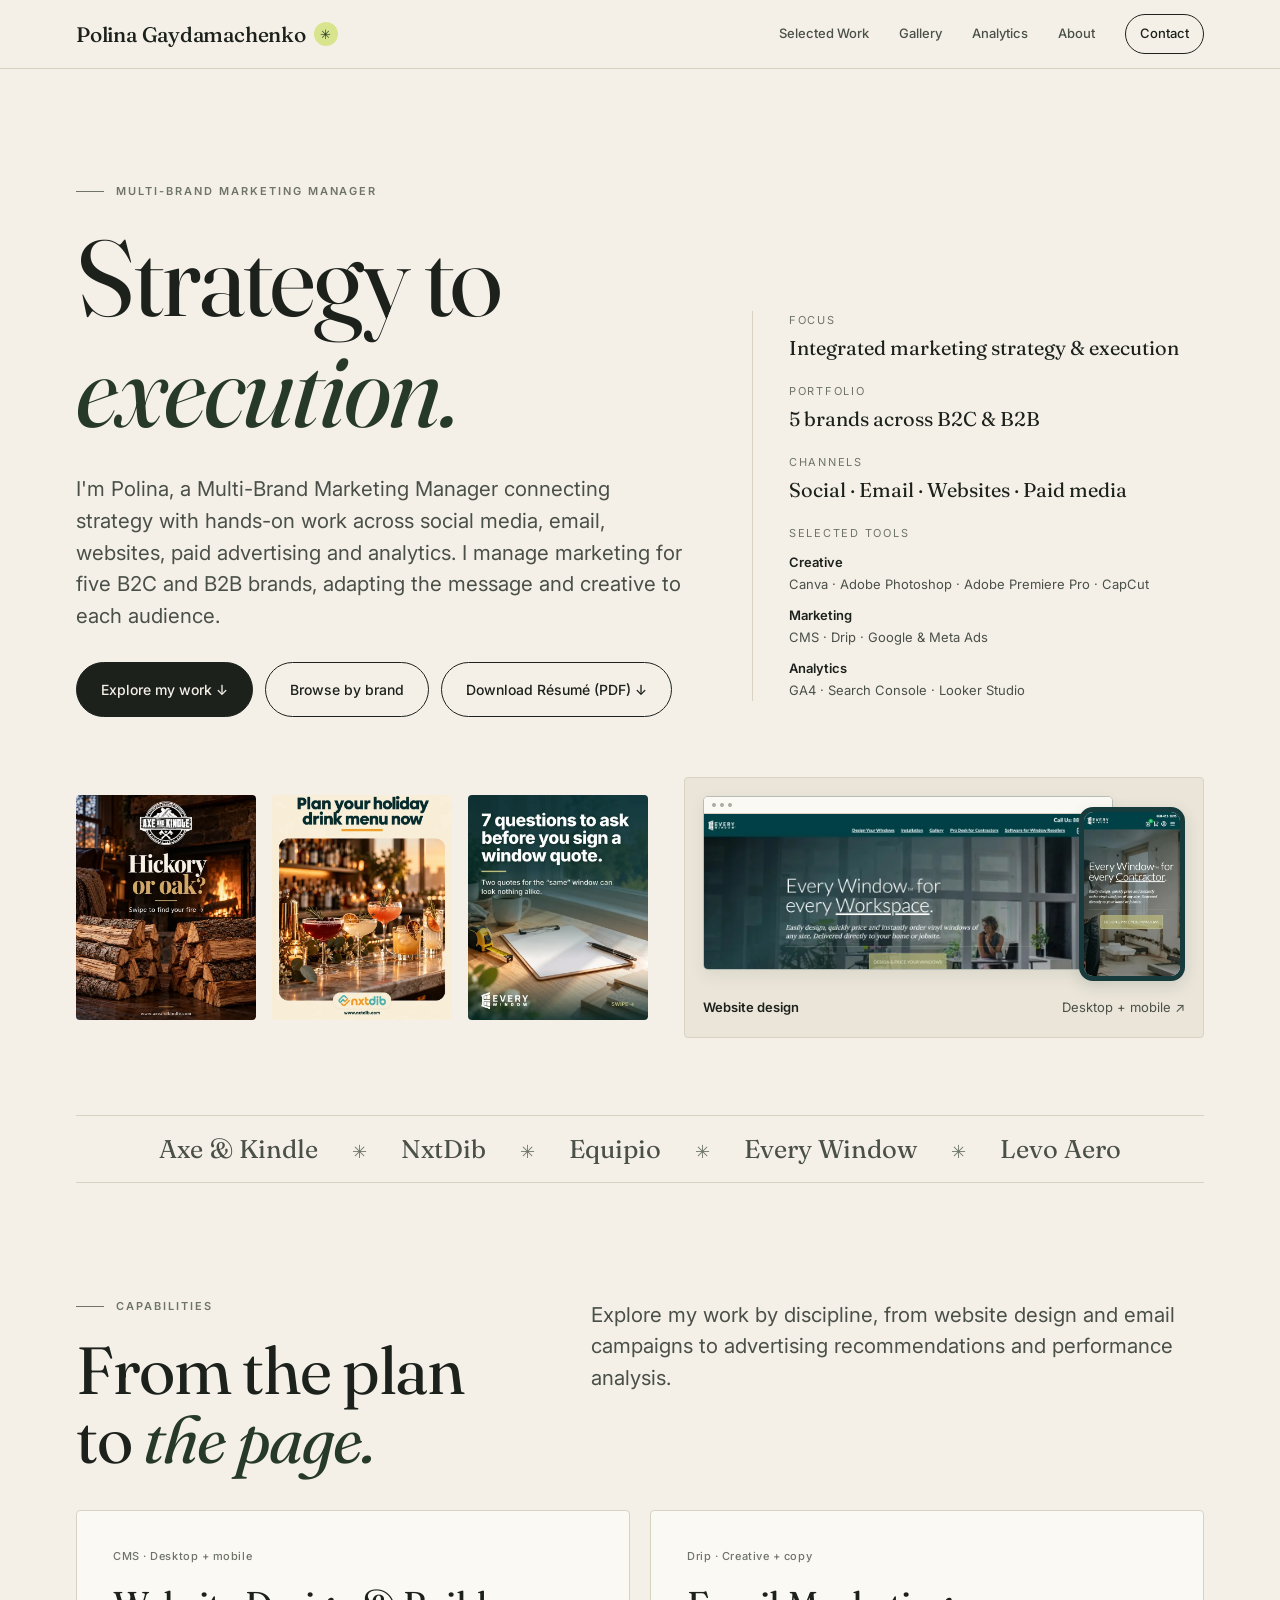
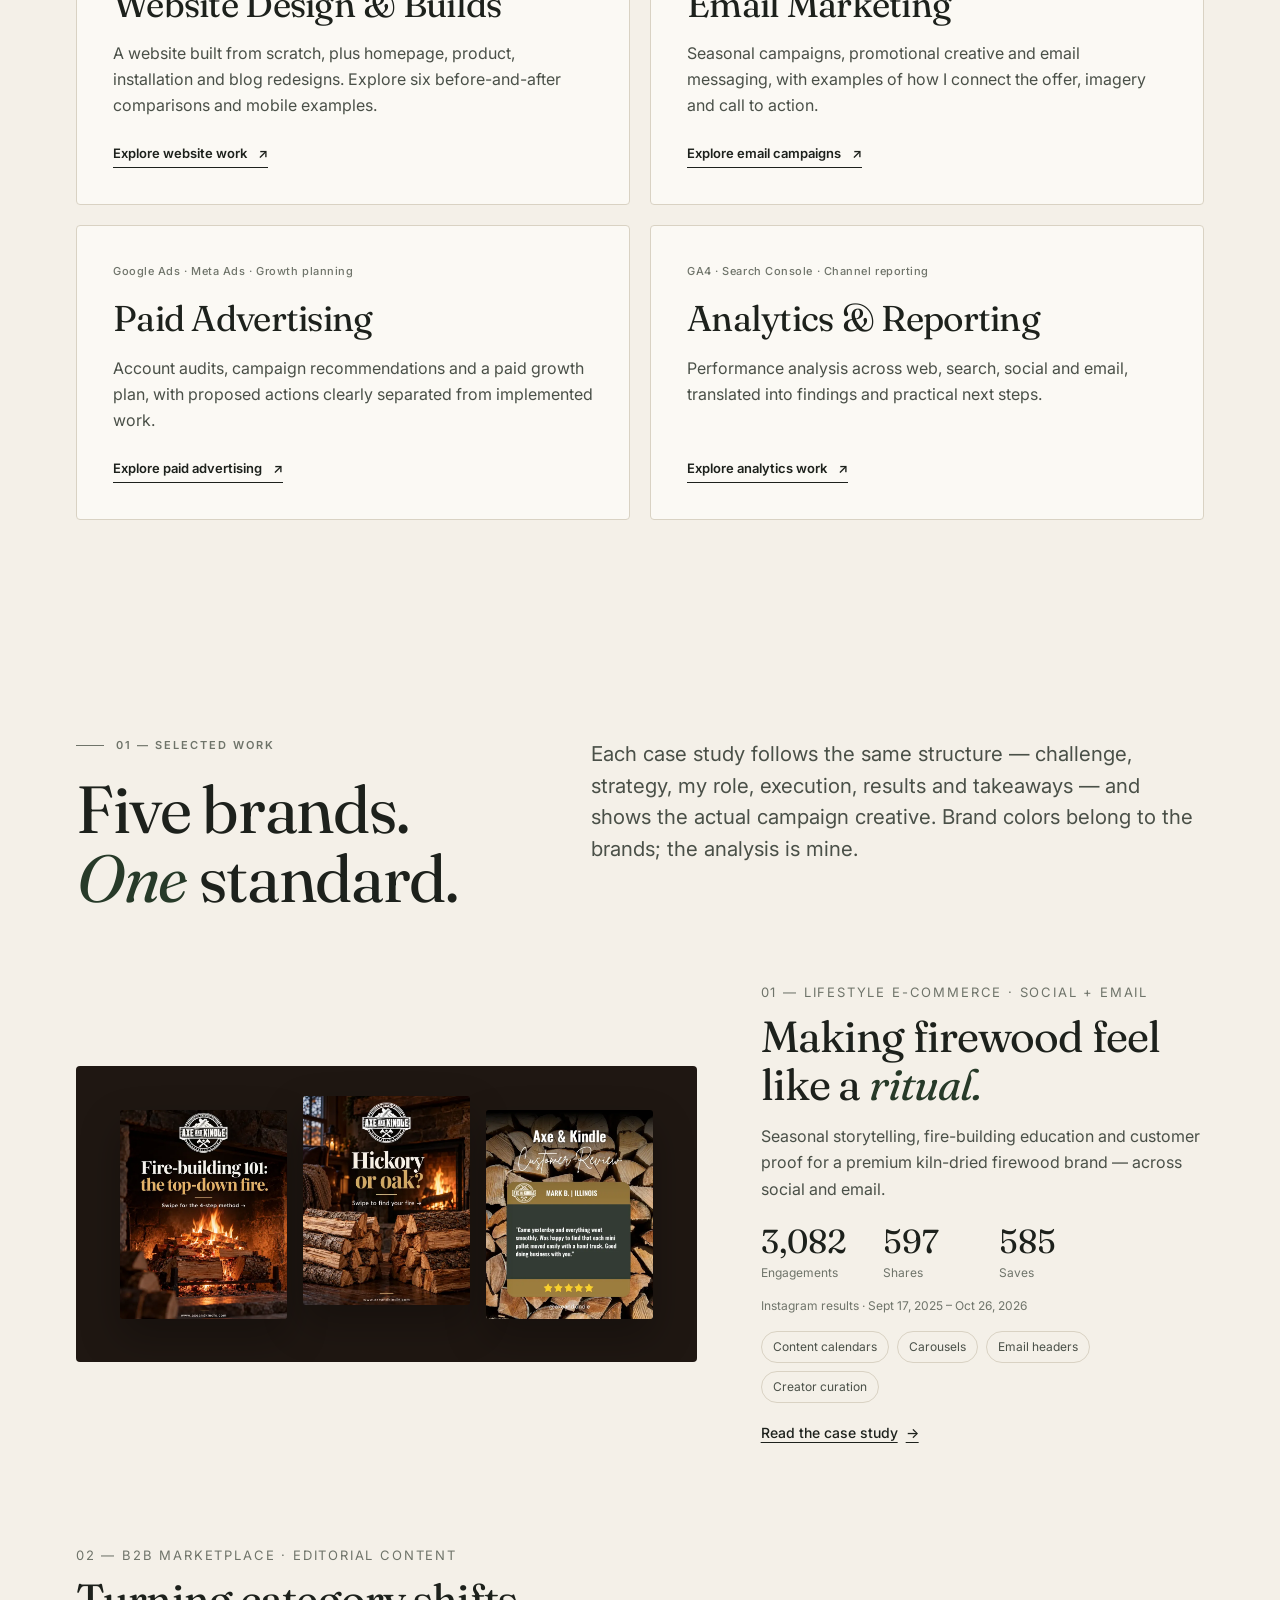
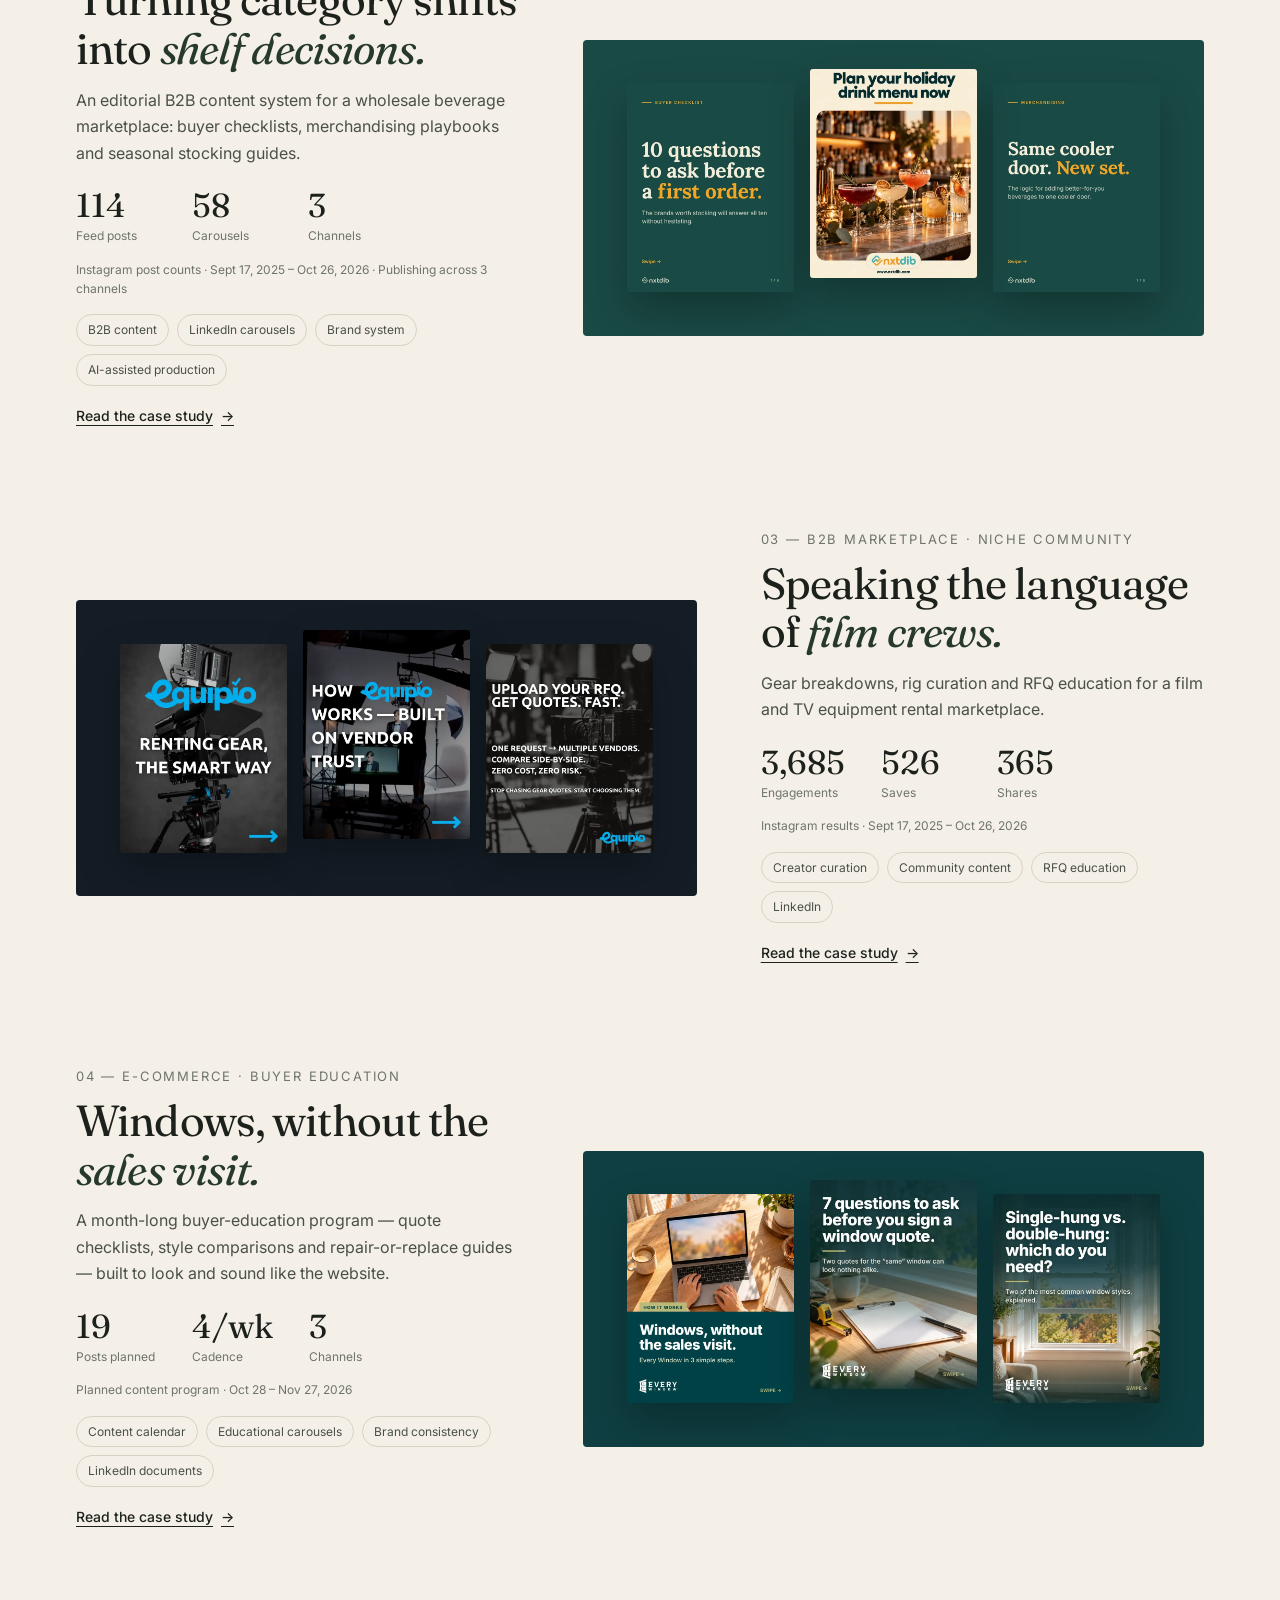
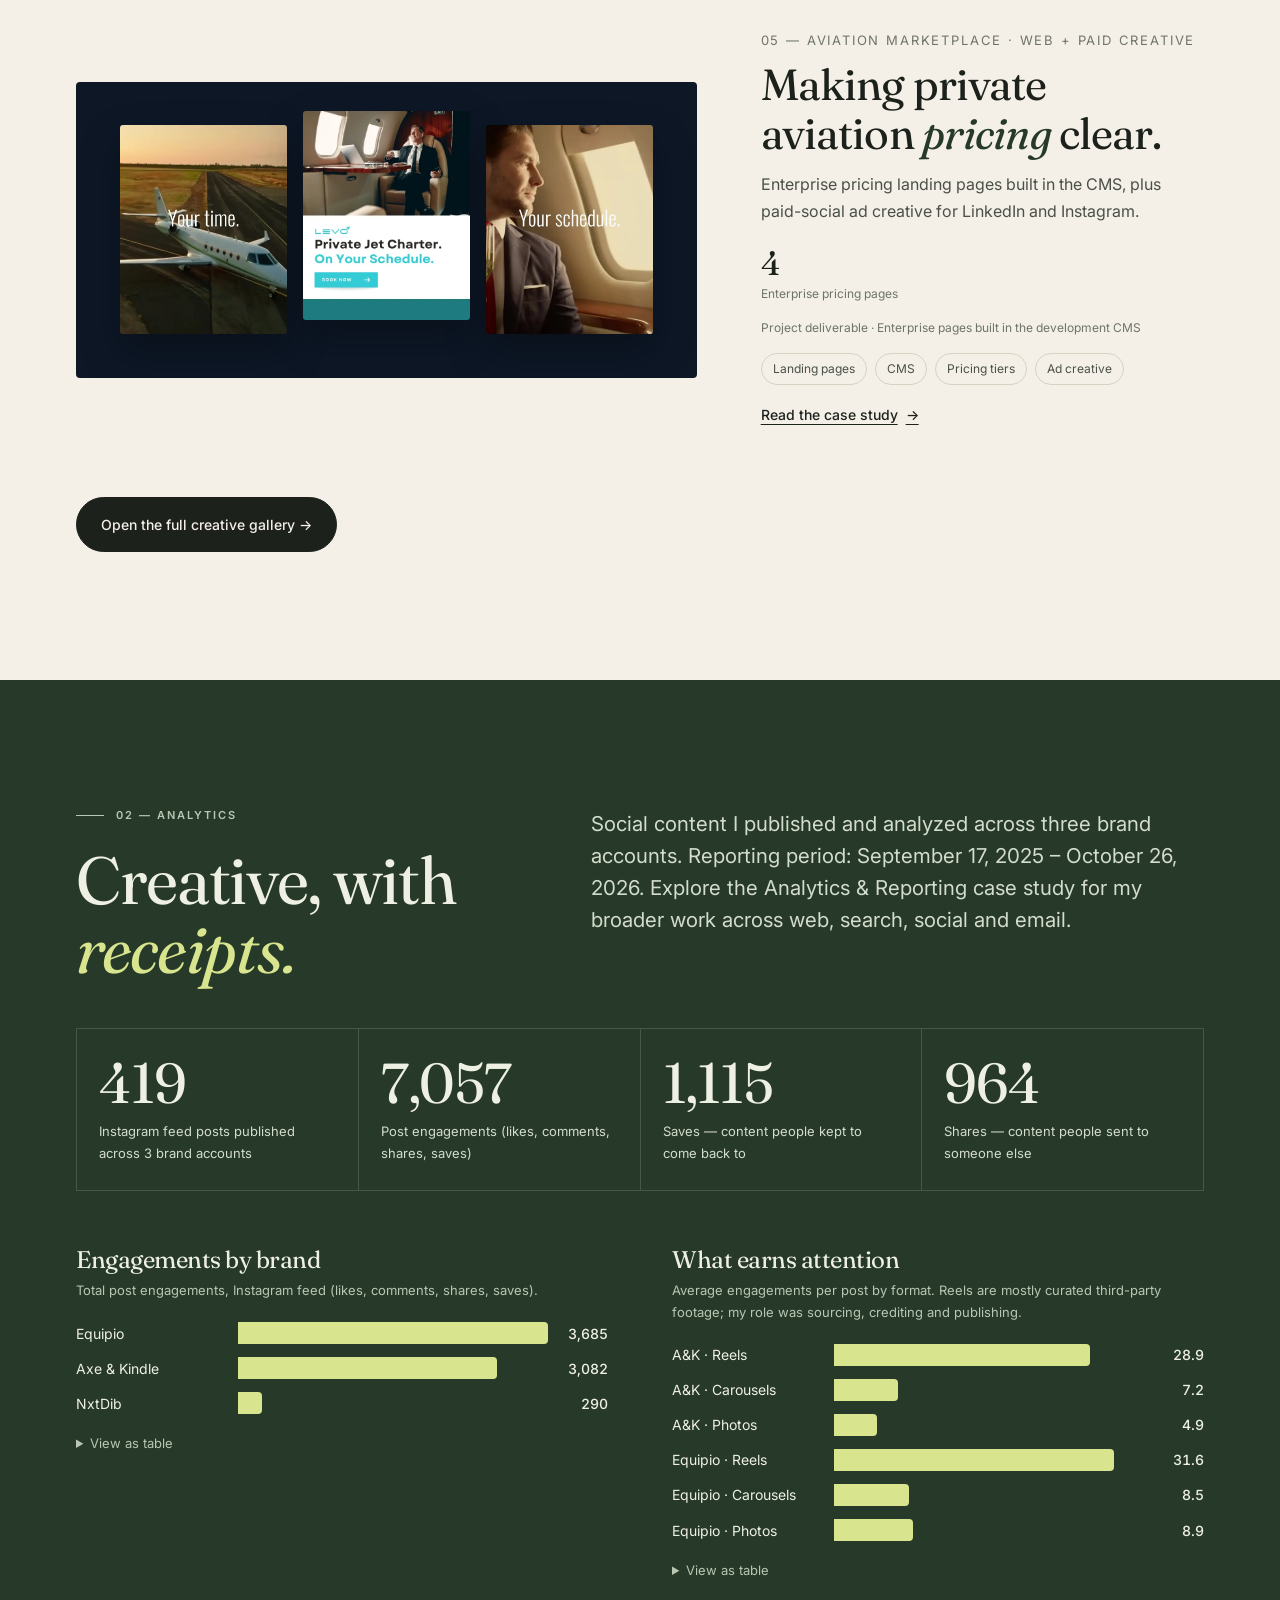
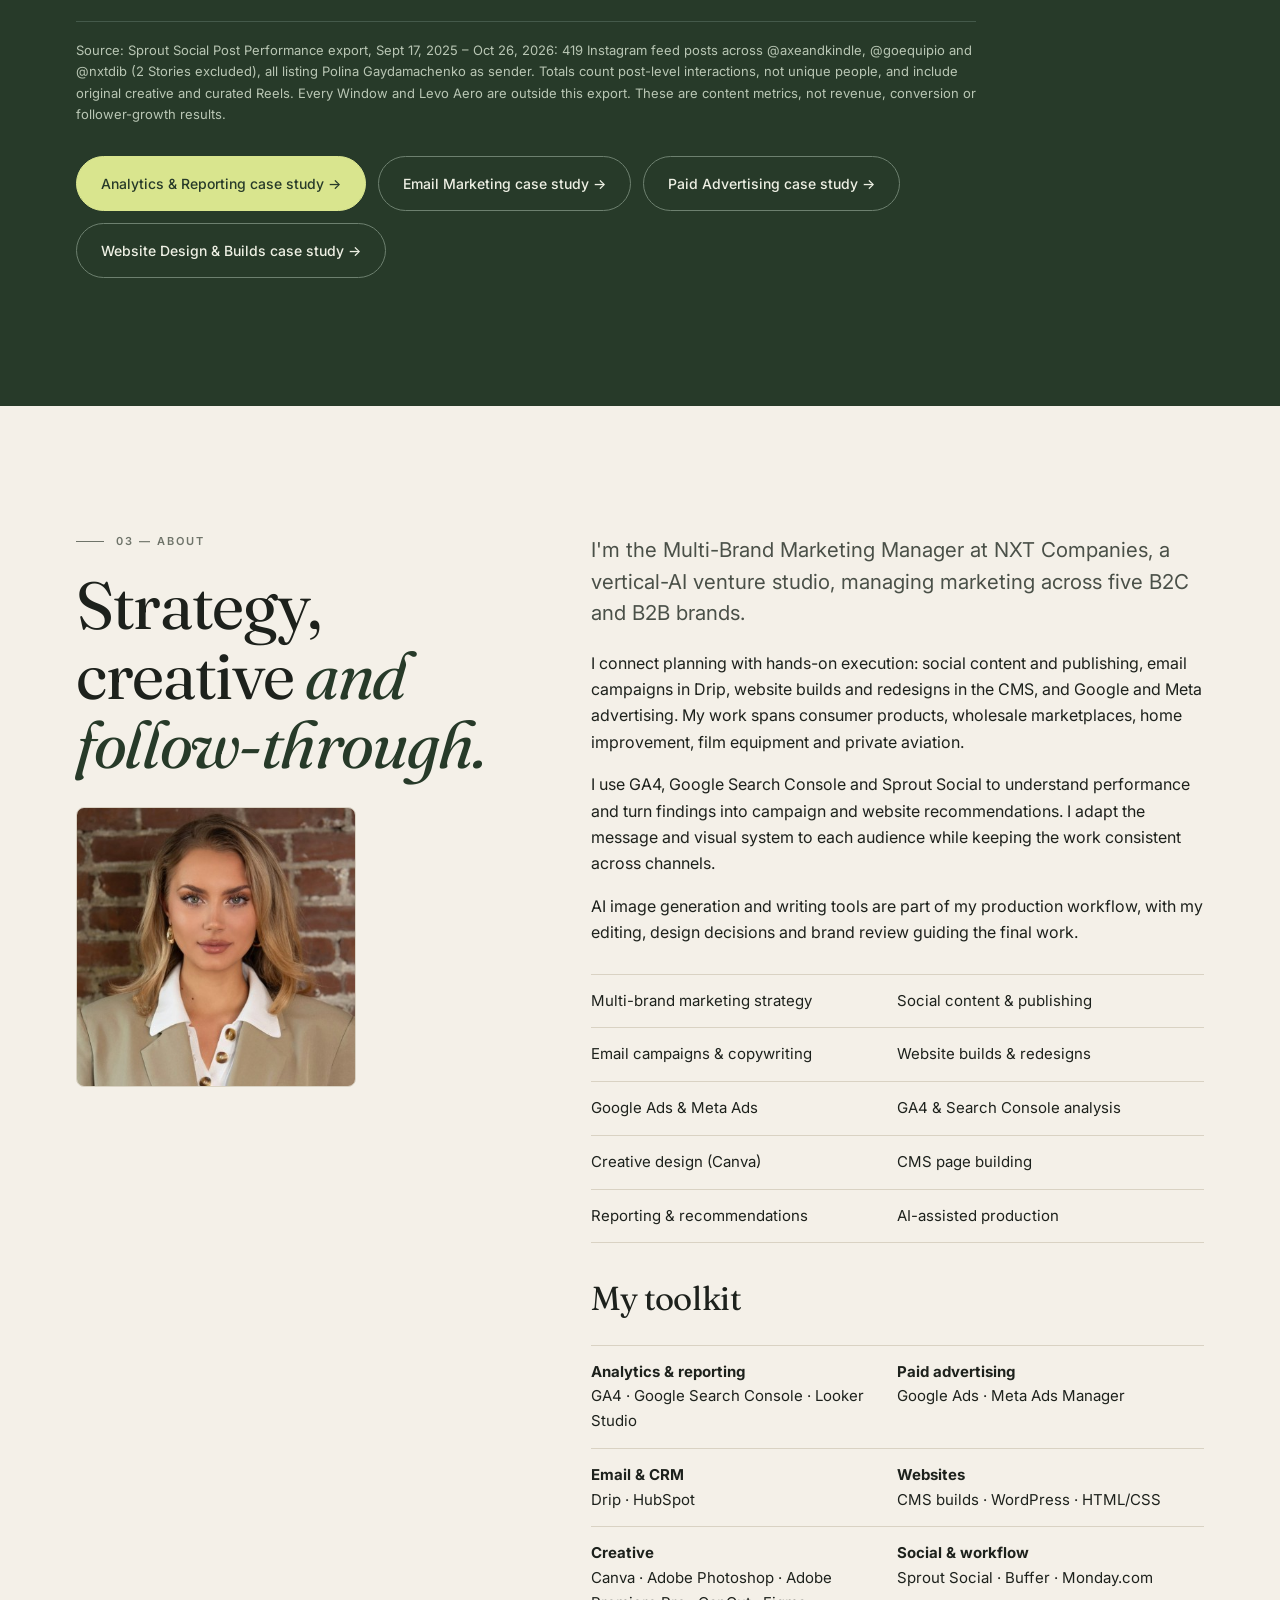
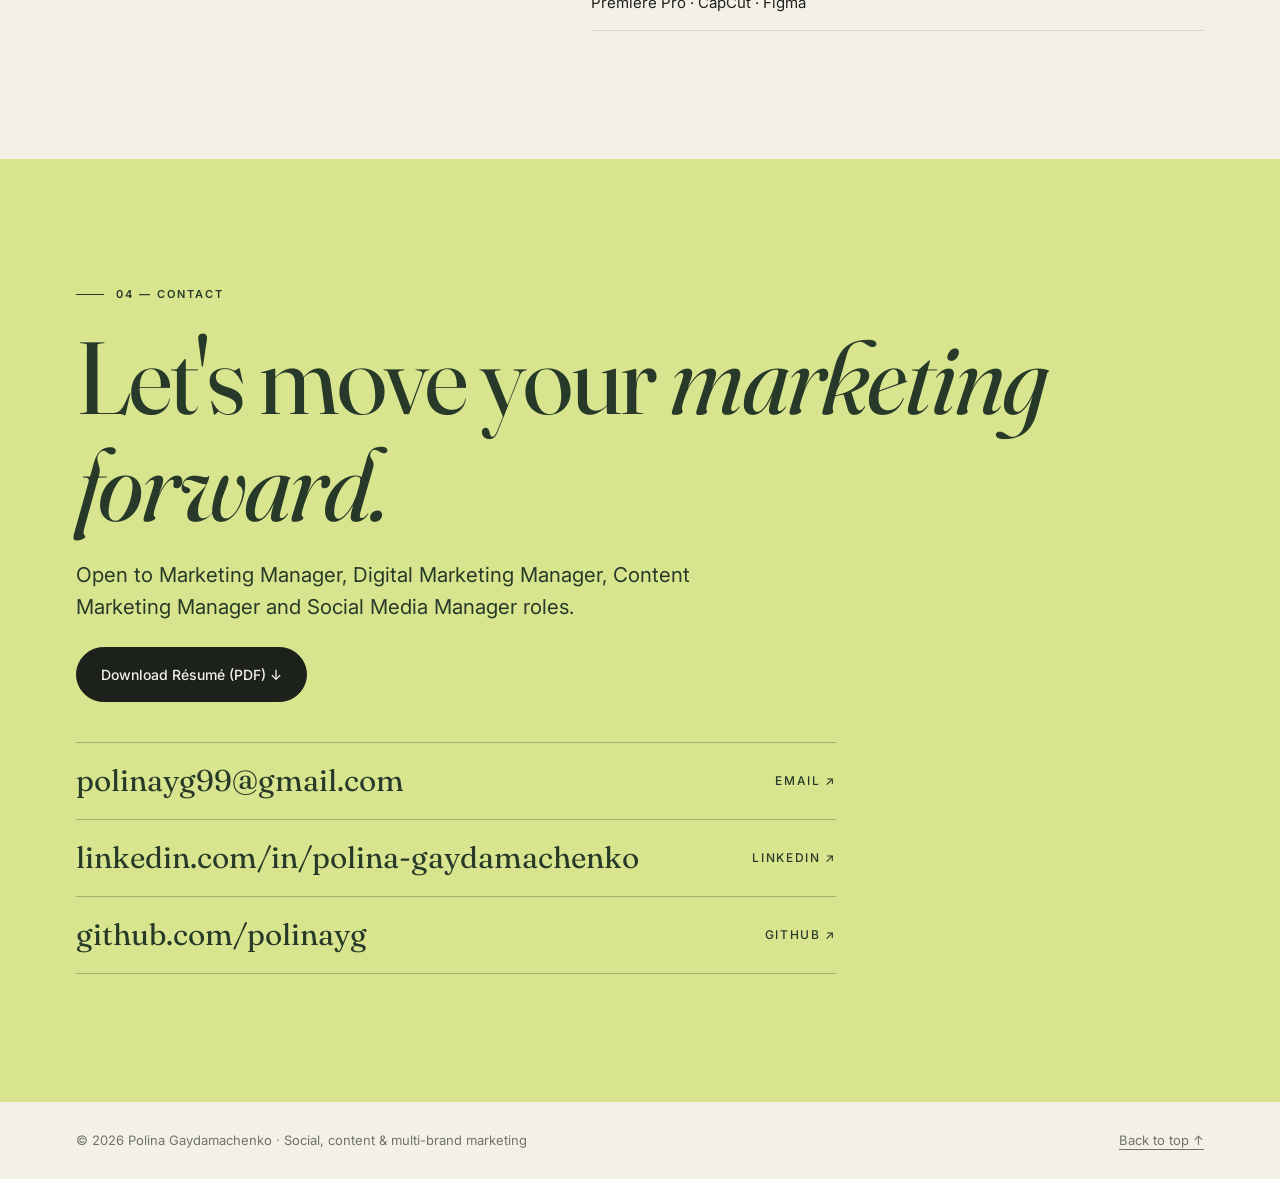
==== index.html @ 704e11ce "Clarify homepage marketing overview and group selected tools Show integrated marketing focus, portfo" ====
<!doctype html>
<html lang="en">
<head>
<meta charset="utf-8">
<meta name="viewport" content="width=device-width, initial-scale=1">
<title>Polina Gaydamachenko — Multi-Brand Marketing Manager</title>
<meta name="description" content="Portfolio of Polina Gaydamachenko, Multi-Brand Marketing Manager: social and email campaigns, website builds and redesigns, paid advertising and analytics across five B2C and B2B brands.">
<meta name="author" content="Polina Gaydamachenko">
<link rel="canonical" href="https://polinayg.github.io/marketing-portfolio/">
<meta property="og:type" content="website">
<meta property="og:site_name" content="Polina Gaydamachenko — Marketing Portfolio">
<meta property="og:title" content="Polina Gaydamachenko — Multi-Brand Marketing Manager">
<meta property="og:description" content="Portfolio of Polina Gaydamachenko, Multi-Brand Marketing Manager: social and email campaigns, website builds and redesigns, paid advertising and analytics across five B2C and B2B brands.">
<meta property="og:url" content="https://polinayg.github.io/marketing-portfolio/">
<meta property="og:image" content="https://polinayg.github.io/marketing-portfolio/assets/img/og-cover.jpg?v=2026-10-29-manager">
<meta property="og:image:type" content="image/jpeg">
<meta property="og:image:width" content="1200">
<meta property="og:image:height" content="630">
<meta property="og:image:alt" content="Polina Gaydamachenko, Multi-Brand Marketing Manager. Integrated strategy, creative execution, paid ads, websites, email and analytics. Campaign examples from Axe &amp; Kindle, NxtDib and Every Window.">
<meta name="twitter:card" content="summary_large_image">
<meta name="twitter:image" content="https://polinayg.github.io/marketing-portfolio/assets/img/og-cover.jpg?v=2026-10-29-manager">
<meta name="twitter:image:alt" content="Polina Gaydamachenko, Multi-Brand Marketing Manager. Integrated strategy, creative execution, paid ads, websites, email and analytics.">
<meta name="theme-color" content="#f4f0e8">
<link rel="icon" href="assets/img/favicon.svg" type="image/svg+xml">
<link rel="preconnect" href="https://fonts.googleapis.com">
<link rel="preconnect" href="https://fonts.gstatic.com" crossorigin>
<link href="https://fonts.googleapis.com/css2?family=Fraunces:ital,opsz,wght@0,9..144,300..500;1,9..144,300..500&family=Inter:wght@400;500;600&display=swap" rel="stylesheet">
<link rel="stylesheet" href="assets/css/site.css?v=2026-10-29">
<link rel="stylesheet" href="assets/css/home.css?v=2026-10-29-toolkit">
</head>
<body>
<a class="skip" href="#main">Skip to content</a>
<script type="application/ld+json">{"@context": "https://schema.org", "@type": "Person", "name": "Polina Gaydamachenko", "jobTitle": "Multi-Brand Marketing Manager", "url": "https://polinayg.github.io/marketing-portfolio/", "email": "mailto:polinayg99@gmail.com", "sameAs": ["https://www.linkedin.com/in/polina-gaydamachenko/", "https://github.com/polinayg"], "knowsAbout": ["Marketing strategy", "Social media marketing", "Email marketing", "Website design", "Paid advertising", "Google Analytics 4", "Content strategy"]}</script>
<header class="site-head"><div class="wrap">
<a class="brand" href="index.html" aria-label="Polina Gaydamachenko — home"><b>Polina Gaydamachenko</b><i aria-hidden="true">✳</i></a>
<button class="menu-btn" aria-expanded="false" aria-controls="nav">Menu</button>
<nav class="nav" id="nav" aria-label="Primary"><a href="index.html#work">Selected Work</a><a href="gallery.html">Gallery</a><a href="index.html#analytics">Analytics</a><a href="index.html#about">About</a><a class="cta" href="index.html#contact">Contact</a></nav>
</div></header>
<main id="main">
<section class="hero" id="top"><div class="wrap">
<div class="hero-grid"><div>
<div class="eyebrow">Multi-Brand Marketing Manager</div>
<h1>Strategy to <em>execution.</em></h1>
<p class="lede" style="margin-top:28px">I'm Polina, a Multi-Brand Marketing Manager connecting strategy with hands-on work across social media, email, websites, paid advertising and analytics. I manage marketing for five B2C and B2B brands, adapting the message and creative to each audience.</p>
<div class="btn-row"><a class="btn" href="#capabilities">Explore my work ↓</a><a class="btn ghost" href="#work">Browse by brand</a><a class="btn ghost" href="assets/docs/Polina_Gaydamachenko_Resume.pdf?v=2026-10-29-aligned" download>Download Résumé (PDF) ↓</a></div>
</div>
<dl class="hero-meta">
<div><dt>Focus</dt><dd>Integrated marketing strategy &amp; execution</dd></div>
<div><dt>Portfolio</dt><dd>5 brands across B2C &amp; B2B</dd></div>
<div><dt>Channels</dt><dd>Social · Email · Websites · Paid media</dd></div>
<div class="hero-toolkit"><dt>Selected tools</dt><dd>
<span><strong>Creative</strong> Canva · Adobe Photoshop · Adobe Premiere Pro · CapCut</span>
<span><strong>Marketing</strong> CMS · Drip · Google &amp; Meta Ads</span>
<span><strong>Analytics</strong> GA4 · Search Console · Looker Studio</span>
</dd></div>
</dl></div>
<div class="home-showcase"><div class="mosaic" aria-label="Original social campaign designs"><a href="axe-and-kindle.html" aria-label="Axe &amp; Kindle case study"><img src="assets/img/ak/hickory-oak-01-sm.webp" srcset="assets/img/ak/hickory-oak-01-sm.webp 640w, assets/img/ak/hickory-oak-01.webp 1092w" sizes="(max-width:760px) 33vw, 200px" width="640" height="844" alt="Axe &amp; Kindle carousel cover: “Hickory or oak?” over a stacked-firewood fireplace scene" fetchpriority="high" decoding="async"></a><a href="nxtdib.html" aria-label="NxtDib case study"><img src="assets/img/nxtdib/holiday-menu-01-sm.webp" srcset="assets/img/nxtdib/holiday-menu-01-sm.webp 640w, assets/img/nxtdib/holiday-menu-01.webp 1092w" sizes="(max-width:760px) 33vw, 200px" width="640" height="844" alt="NxtDib carousel cover: “Plan your holiday drink menu now” with zero-proof cocktails on a bar" fetchpriority="high" decoding="async"></a><a href="every-window.html" aria-label="Every Window case study"><img src="assets/img/every-window/7-questions-01-sm.webp" srcset="assets/img/every-window/7-questions-01-sm.webp 640w, assets/img/every-window/7-questions-01.webp 1080w" sizes="(max-width:760px) 33vw, 200px" width="640" height="800" alt="Every Window carousel cover: “7 questions to ask before you sign a window quote”" fetchpriority="high" decoding="async"></a></div>
<a class="home-web-preview" href="website-redesigns.html" aria-label="Explore website redesigns with desktop and mobile examples">
<div class="home-devices" aria-hidden="true"><div class="home-desktop"><div class="home-browser-bar"><span></span><span></span><span></span></div><img src="assets/img/web-redesigns/ew-home-after-pdf-preview.webp" width="1000" height="7330" alt="" loading="lazy" decoding="async"></div><div class="home-phone"><img src="assets/img/web-redesigns/ew-home-mobile-preview.webp" width="357" height="16000" alt="" loading="lazy" decoding="async"></div></div>
<span class="home-web-label">Website design <span>Desktop + mobile ↗</span></span></a></div>
</div></section>
<div class="wrap"><p class="ticker" aria-label="Brands featured"><span>Axe &amp; Kindle</span><span>NxtDib</span><span>Equipio</span><span>Every Window</span><span>Levo Aero</span></p></div>

<section class="section tight" id="capabilities"><div class="wrap">
<div class="split"><div><div class="eyebrow">Capabilities</div><h2>From the plan to <em>the page.</em></h2></div><p class="lede">Explore my work by discipline, from website design and email campaigns to advertising recommendations and performance analysis.</p></div>
<div class="capability-grid"><a class="capability-card" href="website-redesigns.html"><span class="capability-scope">CMS · Desktop + mobile</span><h3>Website Design &amp; Builds</h3><p>A website built from scratch, plus homepage, product, installation and blog redesigns. Explore six before-and-after comparisons and mobile examples.</p><span class="capability-action">Explore website work <span aria-hidden="true">↗</span></span></a><a class="capability-card" href="email-marketing.html"><span class="capability-scope">Drip · Creative + copy</span><h3>Email Marketing</h3><p>Seasonal campaigns, promotional creative and email messaging, with examples of how I connect the offer, imagery and call to action.</p><span class="capability-action">Explore email campaigns <span aria-hidden="true">↗</span></span></a><a class="capability-card" href="paid-advertising.html"><span class="capability-scope">Google Ads · Meta Ads · Growth planning</span><h3>Paid Advertising</h3><p>Account audits, campaign recommendations and a paid growth plan, with proposed actions clearly separated from implemented work.</p><span class="capability-action">Explore paid advertising <span aria-hidden="true">↗</span></span></a><a class="capability-card" href="analytics-reporting.html"><span class="capability-scope">GA4 · Search Console · Channel reporting</span><h3>Analytics &amp; Reporting</h3><p>Performance analysis across web, search, social and email, translated into findings and practical next steps.</p><span class="capability-action">Explore analytics work <span aria-hidden="true">↗</span></span></a></div>
</div></section>

<section class="section" id="work"><div class="wrap">
<div class="split"><div><div class="eyebrow">01 — Selected Work</div><h2>Five brands. <em>One</em> standard.</h2></div>
<p class="lede">Each case study follows the same structure — challenge, strategy, my role, execution, results and takeaways — and shows the actual campaign creative. Brand colors belong to the brands; the analysis is mine.</p></div>
<div class="projects"><article class="project">
<a class="project-media" href="axe-and-kindle.html" style="--b-bg:#1f1712;--b-ink:#f3e9dc;--b-accent:#d6a560;--accent:#8a5a1f" aria-label="Open the Axe &amp; Kindle case study"><div class="stack"><img src="assets/img/ak/top-down-fire-01-sm.webp" srcset="assets/img/ak/top-down-fire-01-sm.webp 640w, assets/img/ak/top-down-fire-01.webp 1092w" sizes="(max-width:900px) 30vw, 230px" width="640" height="844" alt="Axe &amp; Kindle “Fire-building 101: the top-down fire” carousel cover" loading="lazy" decoding="async"><img src="assets/img/ak/hickory-oak-01-sm.webp" srcset="assets/img/ak/hickory-oak-01-sm.webp 640w, assets/img/ak/hickory-oak-01.webp 1092w" sizes="(max-width:900px) 30vw, 230px" width="640" height="844" alt="Axe &amp; Kindle “Hickory or oak?” carousel cover" loading="lazy" decoding="async"><img src="assets/img/ak/reviews-01-sm.webp" srcset="assets/img/ak/reviews-01-sm.webp 640w, assets/img/ak/reviews-01.webp 1080w" sizes="(max-width:900px) 30vw, 230px" width="640" height="800" alt="Axe &amp; Kindle customer review graphic with five stars" loading="lazy" decoding="async"></div></a>
<div><div class="project-num">01 — Lifestyle e-commerce · Social + Email</div>
<h3>Making firewood feel like a <em>ritual.</em></h3><p class="small" style="font-size:16px;color:var(--ink-2)">Seasonal storytelling, fire-building education and customer proof for a premium kiln-dried firewood brand — across social and email.</p>
<div class="kpis"><div><b>3,082</b><span>Engagements</span></div><div><b>597</b><span>Shares</span></div><div><b>585</b><span>Saves</span></div></div>
<p class="kpi-context">Instagram results · Sept 17, 2025 – Oct 26, 2026</p>
<ul class="chips"><li>Content calendars</li><li>Carousels</li><li>Email headers</li><li>Creator curation</li></ul>
<a class="textlink" href="axe-and-kindle.html">Read the case study <span aria-hidden="true">→</span></a></div></article><article class="project">
<a class="project-media" href="nxtdib.html" style="--b-bg:#1a4a45;--b-ink:#f5edd8;--b-accent:#f5a623;--accent:#b26f00" aria-label="Open the NxtDib case study"><div class="stack"><img src="assets/img/nxtdib/li-10-questions-01-sm.webp" srcset="assets/img/nxtdib/li-10-questions-01-sm.webp 640w, assets/img/nxtdib/li-10-questions-01.webp 1080w" sizes="(max-width:900px) 30vw, 230px" width="640" height="800" alt="NxtDib LinkedIn carousel cover: “10 questions to ask before a first order”" loading="lazy" decoding="async"><img src="assets/img/nxtdib/holiday-menu-01-sm.webp" srcset="assets/img/nxtdib/holiday-menu-01-sm.webp 640w, assets/img/nxtdib/holiday-menu-01.webp 1092w" sizes="(max-width:900px) 30vw, 230px" width="640" height="844" alt="NxtDib carousel cover: “Plan your holiday drink menu now”" loading="lazy" decoding="async"><img src="assets/img/nxtdib/li-cooler-door-01-sm.webp" srcset="assets/img/nxtdib/li-cooler-door-01-sm.webp 640w, assets/img/nxtdib/li-cooler-door-01.webp 1080w" sizes="(max-width:900px) 30vw, 230px" width="640" height="800" alt="NxtDib LinkedIn carousel cover: “Same cooler door. New set.”" loading="lazy" decoding="async"></div></a>
<div><div class="project-num">02 — B2B marketplace · Editorial content</div>
<h3>Turning category shifts into <em>shelf decisions.</em></h3><p class="small" style="font-size:16px;color:var(--ink-2)">An editorial B2B content system for a wholesale beverage marketplace: buyer checklists, merchandising playbooks and seasonal stocking guides.</p>
<div class="kpis"><div><b>114</b><span>Feed posts</span></div><div><b>58</b><span>Carousels</span></div><div><b>3</b><span>Channels</span></div></div>
<p class="kpi-context">Instagram post counts · Sept 17, 2025 – Oct 26, 2026 · Publishing across 3 channels</p>
<ul class="chips"><li>B2B content</li><li>LinkedIn carousels</li><li>Brand system</li><li>AI-assisted production</li></ul>
<a class="textlink" href="nxtdib.html">Read the case study <span aria-hidden="true">→</span></a></div></article><article class="project">
<a class="project-media" href="equipio.html" style="--b-bg:#141d26;--b-ink:#e8edf1;--b-accent:#7fb3d5;--accent:#2f5f80" aria-label="Open the Equipio case study"><div class="stack"><img src="assets/img/equipio/eq-car1-01-sm.webp" srcset="assets/img/equipio/eq-car1-01-sm.webp 640w, assets/img/equipio/eq-car1-01.webp 1080w" sizes="(max-width:900px) 30vw, 230px" width="640" height="800" alt="Equipio carousel cover: “Renting gear, the smart way”" loading="lazy" decoding="async"><img src="assets/img/equipio/eq-car2-01-sm.webp" srcset="assets/img/equipio/eq-car2-01-sm.webp 640w, assets/img/equipio/eq-car2-01.webp 1080w" sizes="(max-width:900px) 30vw, 230px" width="640" height="800" alt="Equipio carousel cover: “How Equipio works — built on vendor trust”" loading="lazy" decoding="async"><img src="assets/img/equipio/eq-tpl-01-sm.webp" srcset="assets/img/equipio/eq-tpl-01-sm.webp 640w, assets/img/equipio/eq-tpl-01.webp 1080w" sizes="(max-width:900px) 30vw, 230px" width="640" height="800" alt="Equipio post: “Upload your RFQ. Get quotes. Fast.”" loading="lazy" decoding="async"></div></a>
<div><div class="project-num">03 — B2B marketplace · Niche community</div>
<h3>Speaking the language of <em>film crews.</em></h3><p class="small" style="font-size:16px;color:var(--ink-2)">Gear breakdowns, rig curation and RFQ education for a film and TV equipment rental marketplace.</p>
<div class="kpis"><div><b>3,685</b><span>Engagements</span></div><div><b>526</b><span>Saves</span></div><div><b>365</b><span>Shares</span></div></div>
<p class="kpi-context">Instagram results · Sept 17, 2025 – Oct 26, 2026</p>
<ul class="chips"><li>Creator curation</li><li>Community content</li><li>RFQ education</li><li>LinkedIn</li></ul>
<a class="textlink" href="equipio.html">Read the case study <span aria-hidden="true">→</span></a></div></article><article class="project">
<a class="project-media" href="every-window.html" style="--b-bg:#0f3f42;--b-ink:#f1ede2;--b-accent:#c9c08a;--accent:#5f6a1f" aria-label="Open the Every Window case study"><div class="stack"><img src="assets/img/every-window/how-it-works-01-sm.webp" srcset="assets/img/every-window/how-it-works-01-sm.webp 640w, assets/img/every-window/how-it-works-01.webp 1080w" sizes="(max-width:900px) 30vw, 230px" width="640" height="800" alt="Every Window carousel cover: “Windows, without the sales visit”" loading="lazy" decoding="async"><img src="assets/img/every-window/7-questions-01-sm.webp" srcset="assets/img/every-window/7-questions-01-sm.webp 640w, assets/img/every-window/7-questions-01.webp 1080w" sizes="(max-width:900px) 30vw, 230px" width="640" height="800" alt="Every Window carousel cover: “7 questions to ask before you sign a window quote”" loading="lazy" decoding="async"><img src="assets/img/every-window/single-vs-double-01-sm.webp" srcset="assets/img/every-window/single-vs-double-01-sm.webp 640w, assets/img/every-window/single-vs-double-01.webp 1080w" sizes="(max-width:900px) 30vw, 230px" width="640" height="800" alt="Every Window carousel cover: “Single-hung vs. double-hung”" loading="lazy" decoding="async"></div></a>
<div><div class="project-num">04 — E-commerce · Buyer education</div>
<h3>Windows, without the <em>sales visit.</em></h3><p class="small" style="font-size:16px;color:var(--ink-2)">A month-long buyer-education program — quote checklists, style comparisons and repair-or-replace guides — built to look and sound like the website.</p>
<div class="kpis"><div><b>19</b><span>Posts planned</span></div><div><b>4/wk</b><span>Cadence</span></div><div><b>3</b><span>Channels</span></div></div>
<p class="kpi-context">Planned content program · Oct 28 – Nov 27, 2026</p>
<ul class="chips"><li>Content calendar</li><li>Educational carousels</li><li>Brand consistency</li><li>LinkedIn documents</li></ul>
<a class="textlink" href="every-window.html">Read the case study <span aria-hidden="true">→</span></a></div></article><article class="project">
<a class="project-media" href="levo-aero.html" style="--b-bg:#0d1726;--b-ink:#e9eef6;--b-accent:#9fc3ff;--accent:#2c4f86" aria-label="Open the Levo Aero case study"><div class="stack"><img src="assets/img/levo/levo-story-01-sm.webp" srcset="assets/img/levo/levo-story-01-sm.webp 640w, assets/img/levo/levo-story-01.webp 1080w" sizes="(max-width:900px) 30vw, 230px" width="640" height="1138" alt="Levo story ad frame: “Your time.” over a private jet on a runway" loading="lazy" decoding="async"><img src="assets/img/levo/levo-ig-ad-01-sm.webp" srcset="assets/img/levo/levo-ig-ad-01-sm.webp 640w, assets/img/levo/levo-ig-ad-01.webp 1080w" sizes="(max-width:900px) 30vw, 230px" width="640" height="640" alt="Levo Instagram ad: “Private Jet Charter. On Your Schedule.”" loading="lazy" decoding="async"><img src="assets/img/levo/levo-story-02-sm.webp" srcset="assets/img/levo/levo-story-02-sm.webp 640w, assets/img/levo/levo-story-02.webp 1080w" sizes="(max-width:900px) 30vw, 230px" width="640" height="1138" alt="Levo story ad frame: “Your schedule.” traveler in a jet cabin" loading="lazy" decoding="async"></div></a>
<div><div class="project-num">05 — Aviation marketplace · Web + paid creative</div>
<h3>Making private aviation <em>pricing</em> clear.</h3><p class="small" style="font-size:16px;color:var(--ink-2)">Enterprise pricing landing pages built in the CMS, plus paid-social ad creative for LinkedIn and Instagram.</p>
<div class="kpis"><div><b>4</b><span>Enterprise pricing pages</span></div></div>
<p class="kpi-context">Project deliverable · Enterprise pages built in the development CMS</p>
<ul class="chips"><li>Landing pages</li><li>CMS</li><li>Pricing tiers</li><li>Ad creative</li></ul>
<a class="textlink" href="levo-aero.html">Read the case study <span aria-hidden="true">→</span></a></div></article></div>
<div class="btn-row" style="margin-top:70px"><a class="btn" href="gallery.html">Open the full creative gallery →</a></div>
</div></section>

<section class="section dark" id="analytics"><div class="wrap">
<div class="split"><div><div class="eyebrow">02 — Analytics</div><h2>Creative, with <em>receipts.</em></h2></div>
<div><p class="lede">Social content I published and analyzed across three brand accounts. Reporting period: September 17, 2025 – October 26, 2026. Explore the Analytics &amp; Reporting case study for my broader work across web, search, social and email.</p></div></div>
<div class="stat-grid"><div><b>419</b><span>Instagram feed posts published across 3 brand accounts</span></div><div><b>7,057</b><span>Post engagements (likes, comments, shares, saves)</span></div><div><b>1,115</b><span>Saves — content people kept to come back to</span></div><div><b>964</b><span>Shares — content people sent to someone else</span></div></div>
<div class="charts">
<figure class="chart" style="margin:0"><h3>Engagements by brand</h3><p class="sub">Total post engagements, Instagram feed (likes, comments, shares, saves).</p><ul class="bars" role="list"><li title="Equipio: 3,685"><span>Equipio</span><span class="track" aria-hidden="true"><span class="fill" style="width:100.0%"></span></span><span class="val">3,685</span></li><li title="Axe &amp; Kindle: 3,082"><span>Axe &amp; Kindle</span><span class="track" aria-hidden="true"><span class="fill" style="width:83.6%"></span></span><span class="val">3,082</span></li><li title="NxtDib: 290"><span>NxtDib</span><span class="track" aria-hidden="true"><span class="fill" style="width:7.9%"></span></span><span class="val">290</span></li></ul><details class="table"><summary>View as table</summary><table><thead><tr><th>Item</th><th>Value</th></tr></thead><tbody><tr><td>Equipio</td><td>3,685</td></tr><tr><td>Axe &amp; Kindle</td><td>3,082</td></tr><tr><td>NxtDib</td><td>290</td></tr></tbody></table></details></figure>
<figure class="chart" style="margin:0"><h3>What earns attention</h3><p class="sub">Average engagements per post by format. Reels are mostly curated third-party footage; my role was sourcing, crediting and publishing.</p><ul class="bars" role="list"><li title="A&amp;K · Reels: 28.9"><span>A&amp;K · Reels</span><span class="track" aria-hidden="true"><span class="fill" style="width:82.6%"></span></span><span class="val">28.9</span></li><li title="A&amp;K · Carousels: 7.2"><span>A&amp;K · Carousels</span><span class="track" aria-hidden="true"><span class="fill" style="width:20.6%"></span></span><span class="val">7.2</span></li><li title="A&amp;K · Photos: 4.9"><span>A&amp;K · Photos</span><span class="track" aria-hidden="true"><span class="fill" style="width:14.0%"></span></span><span class="val">4.9</span></li><li title="Equipio · Reels: 31.6"><span>Equipio · Reels</span><span class="track" aria-hidden="true"><span class="fill" style="width:90.3%"></span></span><span class="val">31.6</span></li><li title="Equipio · Carousels: 8.5"><span>Equipio · Carousels</span><span class="track" aria-hidden="true"><span class="fill" style="width:24.3%"></span></span><span class="val">8.5</span></li><li title="Equipio · Photos: 8.9"><span>Equipio · Photos</span><span class="track" aria-hidden="true"><span class="fill" style="width:25.4%"></span></span><span class="val">8.9</span></li></ul><details class="table"><summary>View as table</summary><table><thead><tr><th>Item</th><th>Value</th></tr></thead><tbody><tr><td>A&amp;K · Reels</td><td>28.9</td></tr><tr><td>A&amp;K · Carousels</td><td>7.2</td></tr><tr><td>A&amp;K · Photos</td><td>4.9</td></tr><tr><td>Equipio · Reels</td><td>31.6</td></tr><tr><td>Equipio · Carousels</td><td>8.5</td></tr><tr><td>Equipio · Photos</td><td>8.9</td></tr></tbody></table></details></figure>
</div>
<p class="source">Source: Sprout Social Post Performance export, Sept 17, 2025 – Oct 26, 2026: 419 Instagram feed posts across @axeandkindle, @goequipio and @nxtdib (2 Stories excluded), all listing Polina Gaydamachenko as sender. Totals count post-level interactions, not unique people, and include original creative and curated Reels. Every Window and Levo Aero are outside this export. These are content metrics, not revenue, conversion or follower-growth results.</p>
<div class="btn-row"><a class="btn" style="background:var(--lime);color:var(--green);border-color:var(--lime)" href="analytics-reporting.html">Analytics &amp; Reporting case study →</a><a class="btn ghost" style="color:#eef0e4;border-color:#6d806f" href="email-marketing.html">Email Marketing case study →</a><a class="btn ghost" style="color:#eef0e4;border-color:#6d806f" href="paid-advertising.html">Paid Advertising case study →</a><a class="btn ghost" style="color:#eef0e4;border-color:#6d806f" href="website-redesigns.html">Website Design &amp; Builds case study →</a></div>
</div></section>

<section class="section" id="about"><div class="wrap split">
<div class="about-intro"><div class="eyebrow">03 — About</div><h2>Strategy, creative <em>and follow-through.</em></h2><figure class="about-portrait"><img src="assets/img/polina-gaydamachenko.jpg" width="400" height="400" alt="Polina Gaydamachenko" loading="lazy" decoding="async"></figure></div>
<div><p class="lede">I'm the Multi-Brand Marketing Manager at NXT Companies, a vertical-AI venture studio, managing marketing across five B2C and B2B brands.</p>
<p>I connect planning with hands-on execution: social content and publishing, email campaigns in Drip, website builds and redesigns in the CMS, and Google and Meta advertising. My work spans consumer products, wholesale marketplaces, home improvement, film equipment and private aviation.</p>
<p>I use GA4, Google Search Console and Sprout Social to understand performance and turn findings into campaign and website recommendations. I adapt the message and visual system to each audience while keeping the work consistent across channels.</p>
<p>AI image generation and writing tools are part of my production workflow, with my editing, design decisions and brand review guiding the final work.</p>
<ul class="about-list">
<li>Multi-brand marketing strategy</li><li>Social content &amp; publishing</li>
<li>Email campaigns &amp; copywriting</li><li>Website builds &amp; redesigns</li>
<li>Google Ads &amp; Meta Ads</li><li>GA4 &amp; Search Console analysis</li>
<li>Creative design (Canva)</li><li>CMS page building</li>
<li>Reporting &amp; recommendations</li><li>AI-assisted production</li>
</ul>
<h3 style="margin-top:36px">My toolkit</h3>
<ul class="about-list" aria-label="Marketing toolkit by discipline">
<li><strong>Analytics &amp; reporting</strong><br>GA4 · Google Search Console · Looker Studio</li>
<li><strong>Paid advertising</strong><br>Google Ads · Meta Ads Manager</li>
<li><strong>Email &amp; CRM</strong><br>Drip · HubSpot</li>
<li><strong>Websites</strong><br>CMS builds · WordPress · HTML/CSS</li>
<li><strong>Creative</strong><br>Canva · Adobe Photoshop · Adobe Premiere Pro · CapCut · Figma</li>
<li><strong>Social &amp; workflow</strong><br>Sprout Social · Buffer · Monday.com</li>
</ul>
</div>
</div></section>

<section class="section contact" id="contact"><div class="wrap">
<div class="eyebrow">04 — Contact</div>
<h2>Let's move your <em>marketing forward.</em></h2>
<p class="lede" style="color:var(--green);margin-top:22px">Open to Marketing Manager, Digital Marketing Manager, Content Marketing Manager and Social Media Manager roles.</p>
<div class="btn-row" style="margin-top:24px"><a class="btn" href="assets/docs/Polina_Gaydamachenko_Resume.pdf?v=2026-10-29-aligned" download>Download Résumé (PDF) ↓</a></div>
<div class="contact-links">
<a href="mailto:polinayg99@gmail.com">polinayg99@gmail.com<span>Email ↗</span></a>
<a href="https://www.linkedin.com/in/polina-gaydamachenko/" target="_blank" rel="noopener">linkedin.com/in/polina-gaydamachenko<span>LinkedIn ↗</span></a>
<a href="https://github.com/polinayg" target="_blank" rel="noopener">github.com/polinayg<span>GitHub ↗</span></a>
</div></div></section>
</main>
<footer class="site-foot"><div class="wrap">
<span>© 2026 Polina Gaydamachenko · Social, content &amp; multi-brand marketing</span>
<a href="#top">Back to top ↑</a></div></footer>
<dialog class="lb" id="lightbox" aria-label="Image viewer">
<div class="lb-inner">
<div class="lb-top"><span class="lb-count" aria-live="polite"></span><button class="close" type="button">Close ✕</button></div>
<div class="lb-stage"><img alt=""><button class="prev" type="button" aria-label="Previous image">←</button><button class="next" type="button" aria-label="Next image">→</button></div>
<p class="lb-cap"></p>
</div></dialog>
<script src="assets/js/site.js?v=2026-10-29" defer></script>
</body></html>
---- assets/css/site.css ----
/* Polina Gaydamachenko — Marketing Portfolio
   Editorial system: warm neutrals, serif display, restrained ink. */
:root{
  --paper:#f4f0e8; --paper-2:#ebe5d9; --card:#fbf9f4; --ink:#1d211c; --ink-2:#4a5048; --muted:#6f746a;
  --line:#d9d2c3; --green:#273a29; --lime:#d9e58e; --focus:#2f6b3a;
  --serif:"Fraunces",Georgia,"Times New Roman",serif; --sans:"Inter",system-ui,-apple-system,"Segoe UI",Arial,sans-serif;
  --wrap:1240px; --gut:clamp(16px,5vw,56px); --r:4px;
  --accent:var(--green); --accent-ink:#fff; --accent-soft:var(--lime);
}
*{box-sizing:border-box} html{scroll-behavior:smooth;-webkit-text-size-adjust:100%}
@media (prefers-reduced-motion:reduce){html{scroll-behavior:auto}*{transition:none!important;animation:none!important}}
body{margin:0;background:var(--paper);color:var(--ink);font:16px/1.65 var(--sans);text-rendering:optimizeLegibility;-webkit-font-smoothing:antialiased}
img{max-width:100%;display:block;height:auto}
a{color:inherit;text-underline-offset:4px;text-decoration-thickness:1px}
a:hover{text-decoration-thickness:2px}
:focus-visible{outline:2px solid var(--focus);outline-offset:3px}
.skip{position:absolute;left:-9999px;top:8px;background:var(--ink);color:#fff;padding:10px 14px;z-index:100}
.skip:focus{left:8px}
.wrap{max-width:var(--wrap);margin:0 auto;padding:0 var(--gut)}
.sr-only{position:absolute;width:1px;height:1px;overflow:hidden;clip:rect(0 0 0 0);white-space:nowrap}

/* Type */
h1,h2,h3{font-family:var(--serif);font-weight:400;letter-spacing:-.02em;line-height:1.04;margin:0;font-optical-sizing:auto}
h1{font-size:clamp(46px,8.4vw,118px)}
h2{font-size:clamp(34px,5.2vw,68px)}
h3{font-size:clamp(24px,2.6vw,34px);line-height:1.12}
h1 em,h2 em,h3 em{font-style:italic;color:var(--accent)}
p{margin:0 0 1em}
.eyebrow{font:600 11px/1.4 var(--sans);letter-spacing:.18em;text-transform:uppercase;color:var(--muted);display:flex;gap:12px;align-items:center;margin-bottom:22px}
.eyebrow::before{content:"";width:28px;height:1px;background:currentColor}
.lede{font-size:clamp(18px,1.6vw,21px);line-height:1.55;color:var(--ink-2);max-width:640px}
.small{font-size:13px;color:var(--muted)}

/* Header */
.site-head{position:sticky;top:0;z-index:40;background:color-mix(in srgb,var(--paper) 92%,transparent);backdrop-filter:saturate(1.2) blur(10px);-webkit-backdrop-filter:blur(10px);border-bottom:1px solid var(--line)}
.site-head .wrap{display:flex;align-items:center;justify-content:space-between;min-height:68px;gap:16px}
.brand{font:500 21px/1 var(--serif);text-decoration:none;letter-spacing:-.01em;display:flex;align-items:center;gap:8px;white-space:nowrap}
.brand b{font-weight:500}
.brand i{font-style:normal;display:inline-grid;place-items:center;width:24px;height:24px;border-radius:50%;background:var(--lime);color:var(--green);font-size:13px}
.nav{display:flex;gap:clamp(14px,2.4vw,30px);align-items:center}
.nav a{font-size:13px;font-weight:500;text-decoration:none;color:var(--ink-2)}
.nav a:hover,.nav a[aria-current=page]{color:var(--ink);text-decoration:underline}
.nav .cta{border:1px solid var(--ink);padding:8px 14px;border-radius:40px;color:var(--ink)}
.nav .cta:hover{background:var(--ink);color:var(--paper);text-decoration:none}
.menu-btn{display:none;background:none;border:1px solid var(--line);border-radius:40px;padding:8px 14px;font:500 13px var(--sans);color:var(--ink);cursor:pointer}
@media (max-width:820px){
  .menu-btn{display:inline-block}
  .nav{position:absolute;left:0;right:0;top:100%;flex-direction:column;align-items:stretch;gap:0;background:var(--paper);border-bottom:1px solid var(--line);display:none;padding:8px var(--gut) 18px}
  .nav.open{display:flex}
  .nav a{padding:13px 0;border-bottom:1px solid var(--line);font-size:15px}
  .nav .cta{border:0;border-radius:0;padding:13px 0}
}

/* Buttons */
.btn{display:inline-flex;align-items:center;gap:10px;background:var(--ink);color:var(--paper);padding:15px 24px;border-radius:40px;font-weight:500;font-size:14px;text-decoration:none;border:1px solid var(--ink);transition:transform .2s,background .2s}
.btn:hover{transform:translateY(-2px)}
.btn.ghost{background:transparent;color:var(--ink)}
.btn-row{display:flex;flex-wrap:wrap;gap:12px;margin-top:30px}

/* Sections */
.section{padding:clamp(72px,10vw,140px) 0}
.section.tight{padding:clamp(48px,7vw,90px) 0}
.rule{border-top:1px solid var(--line)}
.dark{background:var(--green);color:#eef0e4;--line:#44594a;--muted:#b9c6b4;--ink-2:#d3dccd}
.dark h2 em{color:var(--lime)}
.split{display:grid;grid-template-columns:5fr 7fr;gap:clamp(32px,6vw,90px);align-items:start}
@media (max-width:900px){.split{grid-template-columns:1fr}}

/* Hero */
.hero{padding:clamp(56px,9vw,120px) 0 clamp(40px,6vw,80px)}
.hero h1{max-width:12ch}
.hero-grid{display:grid;grid-template-columns:1.15fr .85fr;gap:clamp(30px,5vw,70px);align-items:end}
.hero-meta{display:grid;gap:18px;border-left:1px solid var(--line);padding-left:clamp(18px,3vw,36px)}
.hero-meta dt{font-size:11px;letter-spacing:.16em;text-transform:uppercase;color:var(--muted)}
.hero-meta dd{margin:2px 0 0;font-family:var(--serif);font-size:20px}
@media (max-width:900px){.hero-grid{grid-template-columns:1fr}.hero-meta{border-left:0;padding-left:0;border-top:1px solid var(--line);padding-top:22px;grid-template-columns:1fr 1fr}}
.mosaic{display:grid;grid-template-columns:repeat(6,1fr);gap:clamp(8px,1.2vw,16px);margin-top:clamp(40px,6vw,70px)}
.mosaic a{display:block;overflow:hidden;border-radius:var(--r);aspect-ratio:4/5;background:var(--paper-2)}
.mosaic img{width:100%;height:100%;object-fit:cover;transition:transform .6s}
.mosaic a:hover img{transform:scale(1.04)}
@media (max-width:760px){.mosaic{grid-template-columns:repeat(3,1fr)}.mosaic a:nth-child(n+7){display:none}}

/* Brand ticker */
.ticker{border-block:1px solid var(--line);padding:18px 0;font:400 clamp(18px,2vw,26px)/1.2 var(--serif);display:flex;flex-wrap:wrap;gap:10px 34px;justify-content:center;color:var(--ink-2)}
.ticker span::after{content:"✳";margin-left:34px;color:var(--muted);font-size:.7em;vertical-align:middle}
.ticker span:last-child::after{content:none}

/* Project rows (home) */
.projects{display:grid;gap:clamp(56px,8vw,110px);margin-top:clamp(40px,6vw,70px)}
.project{display:grid;grid-template-columns:7fr 5fr;gap:clamp(24px,5vw,70px);align-items:center}
.project:nth-child(even){grid-template-columns:5fr 7fr}
.project:nth-child(even) .project-media{order:2}
@media (max-width:900px){.project,.project:nth-child(even){grid-template-columns:1fr}.project:nth-child(even) .project-media{order:0}}
.project-media{position:relative;display:block;border-radius:var(--r);overflow:hidden;background:var(--b-bg,#222);padding:clamp(18px,3.4vw,44px);text-decoration:none}
.stack{display:grid;grid-template-columns:1fr 1fr 1fr;gap:clamp(8px,1.4vw,16px);align-items:end}
.stack img{border-radius:3px;box-shadow:0 18px 40px rgba(0,0,0,.28);aspect-ratio:4/5;object-fit:cover;width:100%;transition:transform .5s}
.stack img:nth-child(2){transform:translateY(-14px)}
.project-media:hover .stack img{transform:translateY(-6px)}
.project-media:hover .stack img:nth-child(2){transform:translateY(-20px)}
.project-num{font:400 13px var(--sans);letter-spacing:.14em;color:var(--muted);text-transform:uppercase}
.project h3{margin:12px 0 14px;font-size:clamp(28px,3.4vw,46px)}
.chips{display:flex;flex-wrap:wrap;gap:8px;margin:16px 0 0;padding:0;list-style:none}
.chips li{font-size:12px;border:1px solid var(--line);border-radius:30px;padding:5px 11px;color:var(--ink-2)}
.kpis{display:flex;gap:clamp(18px,3vw,36px);flex-wrap:wrap;margin:22px 0 6px}
.kpis div{min-width:80px}
.kpis b{display:block;font:400 clamp(26px,2.6vw,36px)/1 var(--serif)}
.kpis span{font-size:12px;color:var(--muted)}
.textlink{font-weight:500;font-size:14px;display:inline-flex;gap:8px;align-items:center;margin-top:18px}
.pending{display:grid;place-items:center;text-align:center;aspect-ratio:16/10;color:var(--b-ink,#fff);border:1px dashed color-mix(in srgb,var(--b-ink,#fff) 40%,transparent);border-radius:3px;padding:24px}
.pending strong{font:400 clamp(28px,4vw,52px)/1.05 var(--serif);display:block;margin-bottom:10px}
.pending span{font-size:12px;letter-spacing:.14em;text-transform:uppercase;opacity:.8}

/* Analytics */
.stat-grid{display:grid;grid-template-columns:repeat(4,1fr);border-top:1px solid var(--line);border-left:1px solid var(--line);margin-top:44px}
.stat-grid>div{padding:26px 22px;border-right:1px solid var(--line);border-bottom:1px solid var(--line)}
.stat-grid b{display:block;font:400 clamp(34px,4.4vw,60px)/1 var(--serif);letter-spacing:-.02em}
.stat-grid span{display:block;font-size:13px;margin-top:10px;color:var(--ink-2)}
@media (max-width:760px){.stat-grid{grid-template-columns:1fr 1fr}}
.charts{display:grid;grid-template-columns:1fr 1fr;gap:clamp(28px,5vw,64px);margin-top:56px}
@media (max-width:900px){.charts{grid-template-columns:1fr}}
.chart h3{font-size:24px;margin-bottom:6px}
.chart .sub{font-size:13px;color:var(--muted);margin-bottom:20px}
.bars{display:grid;gap:12px;margin:0;padding:0;list-style:none}
.bars li{display:grid;grid-template-columns:minmax(96px,150px) 1fr auto;gap:12px;align-items:center;font-size:14px}
.bars .track{height:22px;position:relative}
.bars .fill{position:absolute;left:0;top:0;bottom:0;background:var(--lime);border-radius:0 4px 4px 0;min-width:3px}
.bars .val{font-variant-numeric:tabular-nums;font-weight:500;min-width:48px;text-align:right}
.bars li:hover .fill{filter:brightness(1.08)}
.light .bars .fill{background:var(--green)}
details.table{margin-top:18px;font-size:13px}
details.table summary{cursor:pointer;color:var(--muted)}
details.table table{border-collapse:collapse;margin-top:10px;width:100%;font-variant-numeric:tabular-nums}
details.table th,details.table td{border-bottom:1px solid var(--line);padding:6px 8px;text-align:left}
details.table td+td,details.table th+th{text-align:right}
.source{margin-top:40px;font-size:13px;color:var(--muted);max-width:900px;border-top:1px solid var(--line);padding-top:18px}

/* About */
.about-list{display:grid;grid-template-columns:1fr 1fr;gap:0;margin:28px 0 0;padding:0;list-style:none;border-top:1px solid var(--line)}
.about-list li{padding:14px 0;border-bottom:1px solid var(--line);font-size:15px}
.about-list li:nth-child(odd){padding-right:16px}
@media (max-width:560px){.about-list{grid-template-columns:1fr}}

/* Contact */
.contact{background:var(--lime);color:var(--green)}
.contact h2{font-size:clamp(44px,8vw,112px)}
.contact h2 em{color:var(--green)}
.contact .eyebrow{color:var(--green)}
.contact-links{display:grid;gap:0;margin-top:40px;border-top:1px solid rgba(39,58,41,.3);max-width:760px}
.contact-links a{display:flex;justify-content:space-between;gap:16px;padding:20px 0;border-bottom:1px solid rgba(39,58,41,.3);text-decoration:none;font:400 clamp(20px,2.6vw,30px)/1.2 var(--serif);overflow-wrap:anywhere}
.contact-links a span{font:500 12px var(--sans);letter-spacing:.14em;text-transform:uppercase;align-self:center;white-space:nowrap}
.contact-links a:hover{text-decoration:underline}

/* Footer */
.site-foot{padding:28px 0;font-size:13px;color:var(--muted)}
.site-foot .wrap{display:flex;justify-content:space-between;gap:12px;flex-wrap:wrap}

/* Case study */
.cs-hero{background:var(--b-bg);color:var(--b-ink);padding:clamp(56px,8vw,110px) 0 clamp(48px,7vw,90px);--muted:color-mix(in srgb,var(--b-ink) 70%,transparent);--line:color-mix(in srgb,var(--b-ink) 22%,transparent);--ink-2:color-mix(in srgb,var(--b-ink) 85%,transparent)}
.cs-hero h1{font-size:clamp(40px,5.6vw,84px);max-width:15ch}
.cs-hero h1 em{color:var(--b-accent)}
.cs-hero .lede{color:var(--ink-2);margin-top:24px}
.crumbs{font-size:13px;margin-bottom:36px}
.crumbs a{text-decoration:none;opacity:.8}.crumbs a:hover{opacity:1;text-decoration:underline}
.facts{display:grid;grid-template-columns:repeat(4,1fr);gap:0;margin-top:50px;border-top:1px solid var(--line)}
.facts div{padding:16px 16px 0 0}
.facts dt{font-size:11px;letter-spacing:.16em;text-transform:uppercase;color:var(--muted)}
.facts dd{margin:6px 0 0;font-size:15px}
@media (max-width:760px){.facts{grid-template-columns:1fr 1fr}.facts div{padding-bottom:12px}}
.cs-nav{position:sticky;top:68px;z-index:30;background:var(--paper);border-bottom:1px solid var(--line);overflow-x:auto;scrollbar-width:none}
.cs-nav::-webkit-scrollbar{display:none}
.cs-nav ol{display:flex;gap:26px;list-style:none;margin:0;padding:14px var(--gut);max-width:var(--wrap);margin-inline:auto;counter-reset:s;white-space:nowrap}
.cs-nav a{font-size:13px;text-decoration:none;color:var(--ink-2)}
.cs-nav a::before{counter-increment:s;content:"0" counter(s) " ";color:var(--muted);font-variant-numeric:tabular-nums}
.cs-nav a:hover{color:var(--ink)}
.chapter{display:grid;grid-template-columns:260px 1fr;gap:clamp(24px,5vw,80px);padding:clamp(48px,7vw,90px) 0;border-bottom:1px solid var(--line);scroll-margin-top:120px}
.chapter:last-child{border-bottom:0}
.chapter>header .eyebrow{margin-bottom:10px}
.chapter>header h2{font-size:clamp(30px,3.6vw,46px)}
.chapter .body{max-width:760px;font-size:17px}
.chapter .body p{color:var(--ink-2)}
.chapter .body ul{padding-left:1.1em;color:var(--ink-2)}
.chapter .body li{margin-bottom:8px}
.chapter .body strong{color:var(--ink)}
@media (max-width:900px){.chapter{grid-template-columns:1fr}}
.callout{background:var(--card);border:1px solid var(--line);border-left:3px solid var(--accent);padding:18px 20px;font-size:15px;color:var(--ink-2);margin:22px 0;border-radius:0 var(--r) var(--r) 0}
.callout b{color:var(--ink)}
.metric-grid{display:grid;grid-template-columns:repeat(auto-fit,minmax(150px,1fr));gap:0;border-top:1px solid var(--line);border-left:1px solid var(--line);margin:8px 0 22px}
.metric-grid div{padding:20px 18px;border-right:1px solid var(--line);border-bottom:1px solid var(--line);background:var(--card)}
.metric-grid b{display:block;font:400 clamp(28px,3vw,40px)/1 var(--serif)}
.metric-grid span{font-size:12.5px;color:var(--muted);display:block;margin-top:8px}
.takeaways{counter-reset:t;list-style:none;padding:0!important;margin:0}
.takeaways li{counter-increment:t;display:grid;grid-template-columns:44px 1fr;padding:16px 0;border-top:1px solid var(--line);margin:0!important}
.takeaways li::before{content:"0" counter(t);font:400 20px var(--serif);color:var(--accent)}

/* Work sets (carousels) */
.work{padding:clamp(48px,7vw,90px) 0;border-top:1px solid var(--line)}
.set{margin-top:clamp(36px,5vw,64px)}
.set-head{display:flex;justify-content:space-between;align-items:end;gap:20px;flex-wrap:wrap;margin-bottom:18px}
.set-head h3{font-size:clamp(22px,2.4vw,30px)}
.set-head p{margin:6px 0 0;font-size:14px;color:var(--muted);max-width:640px}
.badges{display:flex;gap:6px;flex-wrap:wrap;margin-bottom:10px}
.badge{font:600 10.5px/1 var(--sans);letter-spacing:.12em;text-transform:uppercase;padding:6px 9px;border-radius:30px;border:1px solid var(--line);color:var(--ink-2);background:var(--card)}
.badge.orig{background:var(--green);border-color:var(--green);color:#f1f4e6}
.badge.curated{background:#fff3d6;border-color:#e2c27a;color:#6b4b00}
.badge.sched{background:transparent;border-style:dashed}
.car-ctrl{display:flex;gap:8px}
.car-ctrl button{width:42px;height:42px;border-radius:50%;border:1px solid var(--line);background:var(--card);cursor:pointer;font-size:16px;color:var(--ink)}
.car-ctrl button:hover:not(:disabled){background:var(--ink);color:var(--paper)}
.car-ctrl button:disabled{opacity:.35;cursor:default}
.track{display:grid;grid-auto-flow:column;grid-auto-columns:clamp(200px,24vw,300px);gap:14px;overflow-x:auto;scroll-snap-type:x mandatory;padding-bottom:12px;scrollbar-width:thin;overscroll-behavior-x:contain}
.track.sq{grid-auto-columns:clamp(220px,26vw,320px)}
.slide{scroll-snap-align:start;margin:0;position:relative}
.slide button{all:unset;cursor:zoom-in;display:block;width:100%;box-sizing:border-box;border-radius:var(--r);overflow:hidden;background:var(--paper-2);box-shadow:0 1px 0 var(--line)}
.slide button:focus-visible{outline:2px solid var(--focus);outline-offset:3px}
.slide img{width:100%;aspect-ratio:var(--ar,4/5);object-fit:cover;transition:transform .4s}
.track.sq .slide img{aspect-ratio:1/1}
.slide button:hover img{transform:scale(1.03)}
.slide figcaption{font-size:12px;color:var(--muted);margin-top:8px}
.reel-cards{display:grid;grid-template-columns:repeat(auto-fit,minmax(240px,1fr));gap:14px}
.reel{background:var(--card);border:1px solid var(--line);border-radius:var(--r);padding:22px;display:flex;flex-direction:column;gap:10px}
.reel h4{margin:0;font:400 20px/1.2 var(--serif)}
.reel p{font-size:14px;color:var(--ink-2);margin:0}
.reel dl{display:grid;grid-template-columns:repeat(3,1fr);gap:6px;margin:6px 0 0}
.reel dt{font-size:11px;color:var(--muted);text-transform:uppercase;letter-spacing:.1em}
.reel dd{margin:0;font:400 22px/1.1 var(--serif)}
.reel a{font-size:13px;font-weight:500;margin-top:auto}

/* Next project */
.next-proj{display:block;text-decoration:none;padding:clamp(48px,7vw,90px) 0;border-top:1px solid var(--line)}
.next-proj .eyebrow{margin-bottom:12px}
.next-proj h2{transition:letter-spacing .3s}
.next-proj:hover h2{text-decoration:underline;text-decoration-thickness:2px}

/* Gallery page */
.filters{display:flex;gap:8px;flex-wrap:wrap;margin:36px 0 10px}
.filters button{font:500 13px var(--sans);padding:9px 16px;border-radius:40px;border:1px solid var(--line);background:var(--card);color:var(--ink-2);cursor:pointer}
.filters button[aria-pressed=true]{background:var(--ink);color:var(--paper);border-color:var(--ink)}
.masonry{columns:4 240px;column-gap:14px;margin-top:24px}
.masonry figure{break-inside:avoid;margin:0 0 14px}
.masonry figure[hidden]{display:none}
.masonry button{all:unset;display:block;width:100%;box-sizing:border-box;cursor:zoom-in;border-radius:var(--r);overflow:hidden;background:var(--paper-2)}
.masonry button:focus-visible{outline:2px solid var(--focus);outline-offset:3px}
.masonry img{width:100%;transition:transform .4s}
.masonry button:hover img{transform:scale(1.03)}
.masonry figcaption{font-size:12px;color:var(--muted);padding:8px 2px 0;display:flex;justify-content:space-between;gap:8px}

/* Lightbox */
.lb{position:fixed;inset:0;margin:0;width:100%;height:100%;max-width:none;max-height:none;border:0;padding:0;background:rgba(14,16,13,.94);color:#f2efe7}
.lb::backdrop{background:rgba(14,16,13,.9)}
.lb-inner{position:absolute;inset:0;display:grid;grid-template-rows:auto 1fr auto}
.lb-top{display:flex;justify-content:space-between;align-items:center;padding:14px var(--gut);font-size:13px}
.lb-stage{position:relative;display:grid;place-items:center;min-height:0;padding:0 64px;touch-action:pan-y}
.lb-stage img{max-height:calc(100dvh - 150px);max-width:100%;width:auto;object-fit:contain;border-radius:2px;box-shadow:0 20px 60px rgba(0,0,0,.5)}
.lb-cap{text-align:center;padding:14px var(--gut) 20px;font-size:14px;color:#cfcbc0;min-height:56px}
.lb button{background:rgba(255,255,255,.08);border:1px solid rgba(255,255,255,.2);color:#fff;border-radius:40px;cursor:pointer;font:500 13px var(--sans);padding:9px 14px}
.lb button:hover{background:rgba(255,255,255,.18)}
.lb .prev,.lb .next{position:absolute;top:50%;transform:translateY(-50%);width:48px;height:48px;padding:0;font-size:18px}
.lb .prev{left:10px}.lb .next{right:10px}
@media (max-width:600px){.lb-stage{padding:0 8px}.lb .prev,.lb .next{top:auto;bottom:-52px;transform:none}.lb .prev{left:var(--gut)}.lb .next{right:var(--gut)}}
body.lb-open{overflow:hidden}

.cs-hero-grid{display:grid;grid-template-columns:1.05fr .95fr;gap:clamp(28px,5vw,70px);align-items:center}
.cs-stack img{box-shadow:0 20px 50px rgba(0,0,0,.45)}
@media (max-width:900px){.cs-hero-grid{grid-template-columns:1fr}.cs-stack{max-width:520px}}

.track.wide{grid-auto-columns:clamp(280px,44vw,560px)}
.wide-stack{grid-template-columns:1fr 1fr;align-items:center}
.wide-stack img{aspect-ratio:16/9!important}
.wide-stack img:nth-child(2){transform:translateY(-14px)}
.wide-stack img:nth-child(3){grid-column:1/3;width:60%;justify-self:center;margin-top:-6px}
---- assets/css/home.css ----
/* Homepage: show the range of the marketing work before the brand stories. */
#capabilities,#work,#analytics,#about,#contact{scroll-margin-top:88px}
.home-showcase{display:grid;grid-template-columns:1.1fr 1fr;gap:clamp(20px,3vw,36px);align-items:center;margin-top:clamp(36px,5vw,60px)}
.home-showcase .mosaic{grid-template-columns:repeat(3,minmax(0,1fr));margin:0}
.home-web-preview{display:block;min-width:0;padding:18px;background:var(--paper-2);border:1px solid var(--line);border-radius:var(--r);text-decoration:none}
.home-devices{position:relative;aspect-ratio:2.6;margin:0 0 16px}
.home-desktop{position:absolute;left:0;top:0;width:85%;height:94%;overflow:hidden;border:1px solid #b7bdb5;border-radius:5px;background:white;box-shadow:0 6px 16px #273a2914}
.home-browser-bar{display:flex;gap:4px;align-items:center;height:17px;background:var(--card);padding:0 8px;border-bottom:1px solid var(--line)}
.home-browser-bar span{width:4px;height:4px;border-radius:50%;background:#a7ad9f}
.home-desktop img,.home-phone img{display:block;width:100%;height:auto}
.home-phone{position:absolute;bottom:0;right:0;width:22%;height:94%;overflow:hidden;border:5px solid #173b3c;border-radius:14px;background:white;box-shadow:0 5px 16px #173b3c24}
.home-web-label{display:flex;justify-content:space-between;flex-wrap:wrap;gap:6px 14px;font-size:13px;font-weight:600}
.home-web-label>span{font-weight:400;color:var(--ink-2)}
.home-web-preview:hover .home-web-label{text-decoration:underline;text-underline-offset:4px}
.capability-grid{display:grid;grid-template-columns:repeat(2,minmax(0,1fr));gap:20px;margin-top:36px}
.capability-card{display:flex;flex-direction:column;align-items:flex-start;padding:clamp(24px,3vw,36px);border:1px solid var(--line);border-radius:var(--r);background:var(--card);text-decoration:none;transition:border-color .2s,background .2s}
.capability-card:hover{border-color:var(--green);background:var(--paper-2)}
.capability-scope{font-size:11px;font-weight:500;letter-spacing:.05em;color:var(--muted);margin-bottom:18px}
.capability-card h3{margin-bottom:16px;font-size:clamp(26px,2.8vw,36px)}
.capability-card p{color:var(--ink-2);max-width:52ch;margin-bottom:24px}
.capability-action{margin-top:auto;font-size:13px;font-weight:600;border-bottom:1px solid currentColor;padding-bottom:3px}
.capability-action>span{margin-left:8px}
@media(max-width:760px){.home-showcase{grid-template-columns:1fr;gap:20px}.home-devices{aspect-ratio:2.2}.home-web-preview{padding:16px}.capability-grid{grid-template-columns:1fr}.capability-card{padding:24px}}

.kpi-context{margin:12px 0 0;font-size:12px;line-height:1.6;color:var(--muted);max-width:60ch}

.about-portrait{width:100%;max-width:280px;margin:28px 0 0}
.about-portrait img{display:block;width:100%;height:auto;border:1px solid var(--line);border-radius:8px}
@media(max-width:900px){.about-portrait{max-width:240px}}

/* Keep the homepage toolkit readable while the full tool list lives in About. */
.hero-meta .hero-toolkit dd{display:grid;gap:10px;margin-top:10px;font:400 13px/1.65 var(--sans);color:var(--ink-2)}
.hero-toolkit dd span{display:block}
.hero-toolkit strong{display:block;font-weight:600;color:var(--ink)}
@media(max-width:900px){.hero-meta>div:nth-child(n+3){grid-column:1/-1}}
@media(max-width:560px){.hero-meta{grid-template-columns:1fr}}
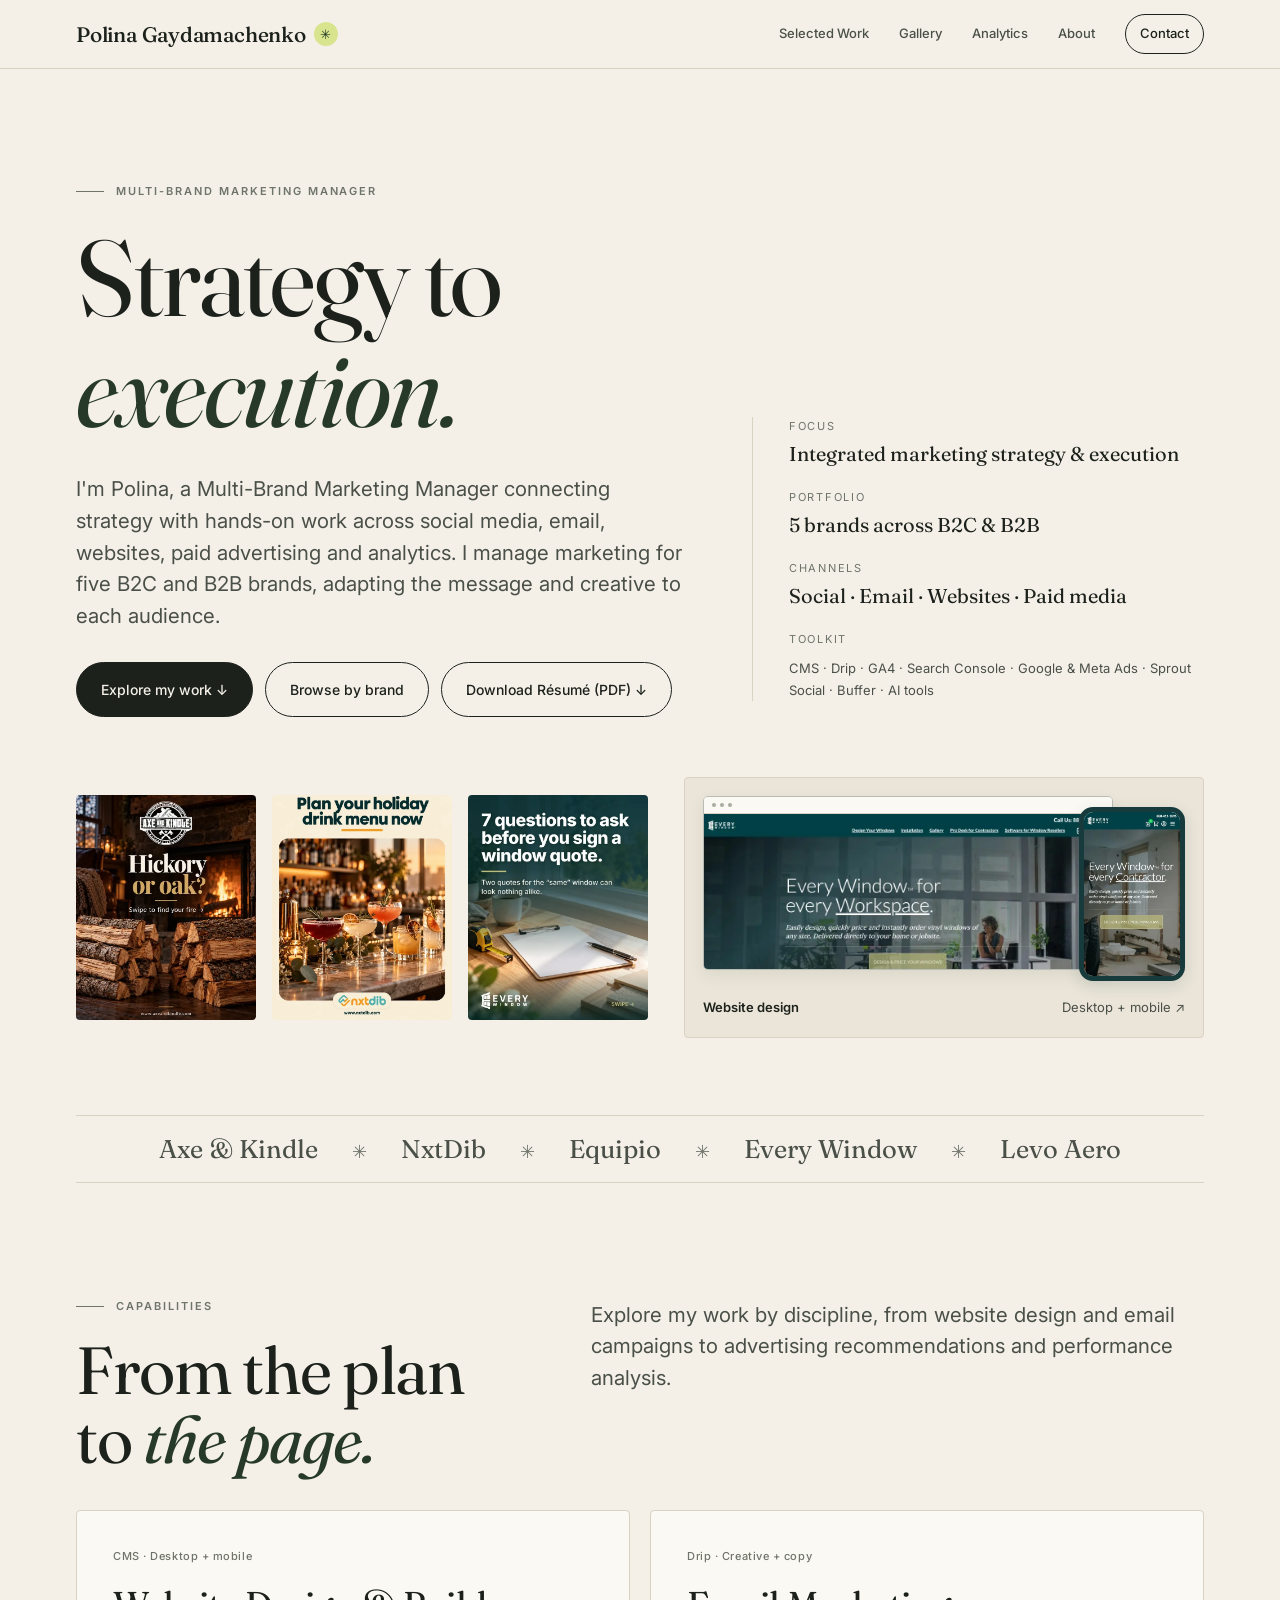
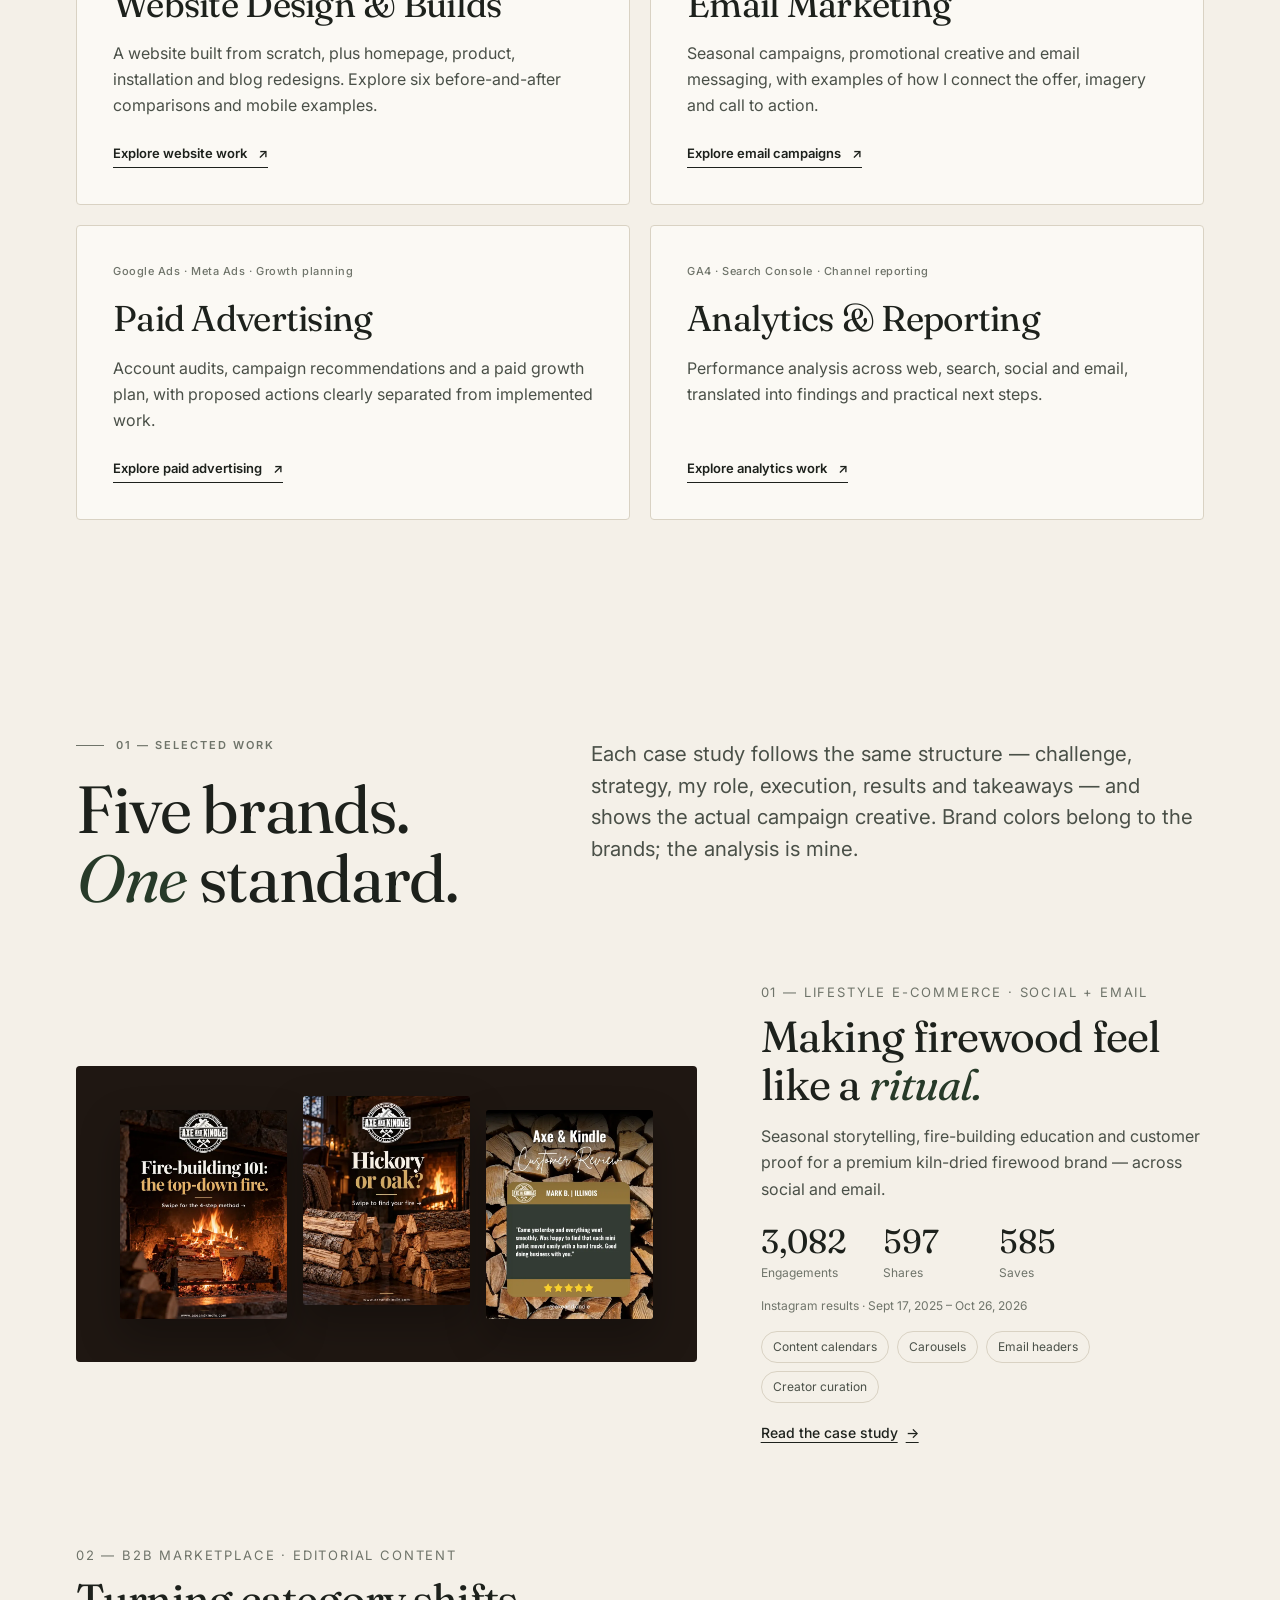
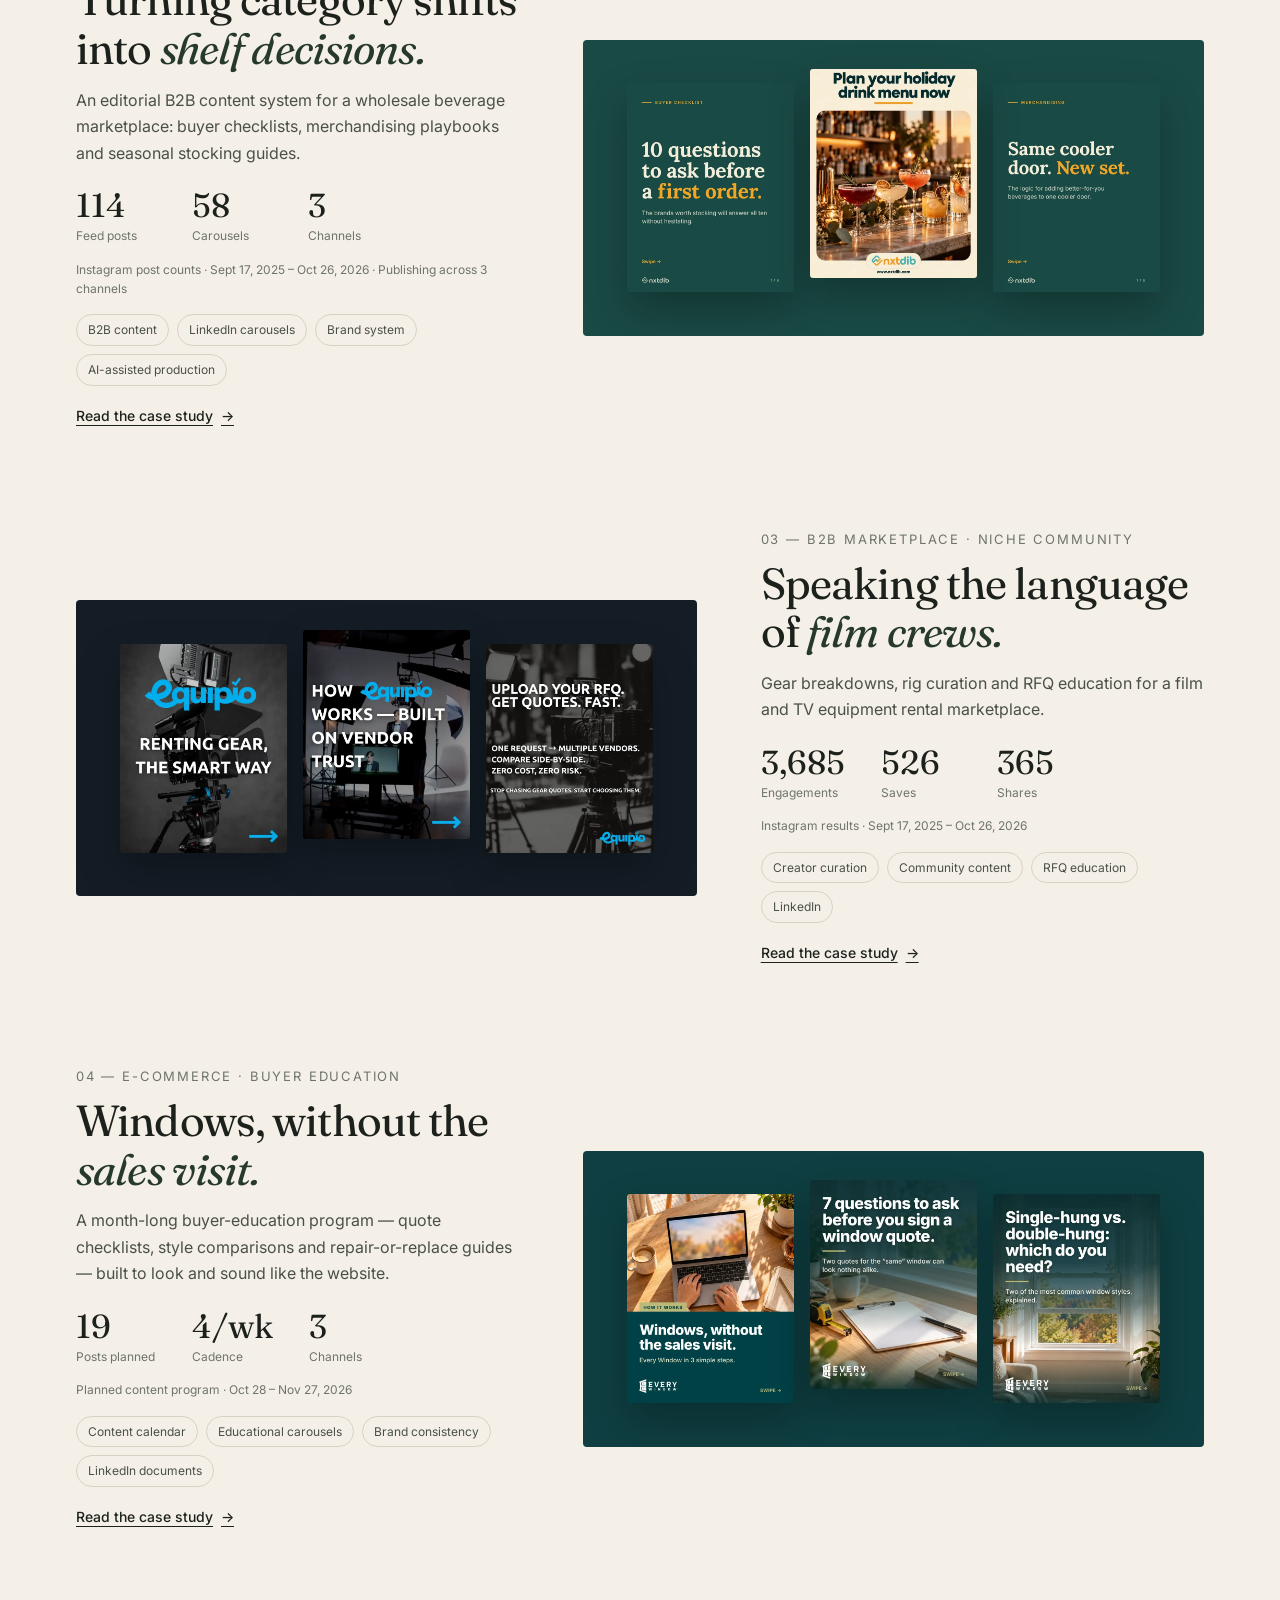
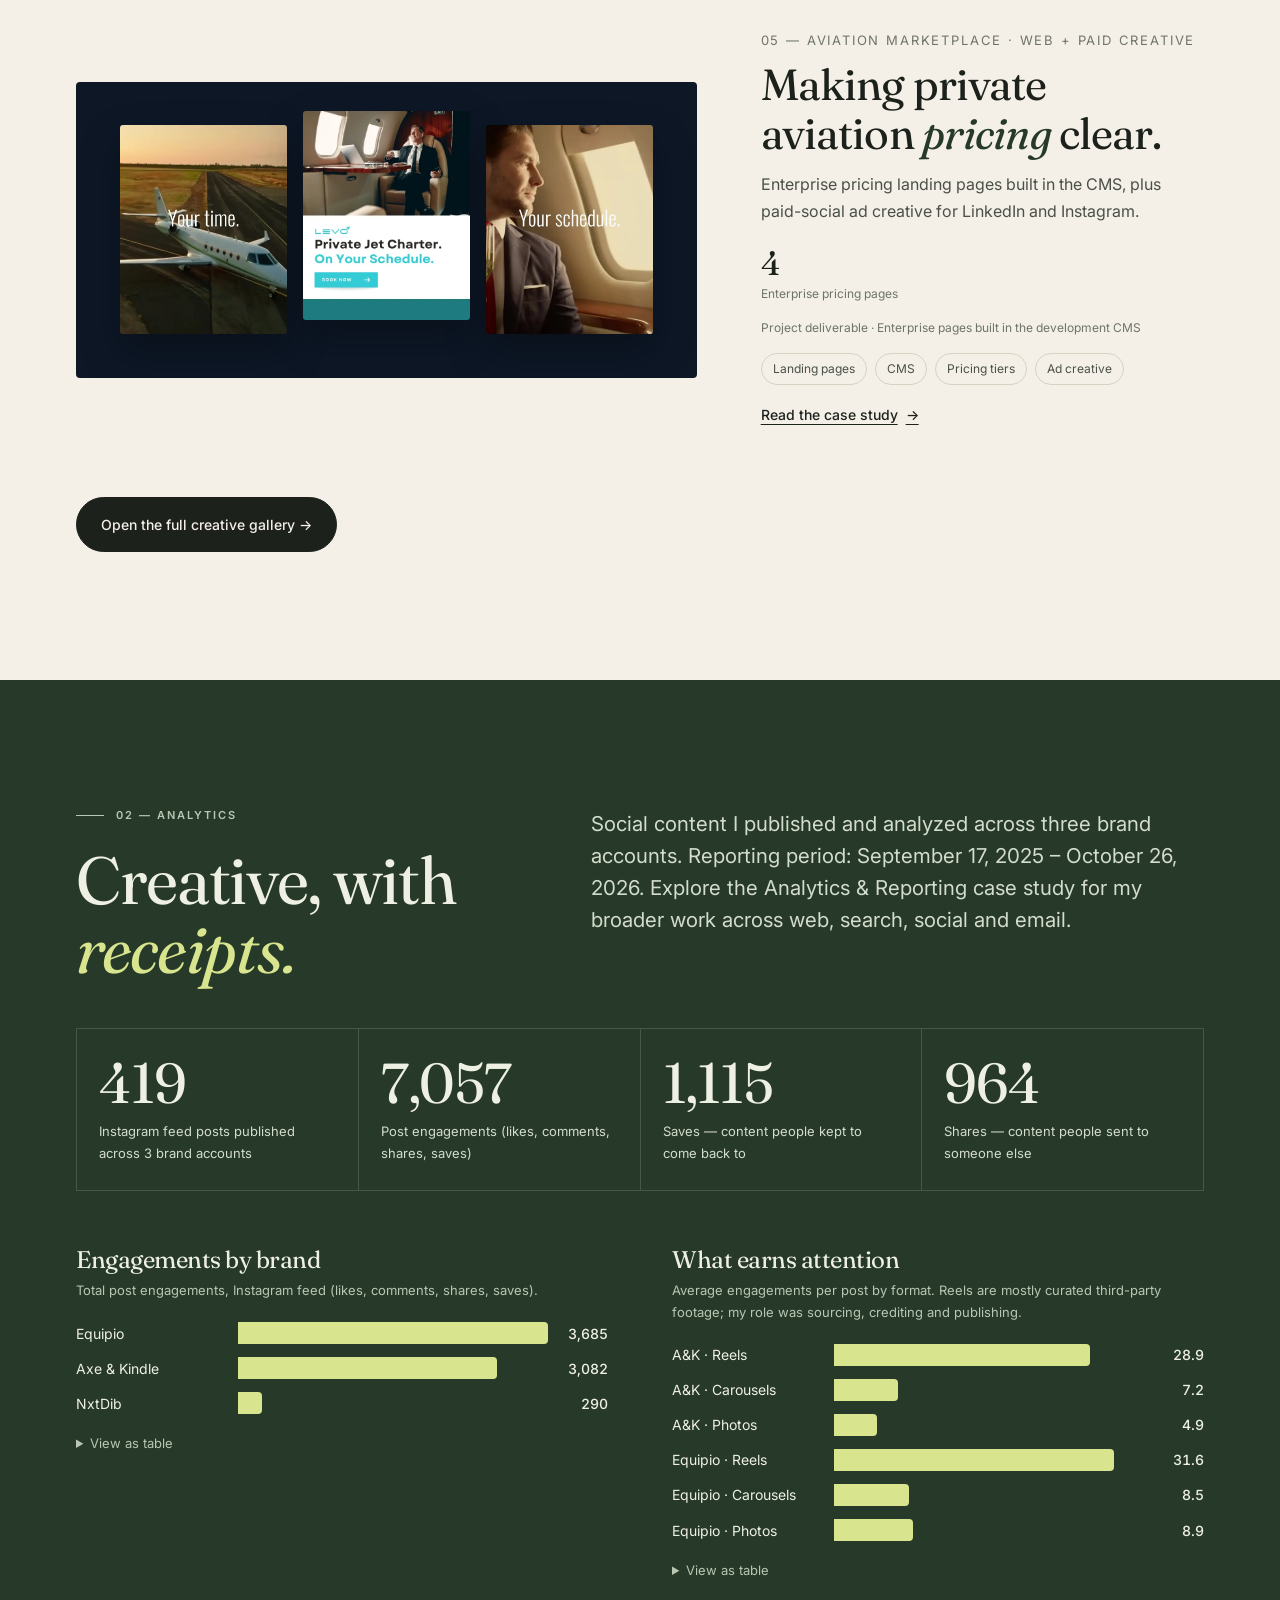
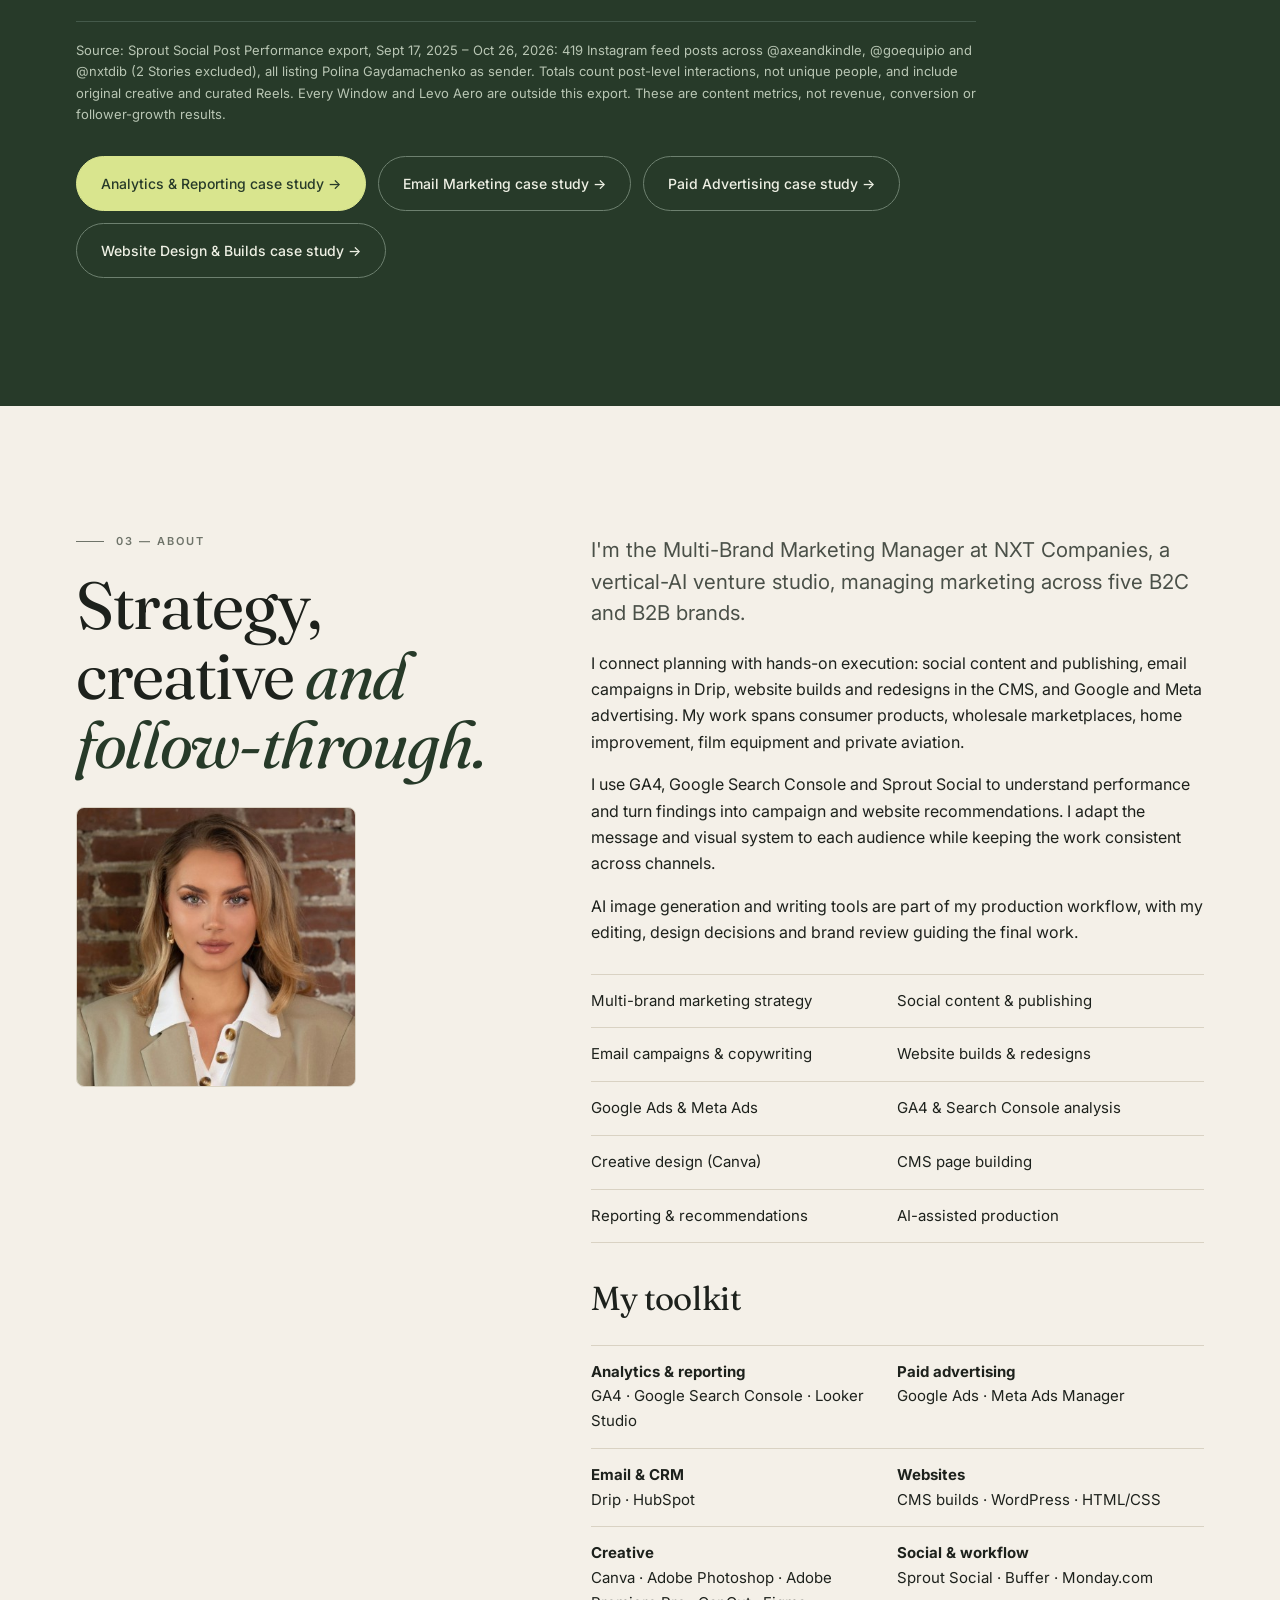
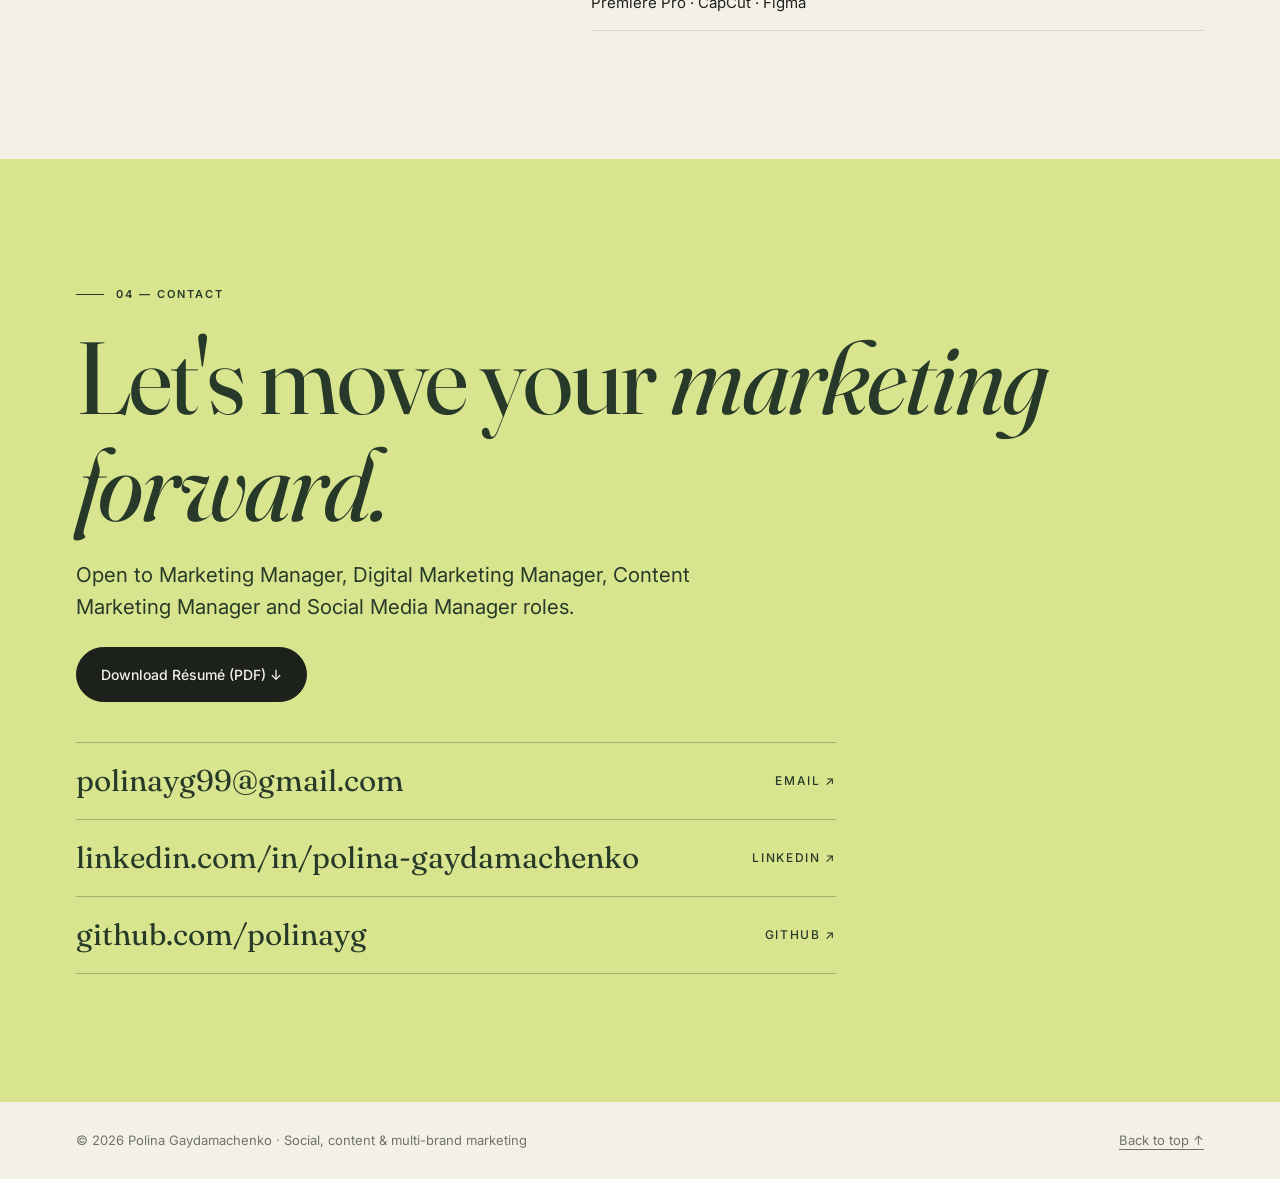
==== commit b86e71d3: "Keep concise homepage toolkit and add social publishing and AI tools" ====
--- a/index.html
+++ b/index.html
@@ -48,11 +48,7 @@
 <div><dt>Focus</dt><dd>Integrated marketing strategy &amp; execution</dd></div>
 <div><dt>Portfolio</dt><dd>5 brands across B2C &amp; B2B</dd></div>
 <div><dt>Channels</dt><dd>Social · Email · Websites · Paid media</dd></div>
-<div class="hero-toolkit"><dt>Selected tools</dt><dd>
-<span><strong>Creative</strong> Canva · Adobe Photoshop · Adobe Premiere Pro · CapCut</span>
-<span><strong>Marketing</strong> CMS · Drip · Google &amp; Meta Ads</span>
-<span><strong>Analytics</strong> GA4 · Search Console · Looker Studio</span>
-</dd></div>
+<div class="hero-toolkit"><dt>Toolkit</dt><dd>CMS · Drip · GA4 · Search Console · Google &amp; Meta Ads · Sprout Social · Buffer · AI tools</dd></div>
 </dl></div>
 <div class="home-showcase"><div class="mosaic" aria-label="Original social campaign designs"><a href="axe-and-kindle.html" aria-label="Axe &amp; Kindle case study"><img src="assets/img/ak/hickory-oak-01-sm.webp" srcset="assets/img/ak/hickory-oak-01-sm.webp 640w, assets/img/ak/hickory-oak-01.webp 1092w" sizes="(max-width:760px) 33vw, 200px" width="640" height="844" alt="Axe &amp; Kindle carousel cover: “Hickory or oak?” over a stacked-firewood fireplace scene" fetchpriority="high" decoding="async"></a><a href="nxtdib.html" aria-label="NxtDib case study"><img src="assets/img/nxtdib/holiday-menu-01-sm.webp" srcset="assets/img/nxtdib/holiday-menu-01-sm.webp 640w, assets/img/nxtdib/holiday-menu-01.webp 1092w" sizes="(max-width:760px) 33vw, 200px" width="640" height="844" alt="NxtDib carousel cover: “Plan your holiday drink menu now” with zero-proof cocktails on a bar" fetchpriority="high" decoding="async"></a><a href="every-window.html" aria-label="Every Window case study"><img src="assets/img/every-window/7-questions-01-sm.webp" srcset="assets/img/every-window/7-questions-01-sm.webp 640w, assets/img/every-window/7-questions-01.webp 1080w" sizes="(max-width:760px) 33vw, 200px" width="640" height="800" alt="Every Window carousel cover: “7 questions to ask before you sign a window quote”" fetchpriority="high" decoding="async"></a></div>
 <a class="home-web-preview" href="website-redesigns.html" aria-label="Explore website redesigns with desktop and mobile examples">
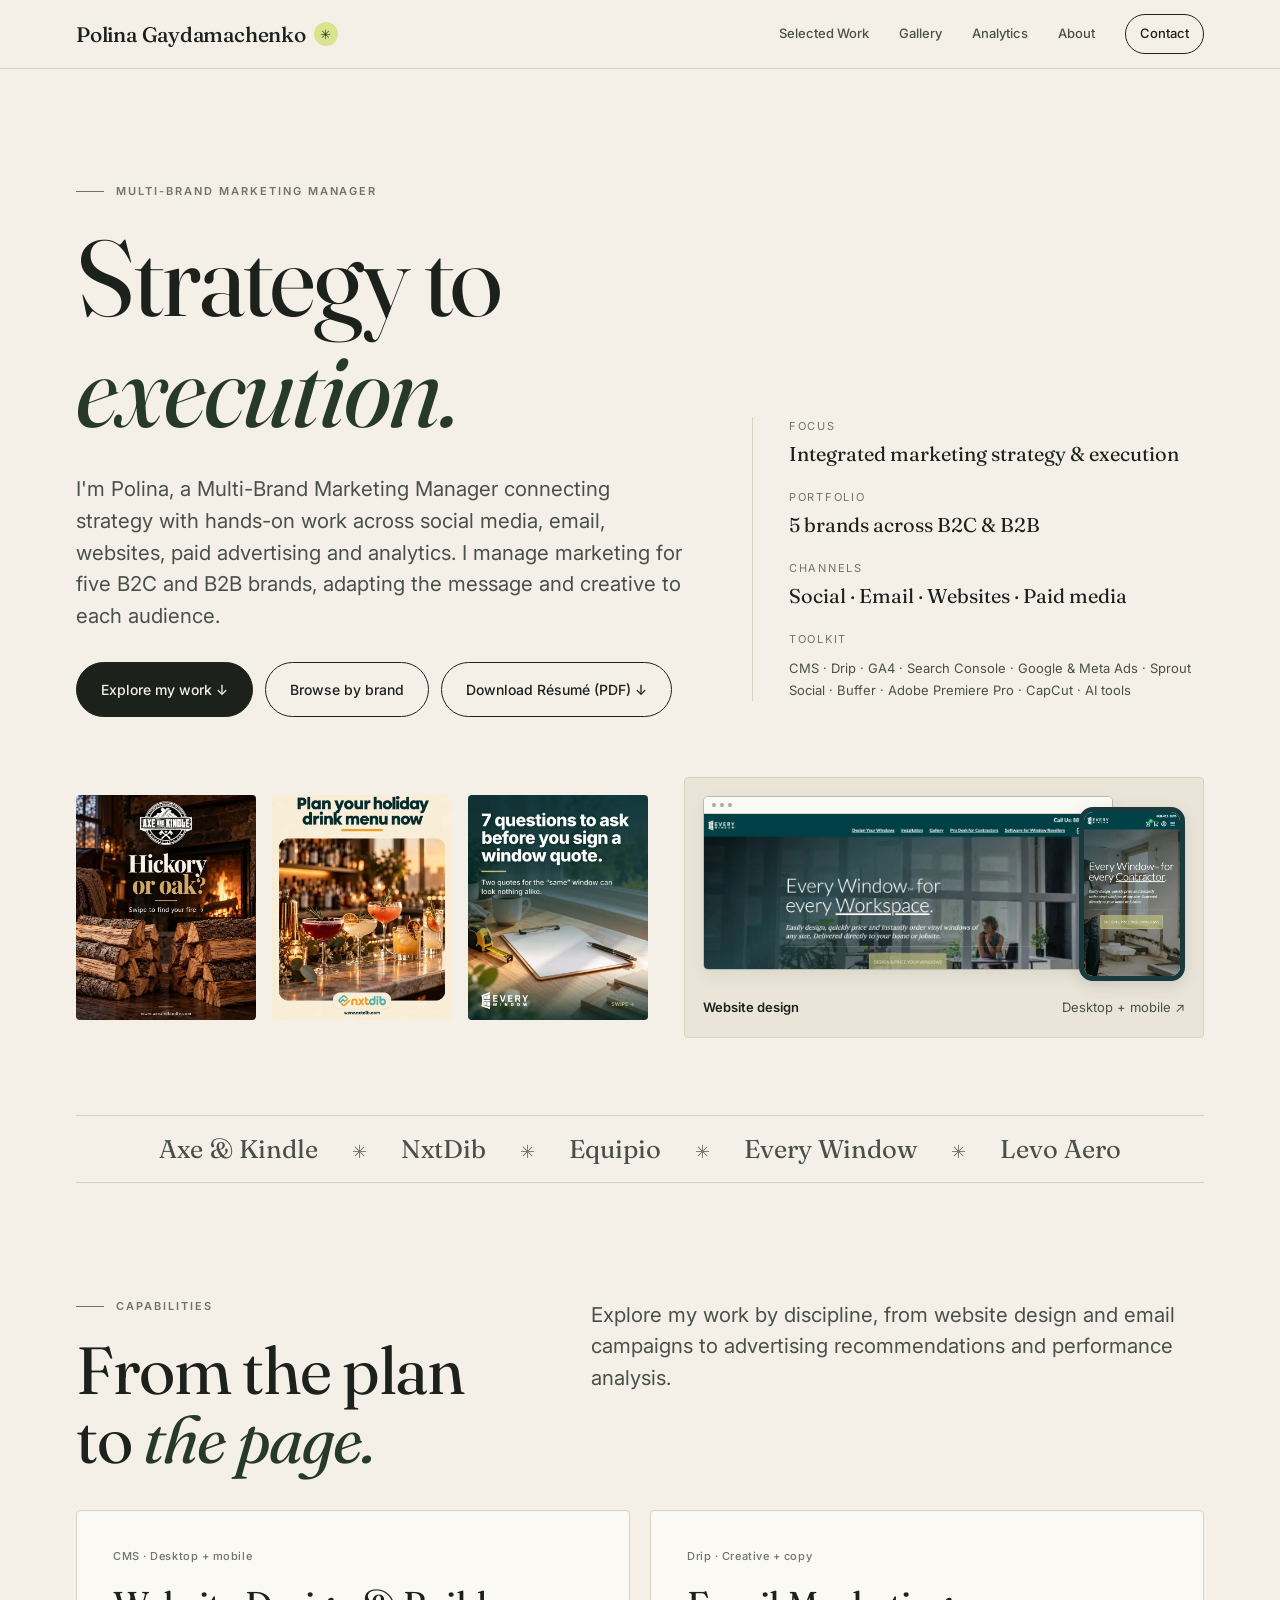
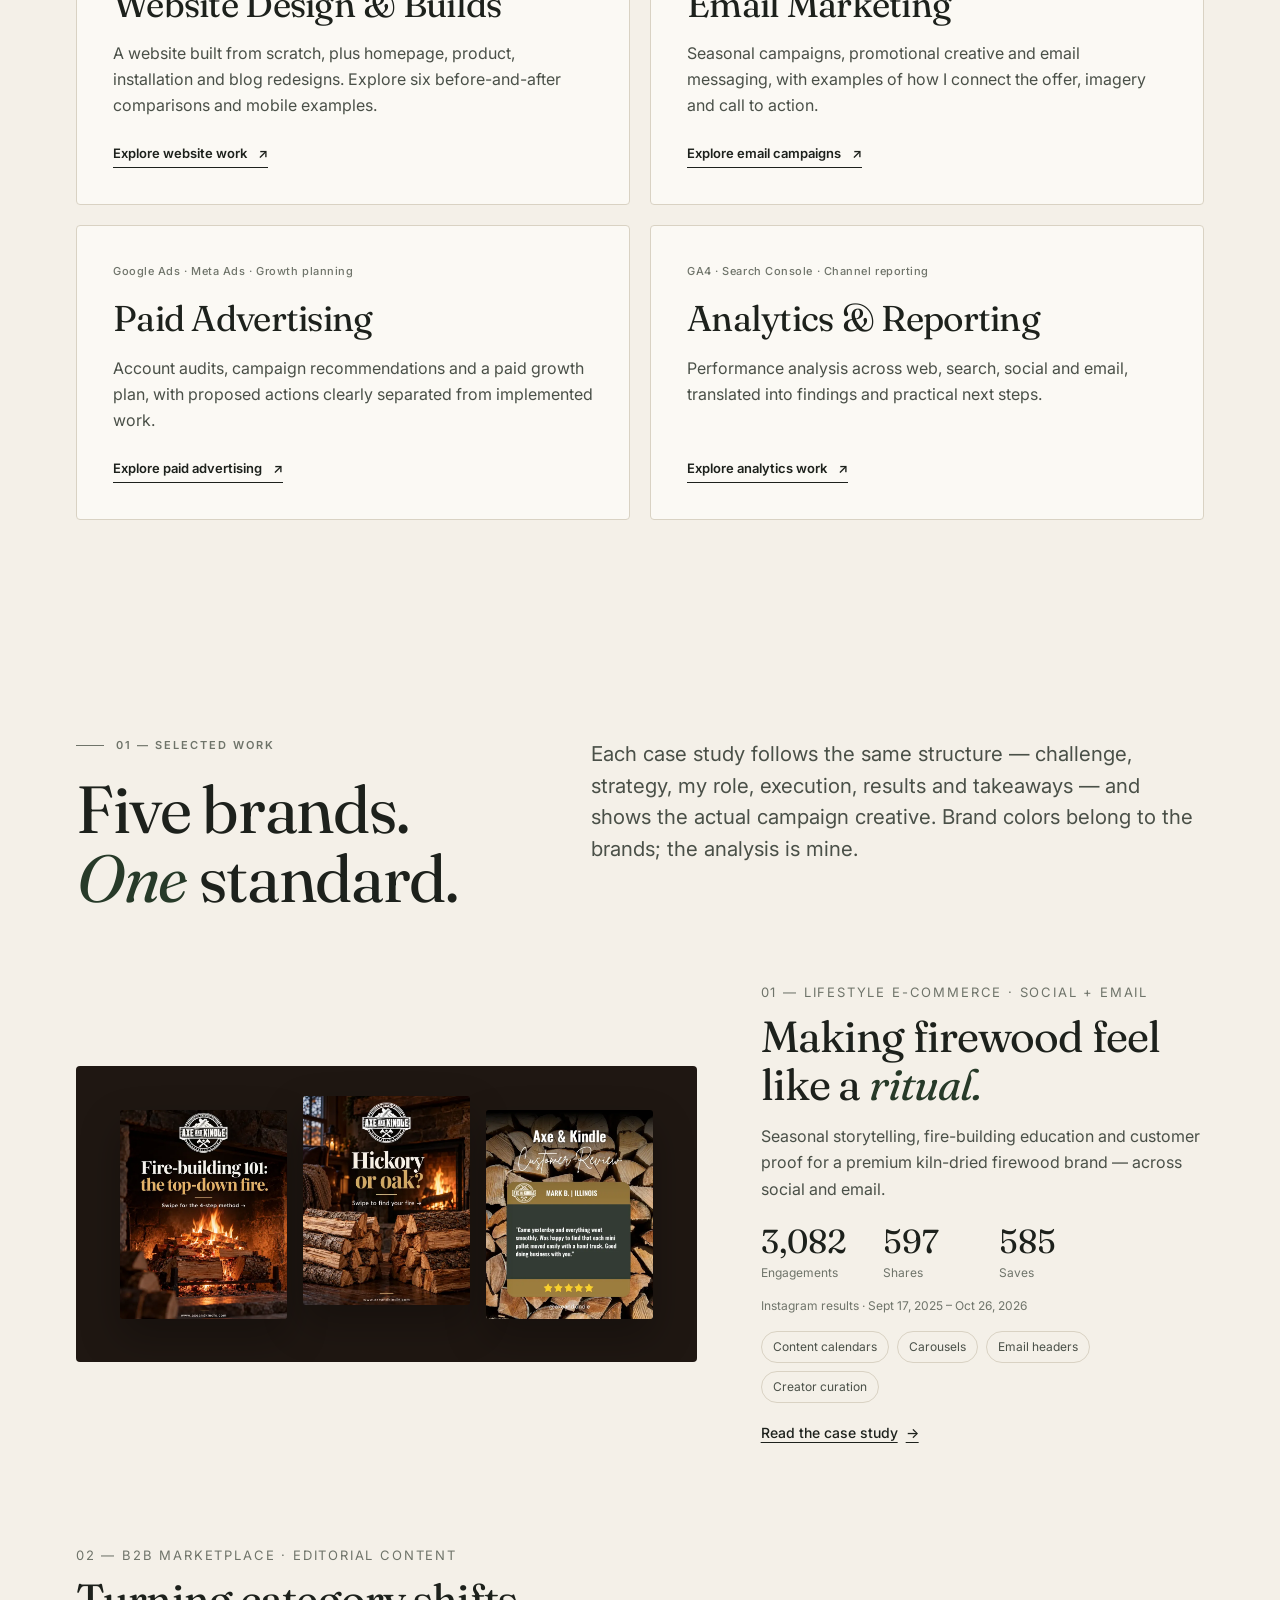
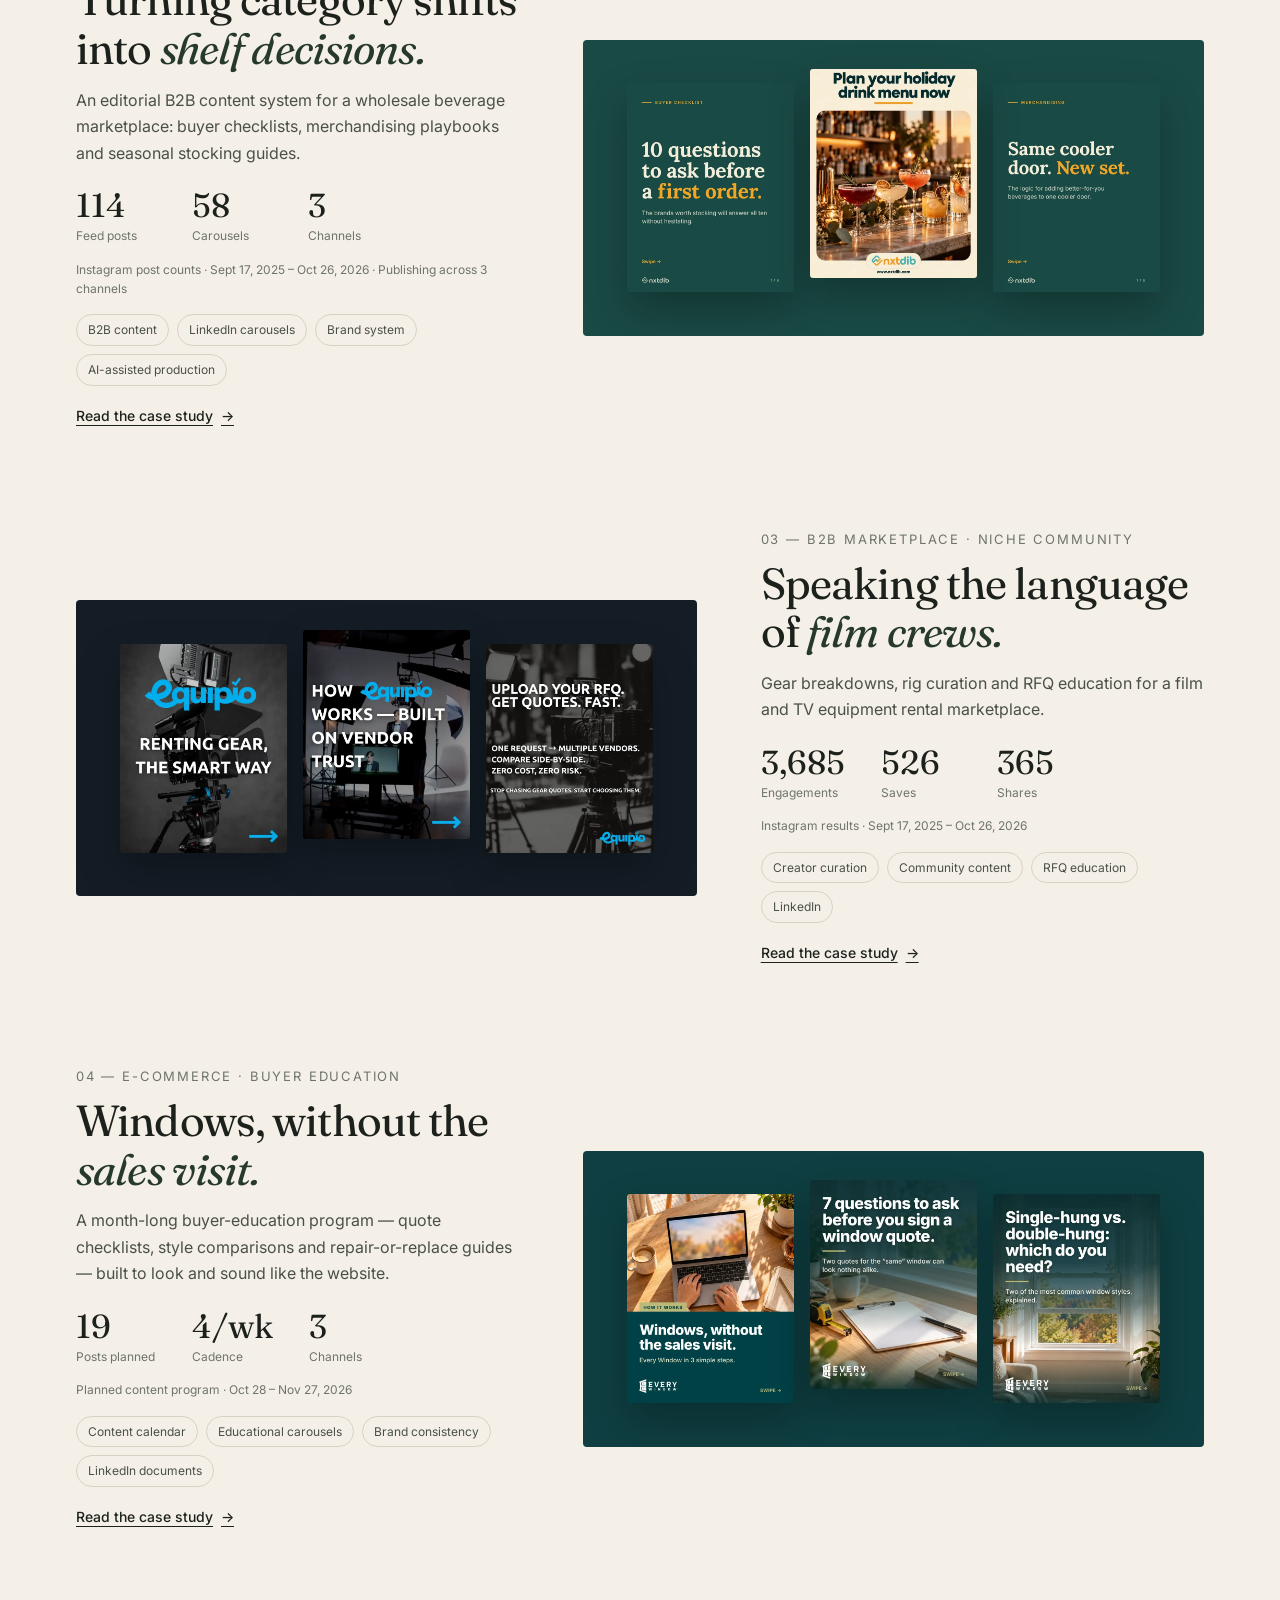
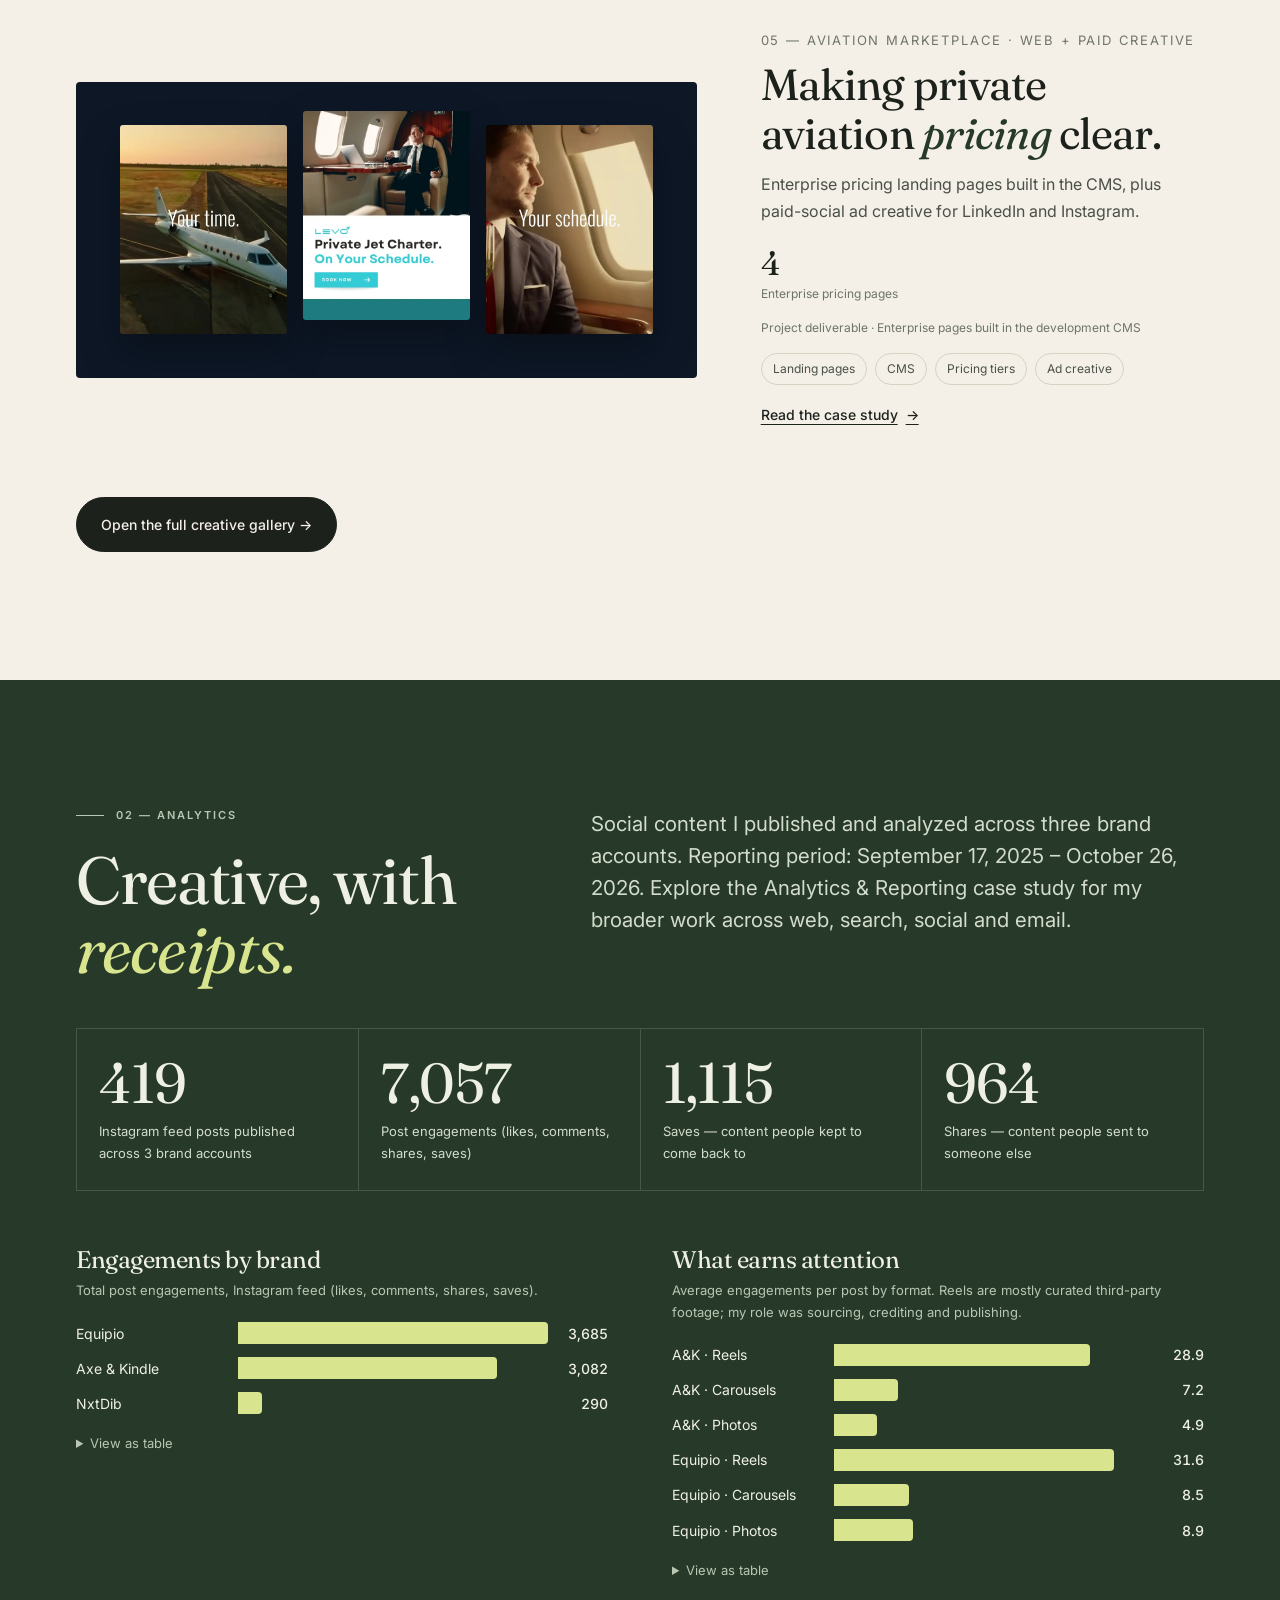
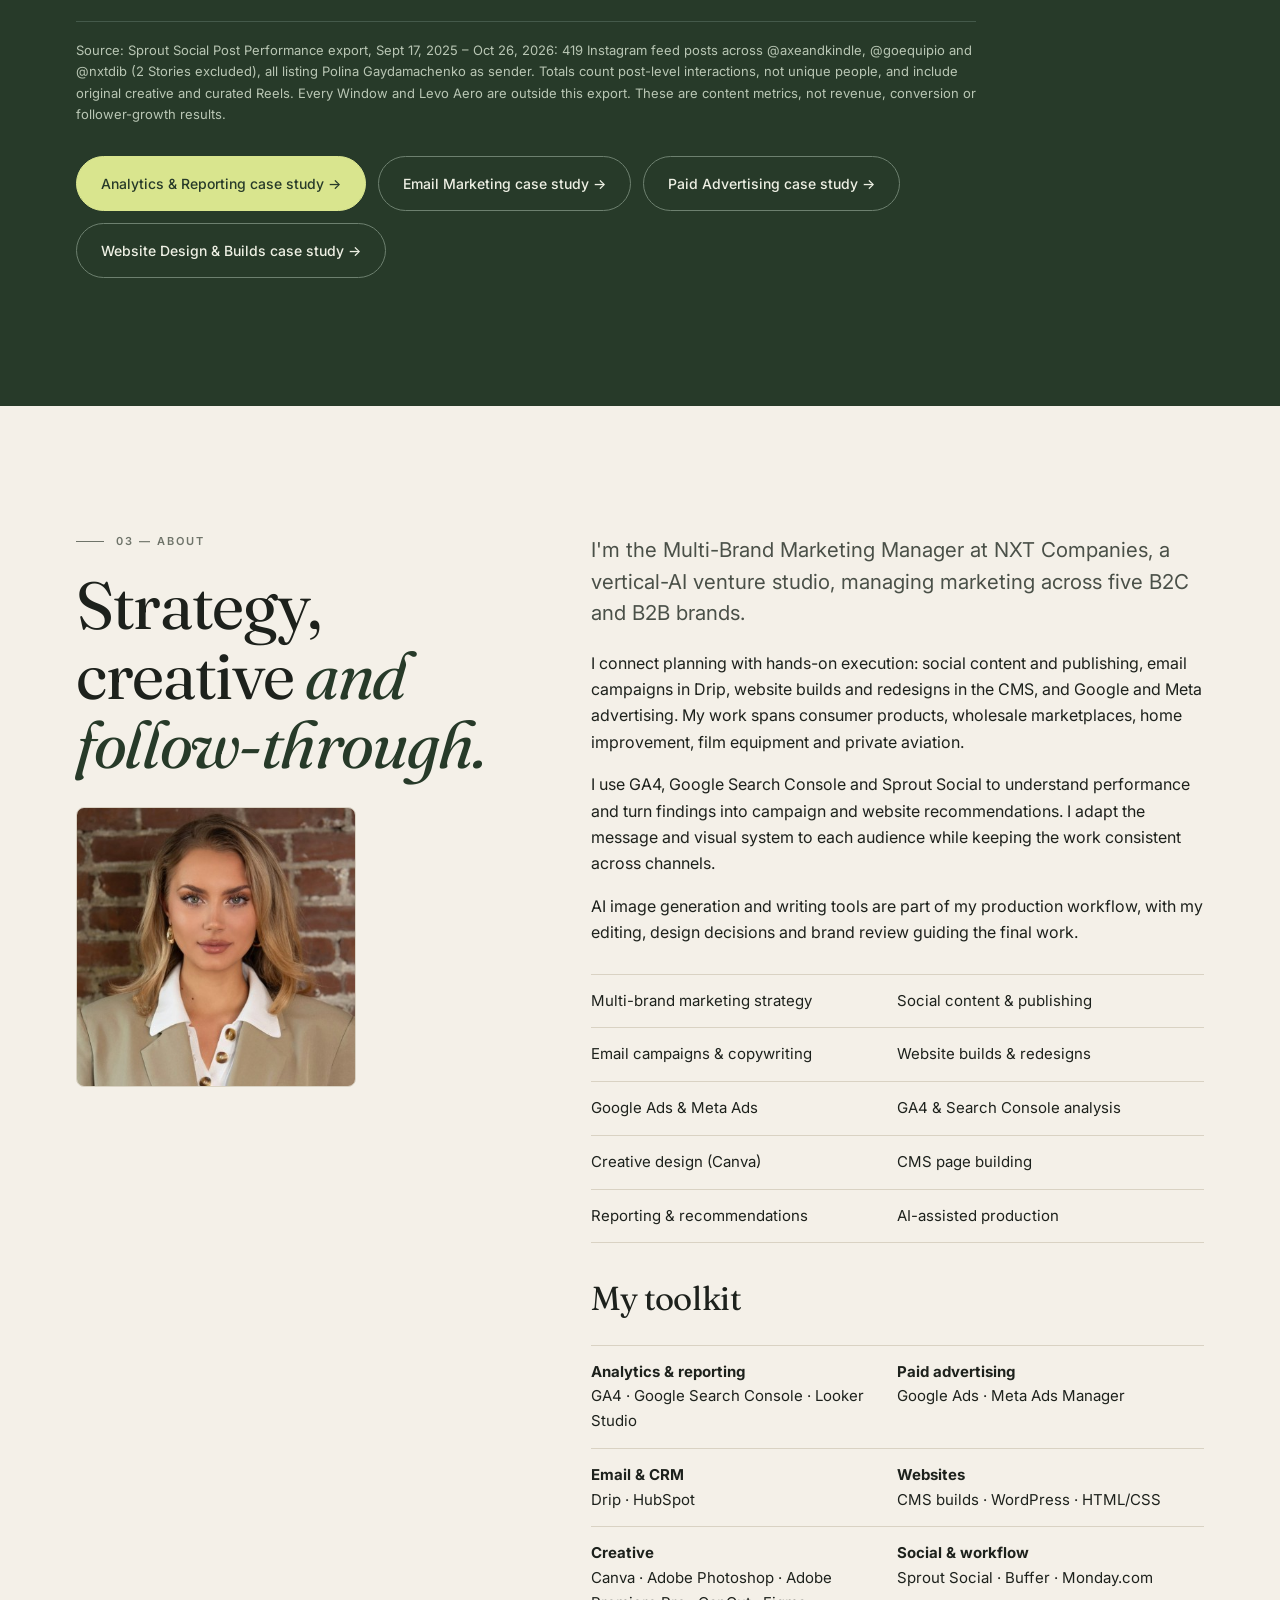
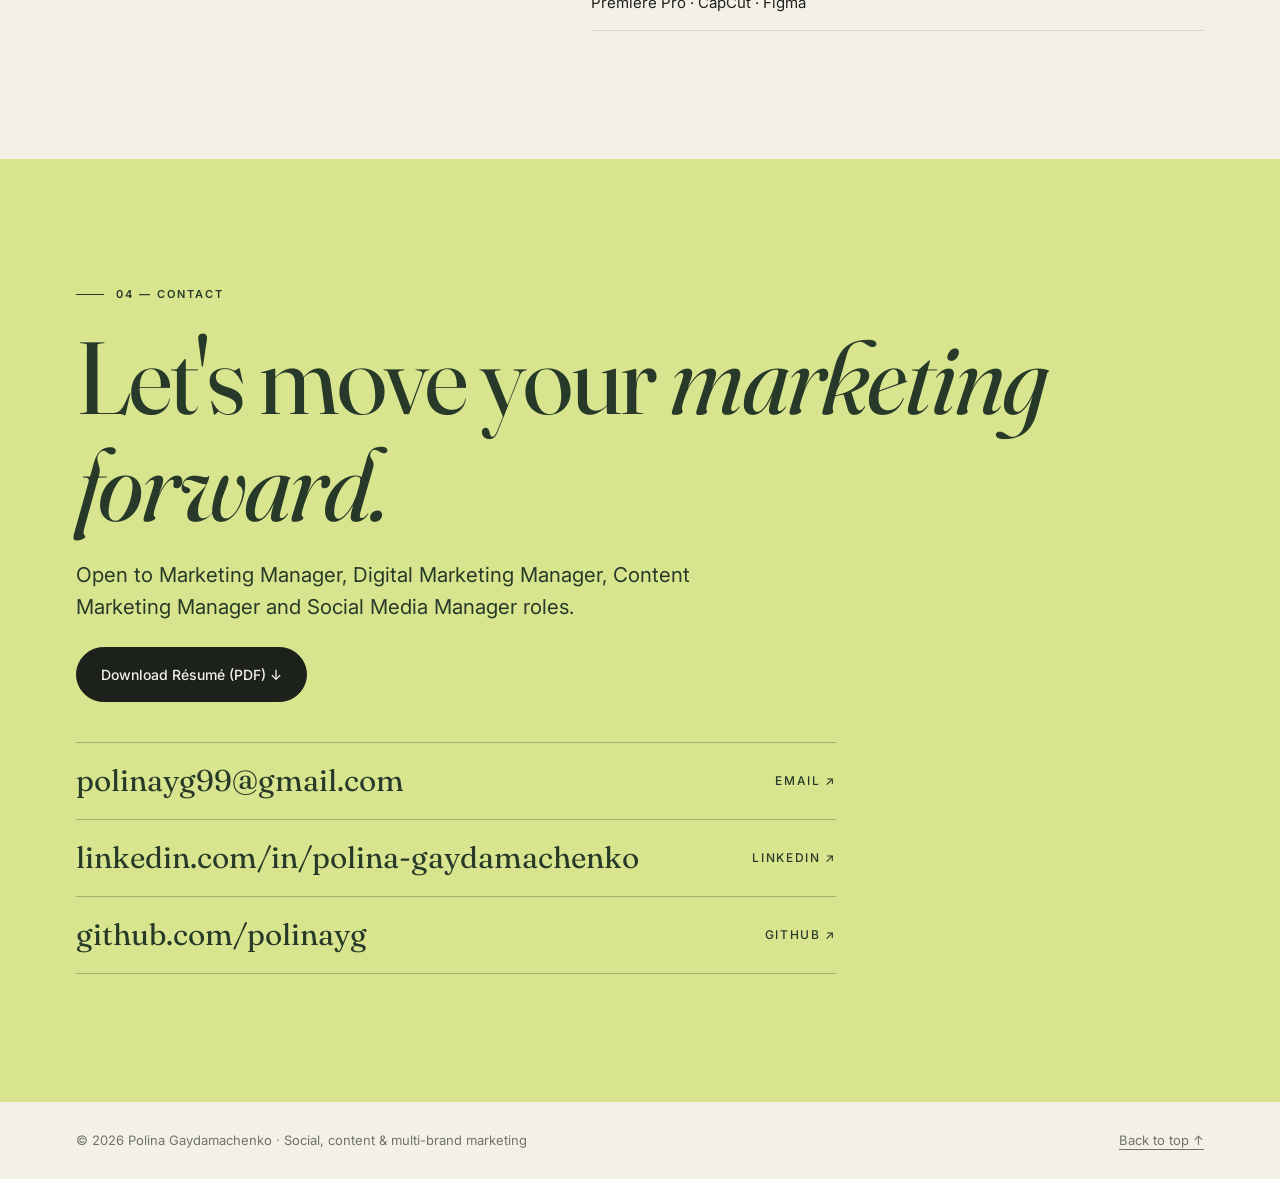
==== commit d098eaff: "Add Premiere Pro and CapCut to homepage toolkit" ====
--- a/index.html
+++ b/index.html
@@ -48,7 +48,7 @@
 <div><dt>Focus</dt><dd>Integrated marketing strategy &amp; execution</dd></div>
 <div><dt>Portfolio</dt><dd>5 brands across B2C &amp; B2B</dd></div>
 <div><dt>Channels</dt><dd>Social · Email · Websites · Paid media</dd></div>
-<div class="hero-toolkit"><dt>Toolkit</dt><dd>CMS · Drip · GA4 · Search Console · Google &amp; Meta Ads · Sprout Social · Buffer · AI tools</dd></div>
+<div class="hero-toolkit"><dt>Toolkit</dt><dd>CMS · Drip · GA4 · Search Console · Google &amp; Meta Ads · Sprout Social · Buffer · Adobe Premiere Pro · CapCut · AI tools</dd></div>
 </dl></div>
 <div class="home-showcase"><div class="mosaic" aria-label="Original social campaign designs"><a href="axe-and-kindle.html" aria-label="Axe &amp; Kindle case study"><img src="assets/img/ak/hickory-oak-01-sm.webp" srcset="assets/img/ak/hickory-oak-01-sm.webp 640w, assets/img/ak/hickory-oak-01.webp 1092w" sizes="(max-width:760px) 33vw, 200px" width="640" height="844" alt="Axe &amp; Kindle carousel cover: “Hickory or oak?” over a stacked-firewood fireplace scene" fetchpriority="high" decoding="async"></a><a href="nxtdib.html" aria-label="NxtDib case study"><img src="assets/img/nxtdib/holiday-menu-01-sm.webp" srcset="assets/img/nxtdib/holiday-menu-01-sm.webp 640w, assets/img/nxtdib/holiday-menu-01.webp 1092w" sizes="(max-width:760px) 33vw, 200px" width="640" height="844" alt="NxtDib carousel cover: “Plan your holiday drink menu now” with zero-proof cocktails on a bar" fetchpriority="high" decoding="async"></a><a href="every-window.html" aria-label="Every Window case study"><img src="assets/img/every-window/7-questions-01-sm.webp" srcset="assets/img/every-window/7-questions-01-sm.webp 640w, assets/img/every-window/7-questions-01.webp 1080w" sizes="(max-width:760px) 33vw, 200px" width="640" height="800" alt="Every Window carousel cover: “7 questions to ask before you sign a window quote”" fetchpriority="high" decoding="async"></a></div>
 <a class="home-web-preview" href="website-redesigns.html" aria-label="Explore website redesigns with desktop and mobile examples">
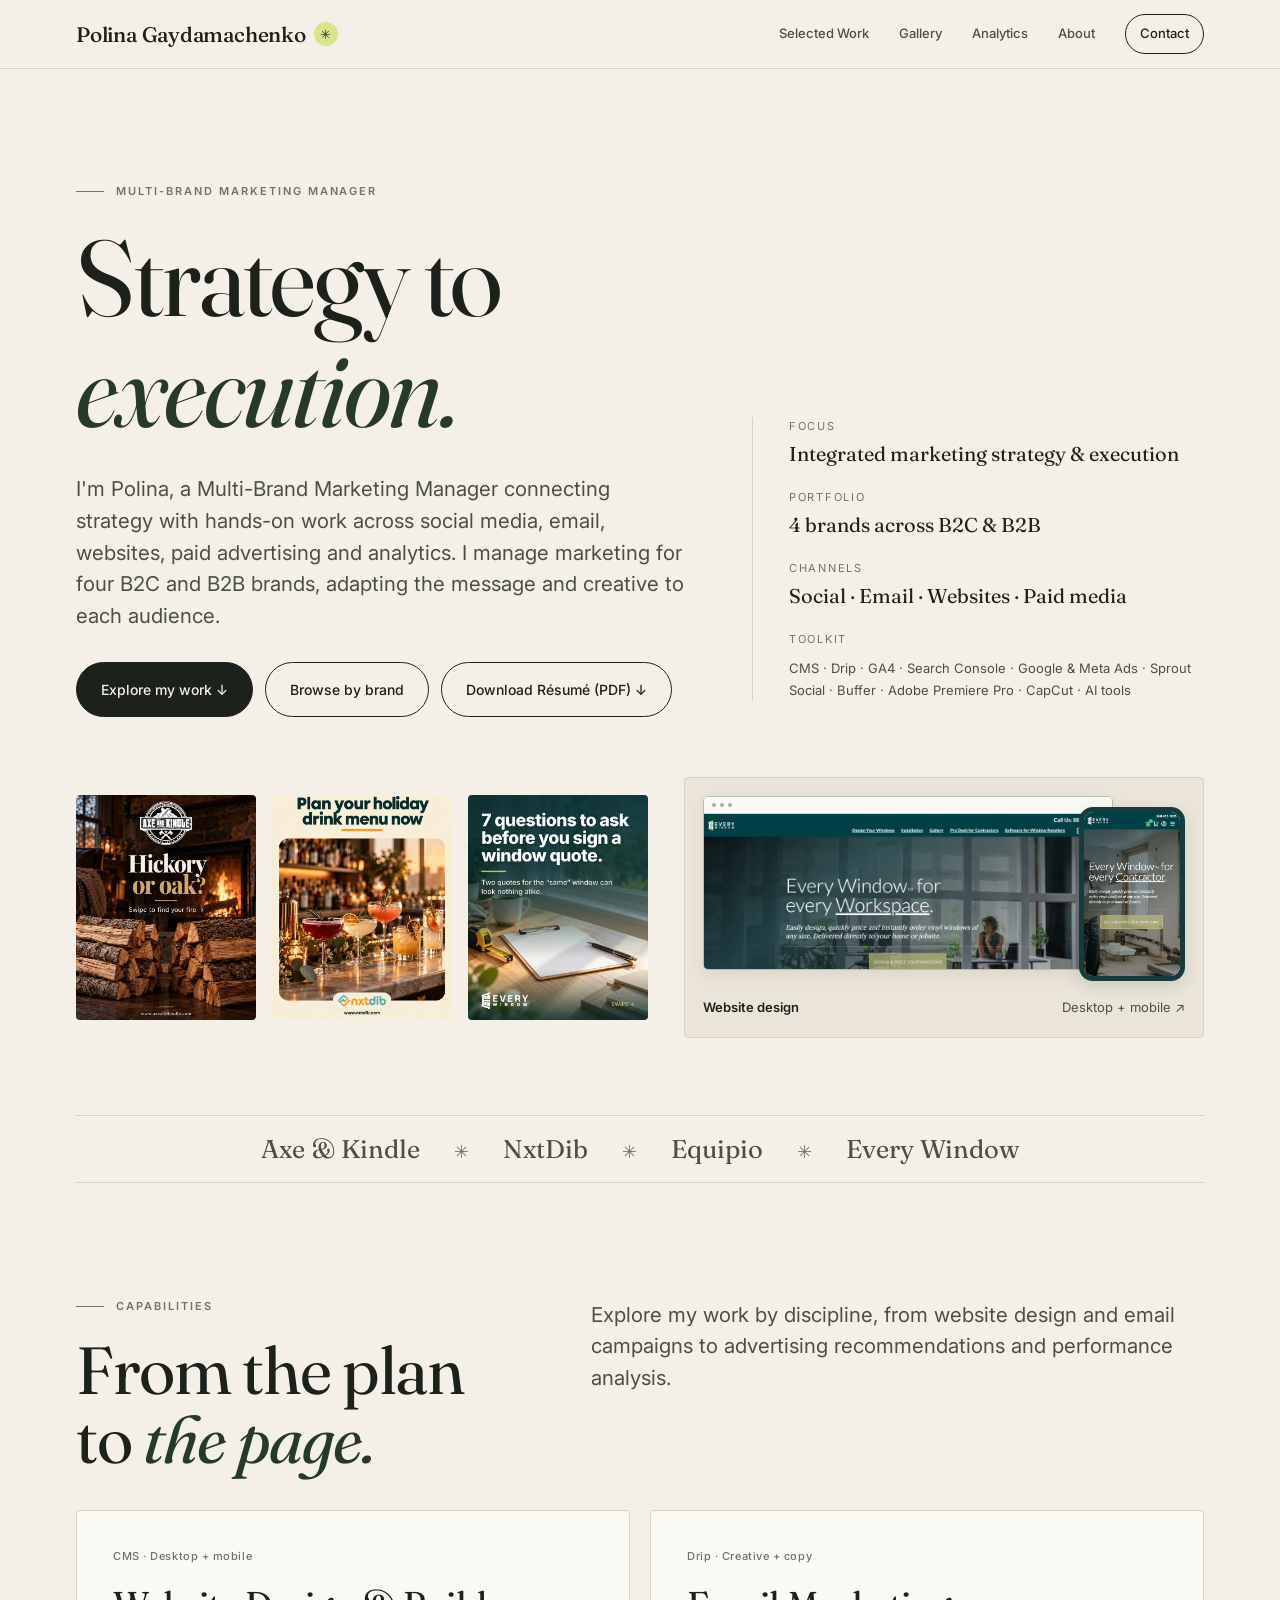
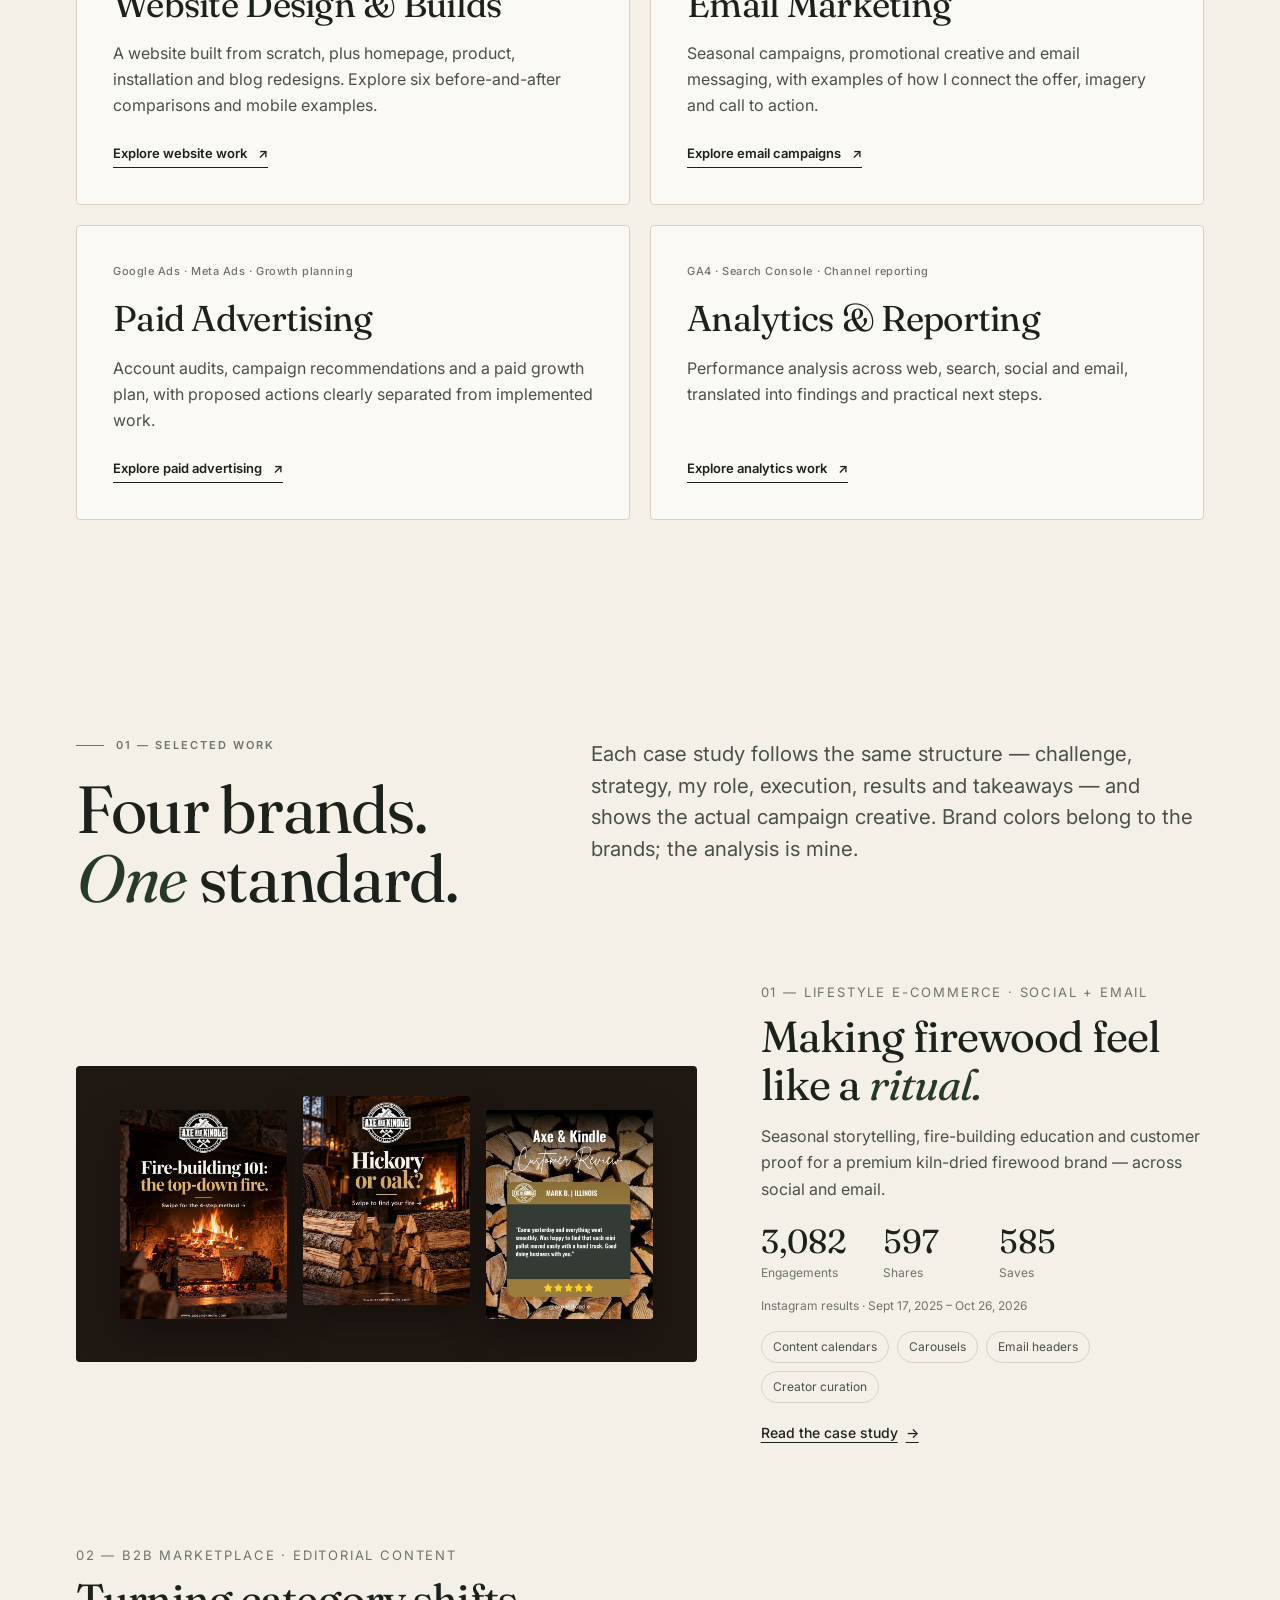
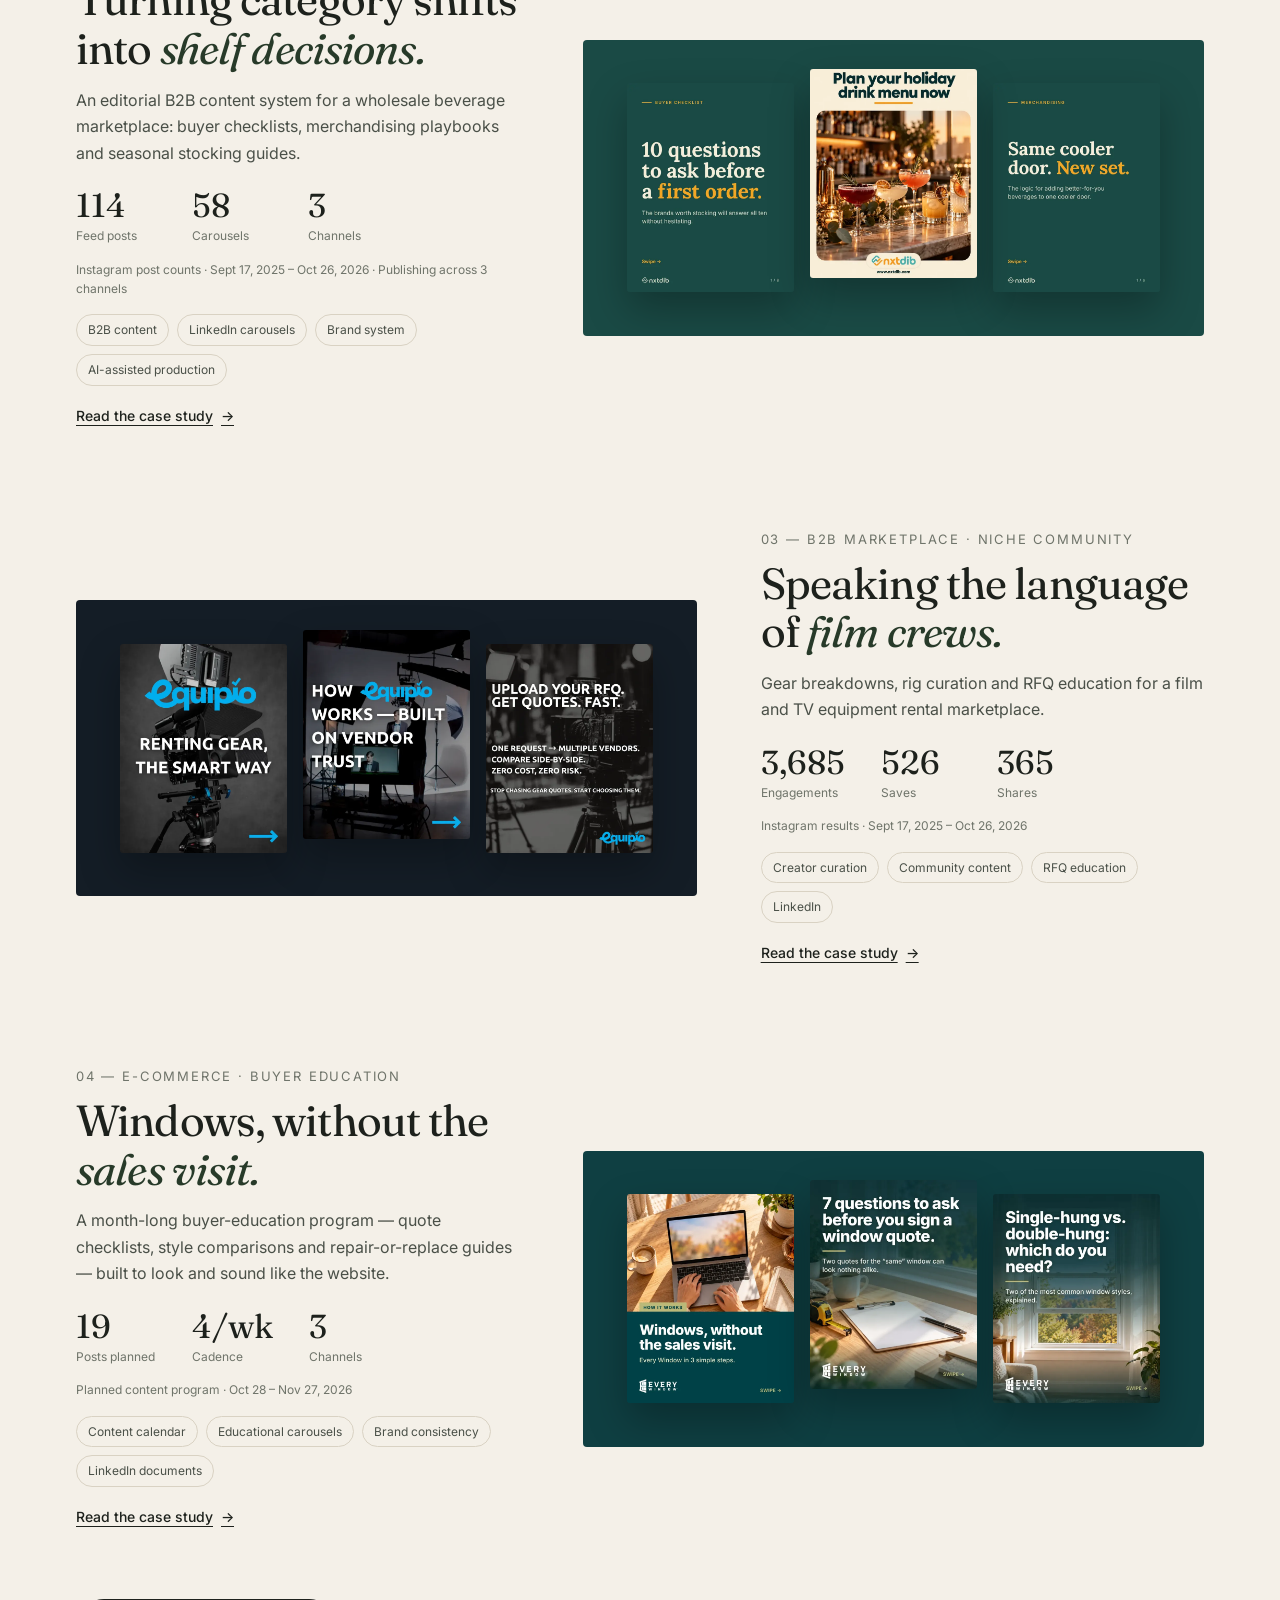
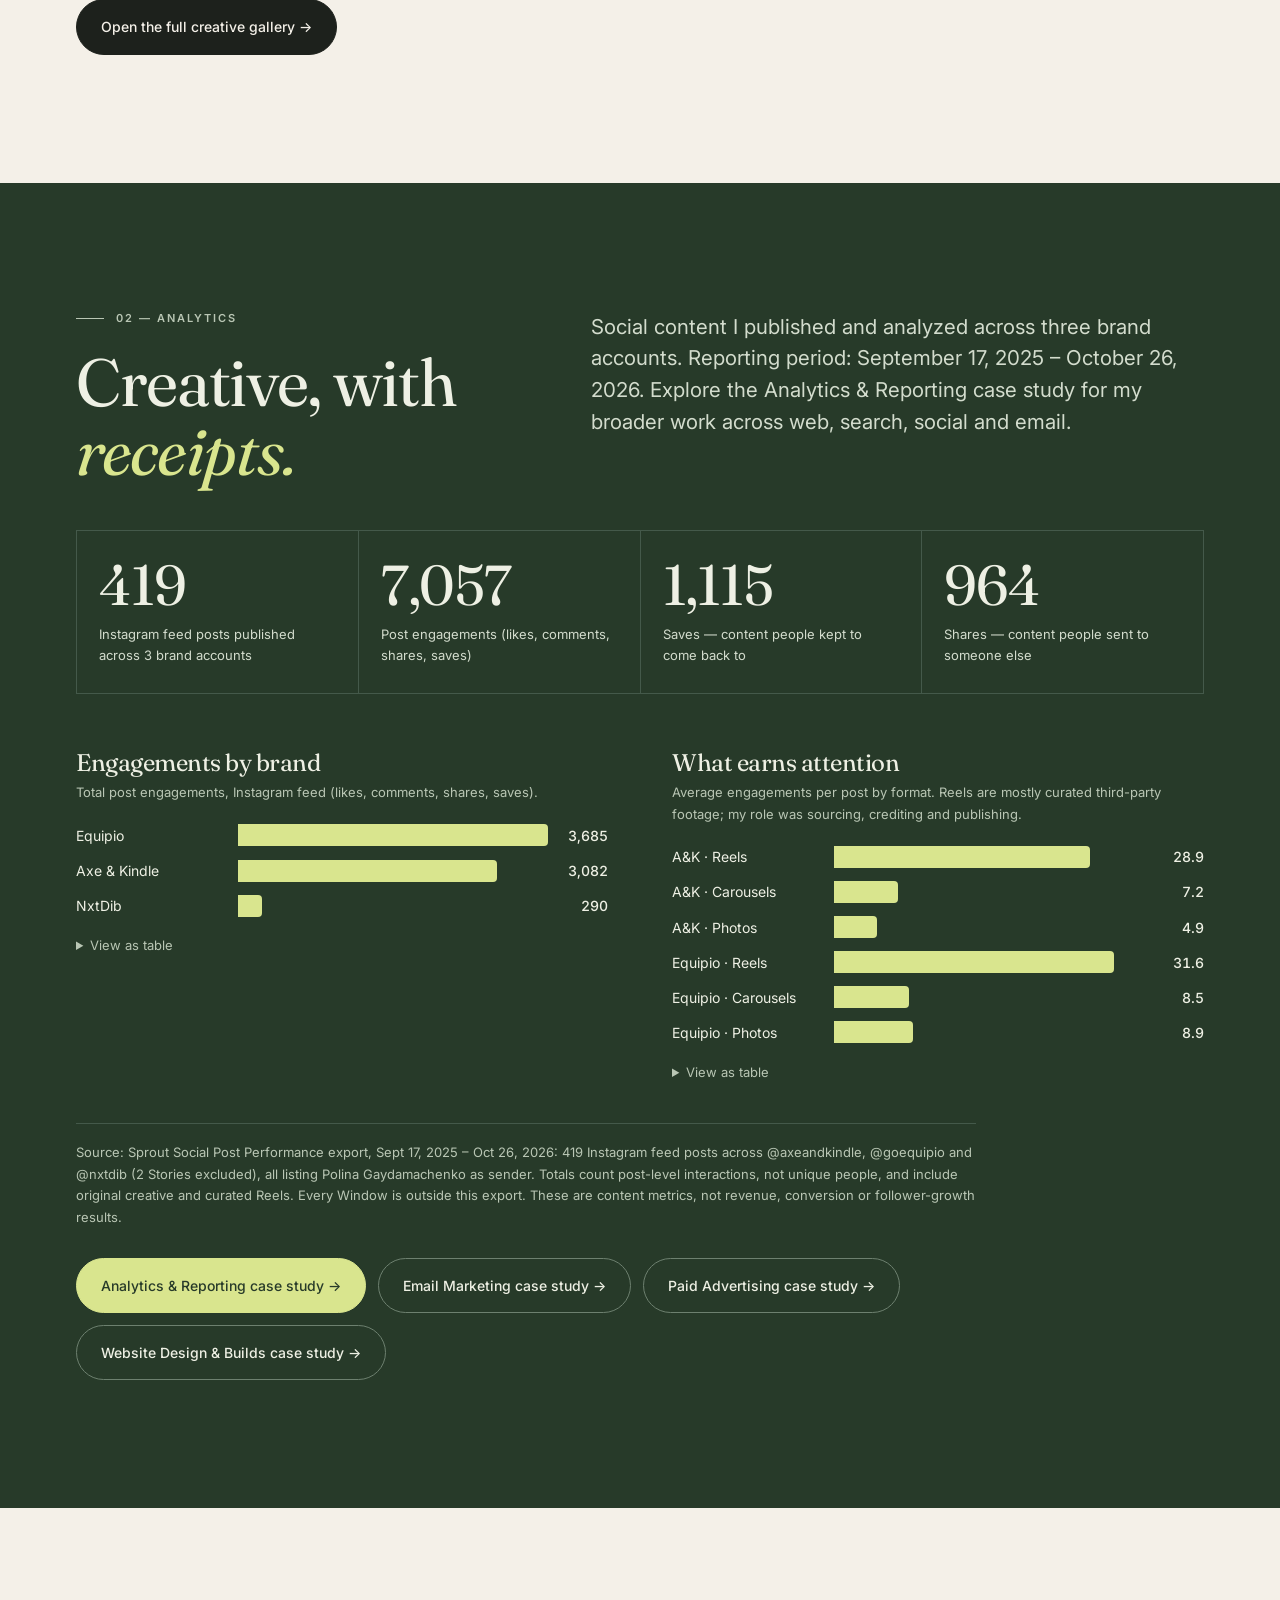
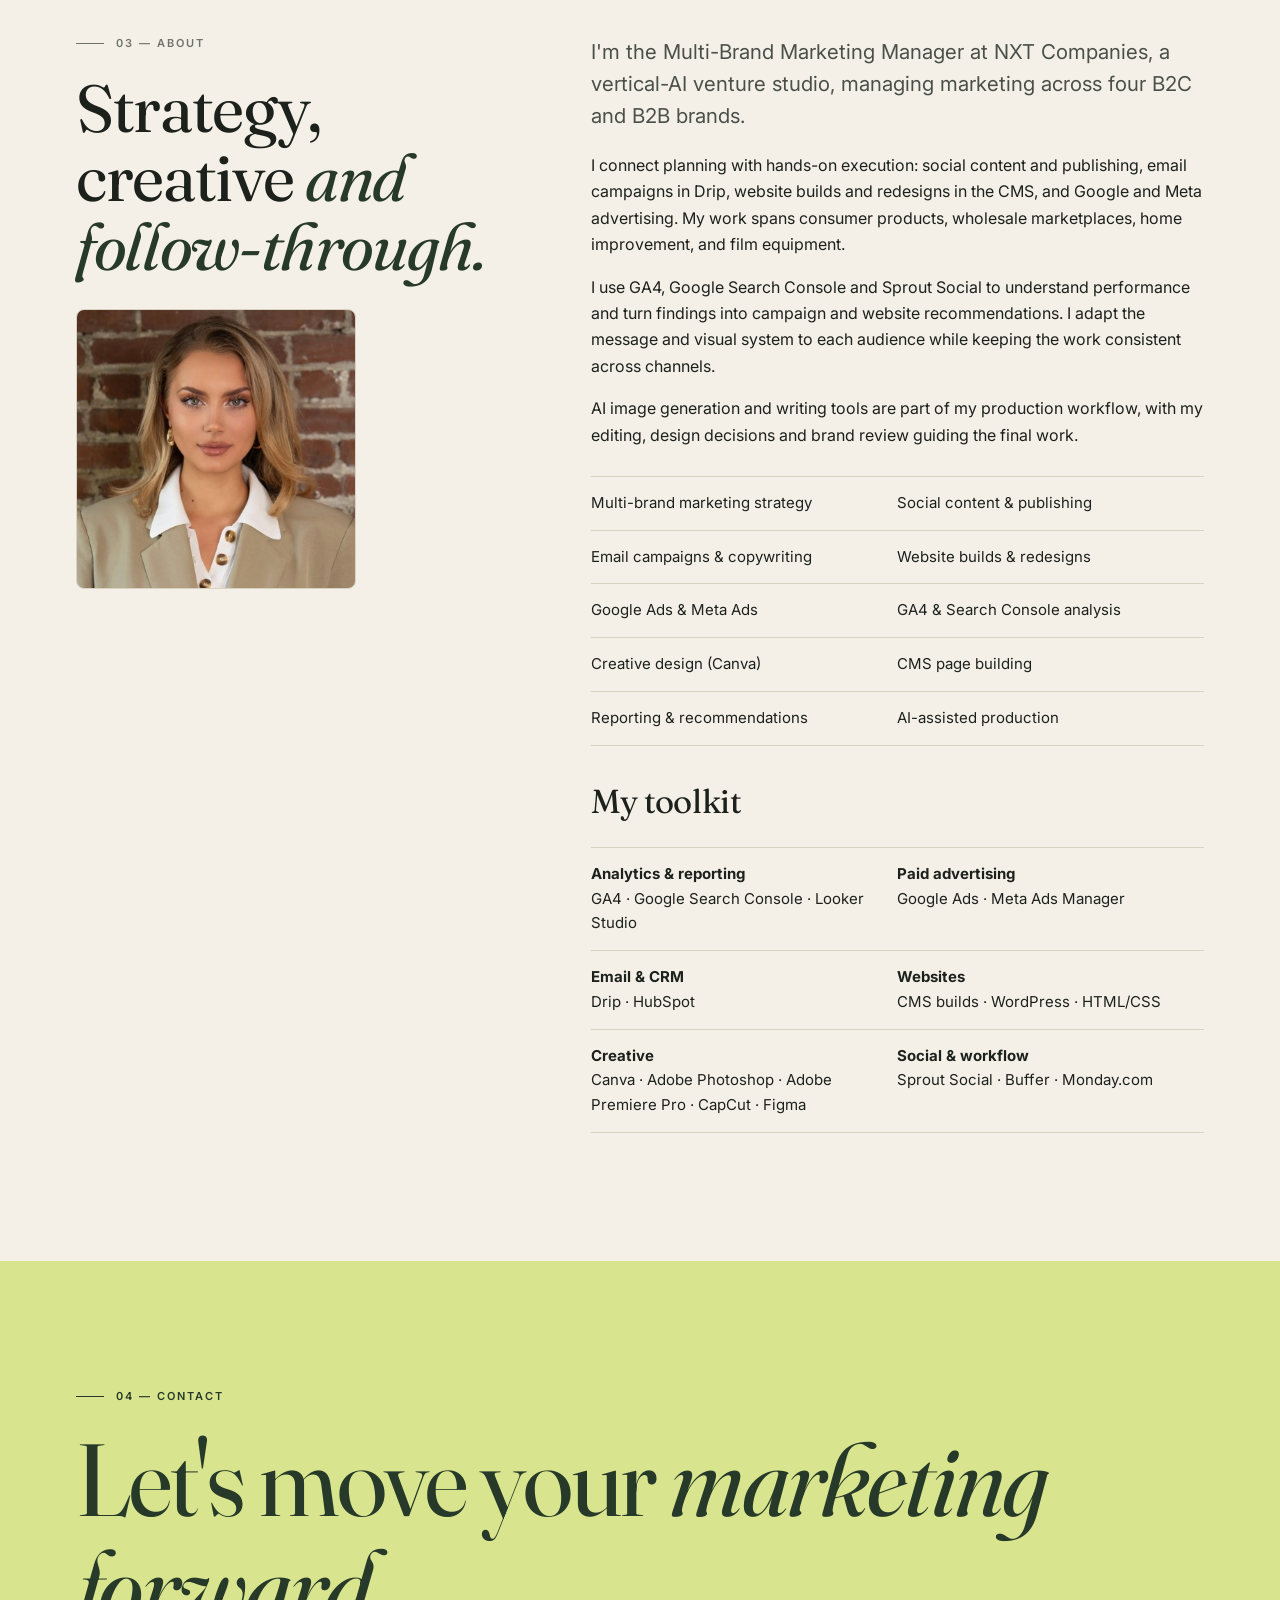
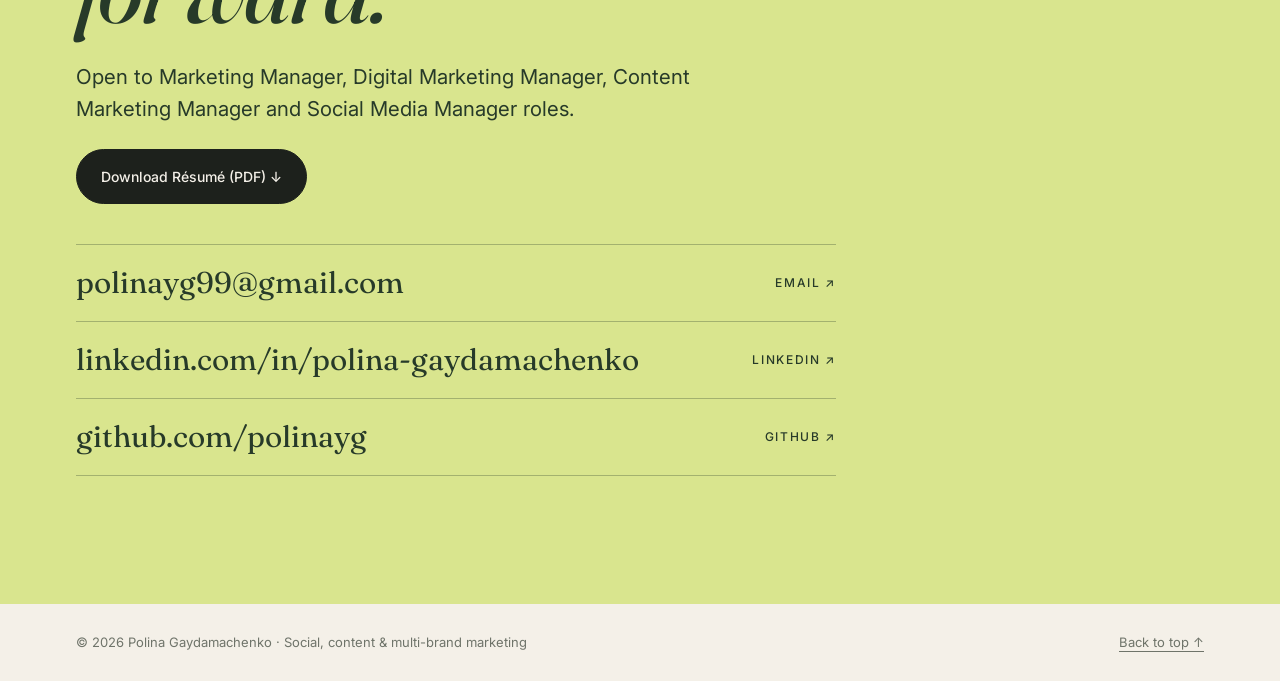
==== commit fe1ff65a: "Temporarily remove Levo from public portfolio Feature four brands across the homepage and gallery, r" ====
--- a/index.html
+++ b/index.html
@@ -4,13 +4,13 @@
 <meta charset="utf-8">
 <meta name="viewport" content="width=device-width, initial-scale=1">
 <title>Polina Gaydamachenko — Multi-Brand Marketing Manager</title>
-<meta name="description" content="Portfolio of Polina Gaydamachenko, Multi-Brand Marketing Manager: social and email campaigns, website builds and redesigns, paid advertising and analytics across five B2C and B2B brands.">
+<meta name="description" content="Portfolio of Polina Gaydamachenko, Multi-Brand Marketing Manager: social and email campaigns, website builds and redesigns, paid advertising and analytics across four B2C and B2B brands.">
 <meta name="author" content="Polina Gaydamachenko">
 <link rel="canonical" href="https://polinayg.github.io/marketing-portfolio/">
 <meta property="og:type" content="website">
 <meta property="og:site_name" content="Polina Gaydamachenko — Marketing Portfolio">
 <meta property="og:title" content="Polina Gaydamachenko — Multi-Brand Marketing Manager">
-<meta property="og:description" content="Portfolio of Polina Gaydamachenko, Multi-Brand Marketing Manager: social and email campaigns, website builds and redesigns, paid advertising and analytics across five B2C and B2B brands.">
+<meta property="og:description" content="Portfolio of Polina Gaydamachenko, Multi-Brand Marketing Manager: social and email campaigns, website builds and redesigns, paid advertising and analytics across four B2C and B2B brands.">
 <meta property="og:url" content="https://polinayg.github.io/marketing-portfolio/">
 <meta property="og:image" content="https://polinayg.github.io/marketing-portfolio/assets/img/og-cover.jpg?v=2026-10-29-manager">
 <meta property="og:image:type" content="image/jpeg">
@@ -41,12 +41,12 @@
 <div class="hero-grid"><div>
 <div class="eyebrow">Multi-Brand Marketing Manager</div>
 <h1>Strategy to <em>execution.</em></h1>
-<p class="lede" style="margin-top:28px">I'm Polina, a Multi-Brand Marketing Manager connecting strategy with hands-on work across social media, email, websites, paid advertising and analytics. I manage marketing for five B2C and B2B brands, adapting the message and creative to each audience.</p>
+<p class="lede" style="margin-top:28px">I'm Polina, a Multi-Brand Marketing Manager connecting strategy with hands-on work across social media, email, websites, paid advertising and analytics. I manage marketing for four B2C and B2B brands, adapting the message and creative to each audience.</p>
 <div class="btn-row"><a class="btn" href="#capabilities">Explore my work ↓</a><a class="btn ghost" href="#work">Browse by brand</a><a class="btn ghost" href="assets/docs/Polina_Gaydamachenko_Resume.pdf?v=2026-10-29-aligned" download>Download Résumé (PDF) ↓</a></div>
 </div>
 <dl class="hero-meta">
 <div><dt>Focus</dt><dd>Integrated marketing strategy &amp; execution</dd></div>
-<div><dt>Portfolio</dt><dd>5 brands across B2C &amp; B2B</dd></div>
+<div><dt>Portfolio</dt><dd>4 brands across B2C &amp; B2B</dd></div>
 <div><dt>Channels</dt><dd>Social · Email · Websites · Paid media</dd></div>
 <div class="hero-toolkit"><dt>Toolkit</dt><dd>CMS · Drip · GA4 · Search Console · Google &amp; Meta Ads · Sprout Social · Buffer · Adobe Premiere Pro · CapCut · AI tools</dd></div>
 </dl></div>
@@ -55,7 +55,7 @@
 <div class="home-devices" aria-hidden="true"><div class="home-desktop"><div class="home-browser-bar"><span></span><span></span><span></span></div><img src="assets/img/web-redesigns/ew-home-after-pdf-preview.webp" width="1000" height="7330" alt="" loading="lazy" decoding="async"></div><div class="home-phone"><img src="assets/img/web-redesigns/ew-home-mobile-preview.webp" width="357" height="16000" alt="" loading="lazy" decoding="async"></div></div>
 <span class="home-web-label">Website design <span>Desktop + mobile ↗</span></span></a></div>
 </div></section>
-<div class="wrap"><p class="ticker" aria-label="Brands featured"><span>Axe &amp; Kindle</span><span>NxtDib</span><span>Equipio</span><span>Every Window</span><span>Levo Aero</span></p></div>
+<div class="wrap"><p class="ticker" aria-label="Brands featured"><span>Axe &amp; Kindle</span><span>NxtDib</span><span>Equipio</span><span>Every Window</span></p></div>
 
 <section class="section tight" id="capabilities"><div class="wrap">
 <div class="split"><div><div class="eyebrow">Capabilities</div><h2>From the plan to <em>the page.</em></h2></div><p class="lede">Explore my work by discipline, from website design and email campaigns to advertising recommendations and performance analysis.</p></div>
@@ -63,7 +63,7 @@
 </div></section>
 
 <section class="section" id="work"><div class="wrap">
-<div class="split"><div><div class="eyebrow">01 — Selected Work</div><h2>Five brands. <em>One</em> standard.</h2></div>
+<div class="split"><div><div class="eyebrow">01 — Selected Work</div><h2>Four brands. <em>One</em> standard.</h2></div>
 <p class="lede">Each case study follows the same structure — challenge, strategy, my role, execution, results and takeaways — and shows the actual campaign creative. Brand colors belong to the brands; the analysis is mine.</p></div>
 <div class="projects"><article class="project">
 <a class="project-media" href="axe-and-kindle.html" style="--b-bg:#1f1712;--b-ink:#f3e9dc;--b-accent:#d6a560;--accent:#8a5a1f" aria-label="Open the Axe &amp; Kindle case study"><div class="stack"><img src="assets/img/ak/top-down-fire-01-sm.webp" srcset="assets/img/ak/top-down-fire-01-sm.webp 640w, assets/img/ak/top-down-fire-01.webp 1092w" sizes="(max-width:900px) 30vw, 230px" width="640" height="844" alt="Axe &amp; Kindle “Fire-building 101: the top-down fire” carousel cover" loading="lazy" decoding="async"><img src="assets/img/ak/hickory-oak-01-sm.webp" srcset="assets/img/ak/hickory-oak-01-sm.webp 640w, assets/img/ak/hickory-oak-01.webp 1092w" sizes="(max-width:900px) 30vw, 230px" width="640" height="844" alt="Axe &amp; Kindle “Hickory or oak?” carousel cover" loading="lazy" decoding="async"><img src="assets/img/ak/reviews-01-sm.webp" srcset="assets/img/ak/reviews-01-sm.webp 640w, assets/img/ak/reviews-01.webp 1080w" sizes="(max-width:900px) 30vw, 230px" width="640" height="800" alt="Axe &amp; Kindle customer review graphic with five stars" loading="lazy" decoding="async"></div></a>
@@ -93,14 +93,7 @@
 <div class="kpis"><div><b>19</b><span>Posts planned</span></div><div><b>4/wk</b><span>Cadence</span></div><div><b>3</b><span>Channels</span></div></div>
 <p class="kpi-context">Planned content program · Oct 28 – Nov 27, 2026</p>
 <ul class="chips"><li>Content calendar</li><li>Educational carousels</li><li>Brand consistency</li><li>LinkedIn documents</li></ul>
-<a class="textlink" href="every-window.html">Read the case study <span aria-hidden="true">→</span></a></div></article><article class="project">
-<a class="project-media" href="levo-aero.html" style="--b-bg:#0d1726;--b-ink:#e9eef6;--b-accent:#9fc3ff;--accent:#2c4f86" aria-label="Open the Levo Aero case study"><div class="stack"><img src="assets/img/levo/levo-story-01-sm.webp" srcset="assets/img/levo/levo-story-01-sm.webp 640w, assets/img/levo/levo-story-01.webp 1080w" sizes="(max-width:900px) 30vw, 230px" width="640" height="1138" alt="Levo story ad frame: “Your time.” over a private jet on a runway" loading="lazy" decoding="async"><img src="assets/img/levo/levo-ig-ad-01-sm.webp" srcset="assets/img/levo/levo-ig-ad-01-sm.webp 640w, assets/img/levo/levo-ig-ad-01.webp 1080w" sizes="(max-width:900px) 30vw, 230px" width="640" height="640" alt="Levo Instagram ad: “Private Jet Charter. On Your Schedule.”" loading="lazy" decoding="async"><img src="assets/img/levo/levo-story-02-sm.webp" srcset="assets/img/levo/levo-story-02-sm.webp 640w, assets/img/levo/levo-story-02.webp 1080w" sizes="(max-width:900px) 30vw, 230px" width="640" height="1138" alt="Levo story ad frame: “Your schedule.” traveler in a jet cabin" loading="lazy" decoding="async"></div></a>
-<div><div class="project-num">05 — Aviation marketplace · Web + paid creative</div>
-<h3>Making private aviation <em>pricing</em> clear.</h3><p class="small" style="font-size:16px;color:var(--ink-2)">Enterprise pricing landing pages built in the CMS, plus paid-social ad creative for LinkedIn and Instagram.</p>
-<div class="kpis"><div><b>4</b><span>Enterprise pricing pages</span></div></div>
-<p class="kpi-context">Project deliverable · Enterprise pages built in the development CMS</p>
-<ul class="chips"><li>Landing pages</li><li>CMS</li><li>Pricing tiers</li><li>Ad creative</li></ul>
-<a class="textlink" href="levo-aero.html">Read the case study <span aria-hidden="true">→</span></a></div></article></div>
+<a class="textlink" href="every-window.html">Read the case study <span aria-hidden="true">→</span></a></div></article></div>
 <div class="btn-row" style="margin-top:70px"><a class="btn" href="gallery.html">Open the full creative gallery →</a></div>
 </div></section>
 
@@ -112,14 +105,14 @@
 <figure class="chart" style="margin:0"><h3>Engagements by brand</h3><p class="sub">Total post engagements, Instagram feed (likes, comments, shares, saves).</p><ul class="bars" role="list"><li title="Equipio: 3,685"><span>Equipio</span><span class="track" aria-hidden="true"><span class="fill" style="width:100.0%"></span></span><span class="val">3,685</span></li><li title="Axe &amp; Kindle: 3,082"><span>Axe &amp; Kindle</span><span class="track" aria-hidden="true"><span class="fill" style="width:83.6%"></span></span><span class="val">3,082</span></li><li title="NxtDib: 290"><span>NxtDib</span><span class="track" aria-hidden="true"><span class="fill" style="width:7.9%"></span></span><span class="val">290</span></li></ul><details class="table"><summary>View as table</summary><table><thead><tr><th>Item</th><th>Value</th></tr></thead><tbody><tr><td>Equipio</td><td>3,685</td></tr><tr><td>Axe &amp; Kindle</td><td>3,082</td></tr><tr><td>NxtDib</td><td>290</td></tr></tbody></table></details></figure>
 <figure class="chart" style="margin:0"><h3>What earns attention</h3><p class="sub">Average engagements per post by format. Reels are mostly curated third-party footage; my role was sourcing, crediting and publishing.</p><ul class="bars" role="list"><li title="A&amp;K · Reels: 28.9"><span>A&amp;K · Reels</span><span class="track" aria-hidden="true"><span class="fill" style="width:82.6%"></span></span><span class="val">28.9</span></li><li title="A&amp;K · Carousels: 7.2"><span>A&amp;K · Carousels</span><span class="track" aria-hidden="true"><span class="fill" style="width:20.6%"></span></span><span class="val">7.2</span></li><li title="A&amp;K · Photos: 4.9"><span>A&amp;K · Photos</span><span class="track" aria-hidden="true"><span class="fill" style="width:14.0%"></span></span><span class="val">4.9</span></li><li title="Equipio · Reels: 31.6"><span>Equipio · Reels</span><span class="track" aria-hidden="true"><span class="fill" style="width:90.3%"></span></span><span class="val">31.6</span></li><li title="Equipio · Carousels: 8.5"><span>Equipio · Carousels</span><span class="track" aria-hidden="true"><span class="fill" style="width:24.3%"></span></span><span class="val">8.5</span></li><li title="Equipio · Photos: 8.9"><span>Equipio · Photos</span><span class="track" aria-hidden="true"><span class="fill" style="width:25.4%"></span></span><span class="val">8.9</span></li></ul><details class="table"><summary>View as table</summary><table><thead><tr><th>Item</th><th>Value</th></tr></thead><tbody><tr><td>A&amp;K · Reels</td><td>28.9</td></tr><tr><td>A&amp;K · Carousels</td><td>7.2</td></tr><tr><td>A&amp;K · Photos</td><td>4.9</td></tr><tr><td>Equipio · Reels</td><td>31.6</td></tr><tr><td>Equipio · Carousels</td><td>8.5</td></tr><tr><td>Equipio · Photos</td><td>8.9</td></tr></tbody></table></details></figure>
 </div>
-<p class="source">Source: Sprout Social Post Performance export, Sept 17, 2025 – Oct 26, 2026: 419 Instagram feed posts across @axeandkindle, @goequipio and @nxtdib (2 Stories excluded), all listing Polina Gaydamachenko as sender. Totals count post-level interactions, not unique people, and include original creative and curated Reels. Every Window and Levo Aero are outside this export. These are content metrics, not revenue, conversion or follower-growth results.</p>
+<p class="source">Source: Sprout Social Post Performance export, Sept 17, 2025 – Oct 26, 2026: 419 Instagram feed posts across @axeandkindle, @goequipio and @nxtdib (2 Stories excluded), all listing Polina Gaydamachenko as sender. Totals count post-level interactions, not unique people, and include original creative and curated Reels. Every Window is outside this export. These are content metrics, not revenue, conversion or follower-growth results.</p>
 <div class="btn-row"><a class="btn" style="background:var(--lime);color:var(--green);border-color:var(--lime)" href="analytics-reporting.html">Analytics &amp; Reporting case study →</a><a class="btn ghost" style="color:#eef0e4;border-color:#6d806f" href="email-marketing.html">Email Marketing case study →</a><a class="btn ghost" style="color:#eef0e4;border-color:#6d806f" href="paid-advertising.html">Paid Advertising case study →</a><a class="btn ghost" style="color:#eef0e4;border-color:#6d806f" href="website-redesigns.html">Website Design &amp; Builds case study →</a></div>
 </div></section>
 
 <section class="section" id="about"><div class="wrap split">
 <div class="about-intro"><div class="eyebrow">03 — About</div><h2>Strategy, creative <em>and follow-through.</em></h2><figure class="about-portrait"><img src="assets/img/polina-gaydamachenko.jpg" width="400" height="400" alt="Polina Gaydamachenko" loading="lazy" decoding="async"></figure></div>
-<div><p class="lede">I'm the Multi-Brand Marketing Manager at NXT Companies, a vertical-AI venture studio, managing marketing across five B2C and B2B brands.</p>
-<p>I connect planning with hands-on execution: social content and publishing, email campaigns in Drip, website builds and redesigns in the CMS, and Google and Meta advertising. My work spans consumer products, wholesale marketplaces, home improvement, film equipment and private aviation.</p>
+<div><p class="lede">I'm the Multi-Brand Marketing Manager at NXT Companies, a vertical-AI venture studio, managing marketing across four B2C and B2B brands.</p>
+<p>I connect planning with hands-on execution: social content and publishing, email campaigns in Drip, website builds and redesigns in the CMS, and Google and Meta advertising. My work spans consumer products, wholesale marketplaces, home improvement, and film equipment.</p>
 <p>I use GA4, Google Search Console and Sprout Social to understand performance and turn findings into campaign and website recommendations. I adapt the message and visual system to each audience while keeping the work consistent across channels.</p>
 <p>AI image generation and writing tools are part of my production workflow, with my editing, design decisions and brand review guiding the final work.</p>
 <ul class="about-list">
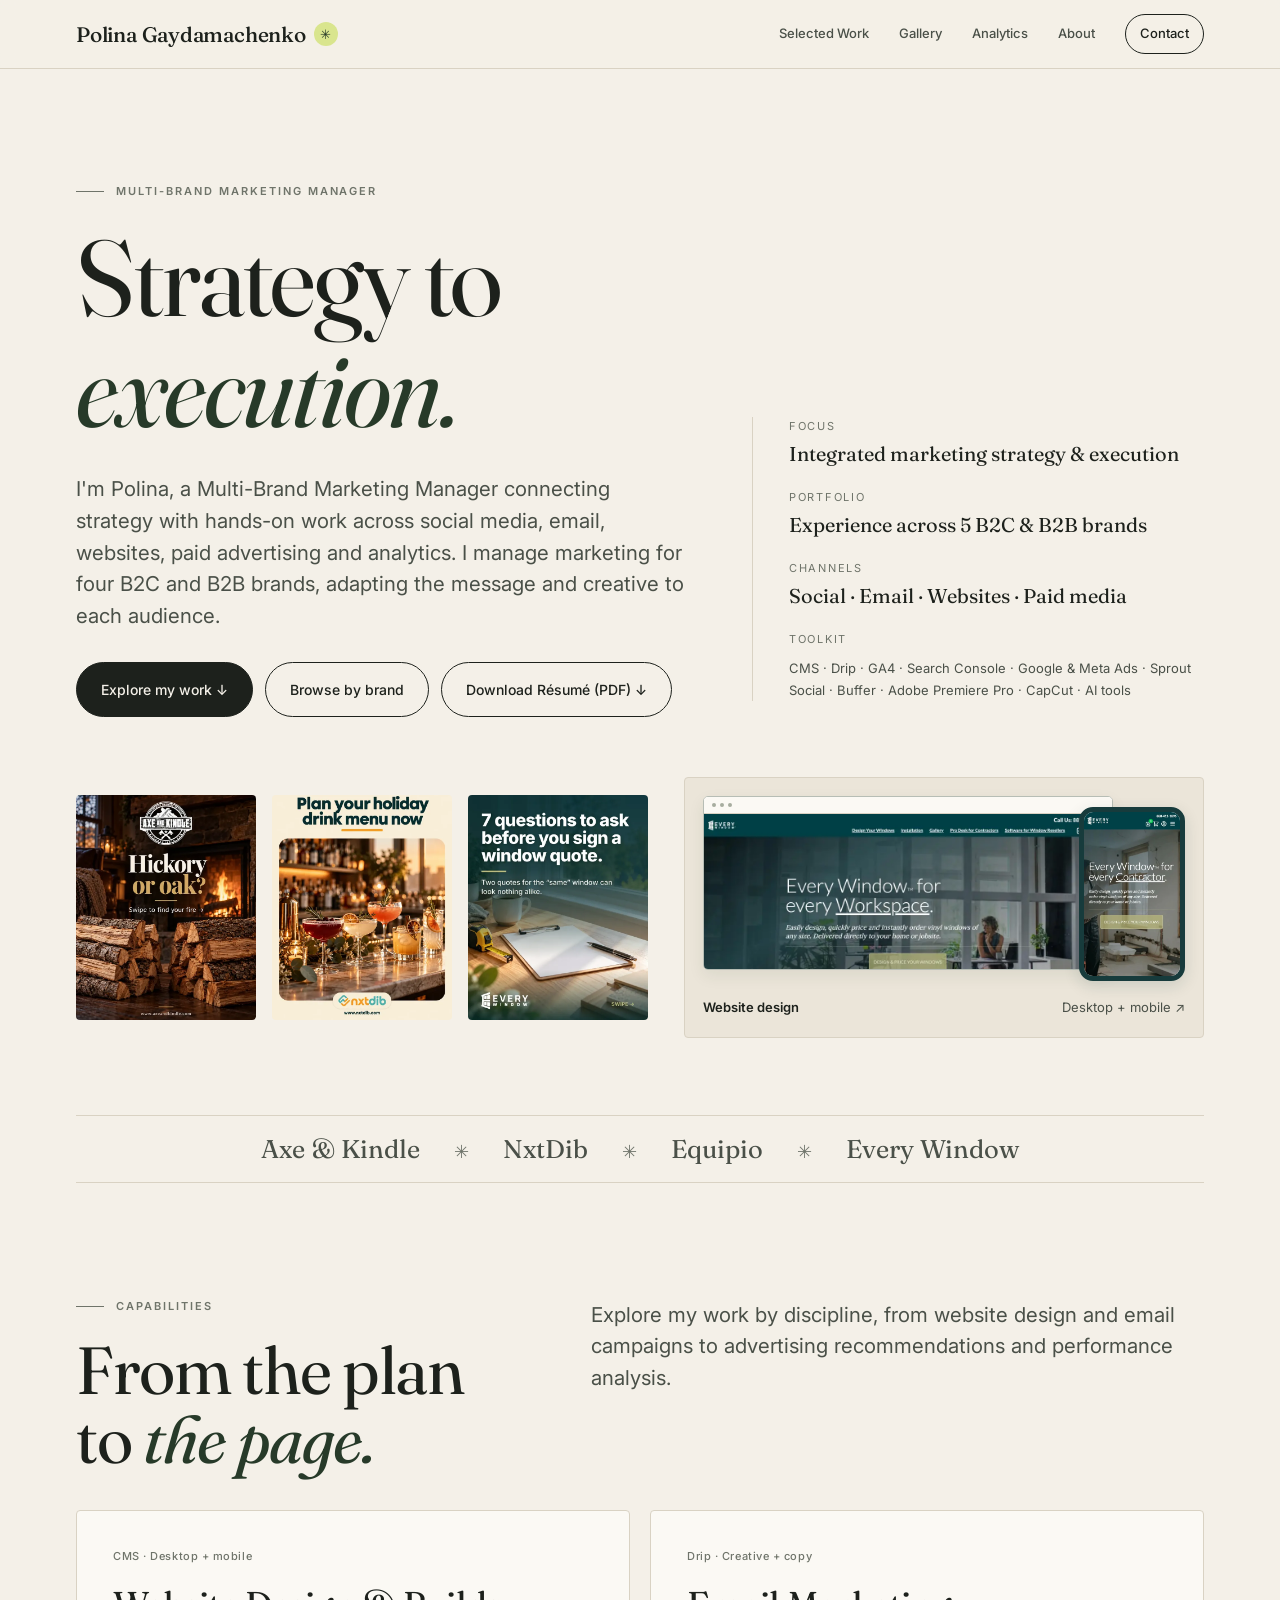
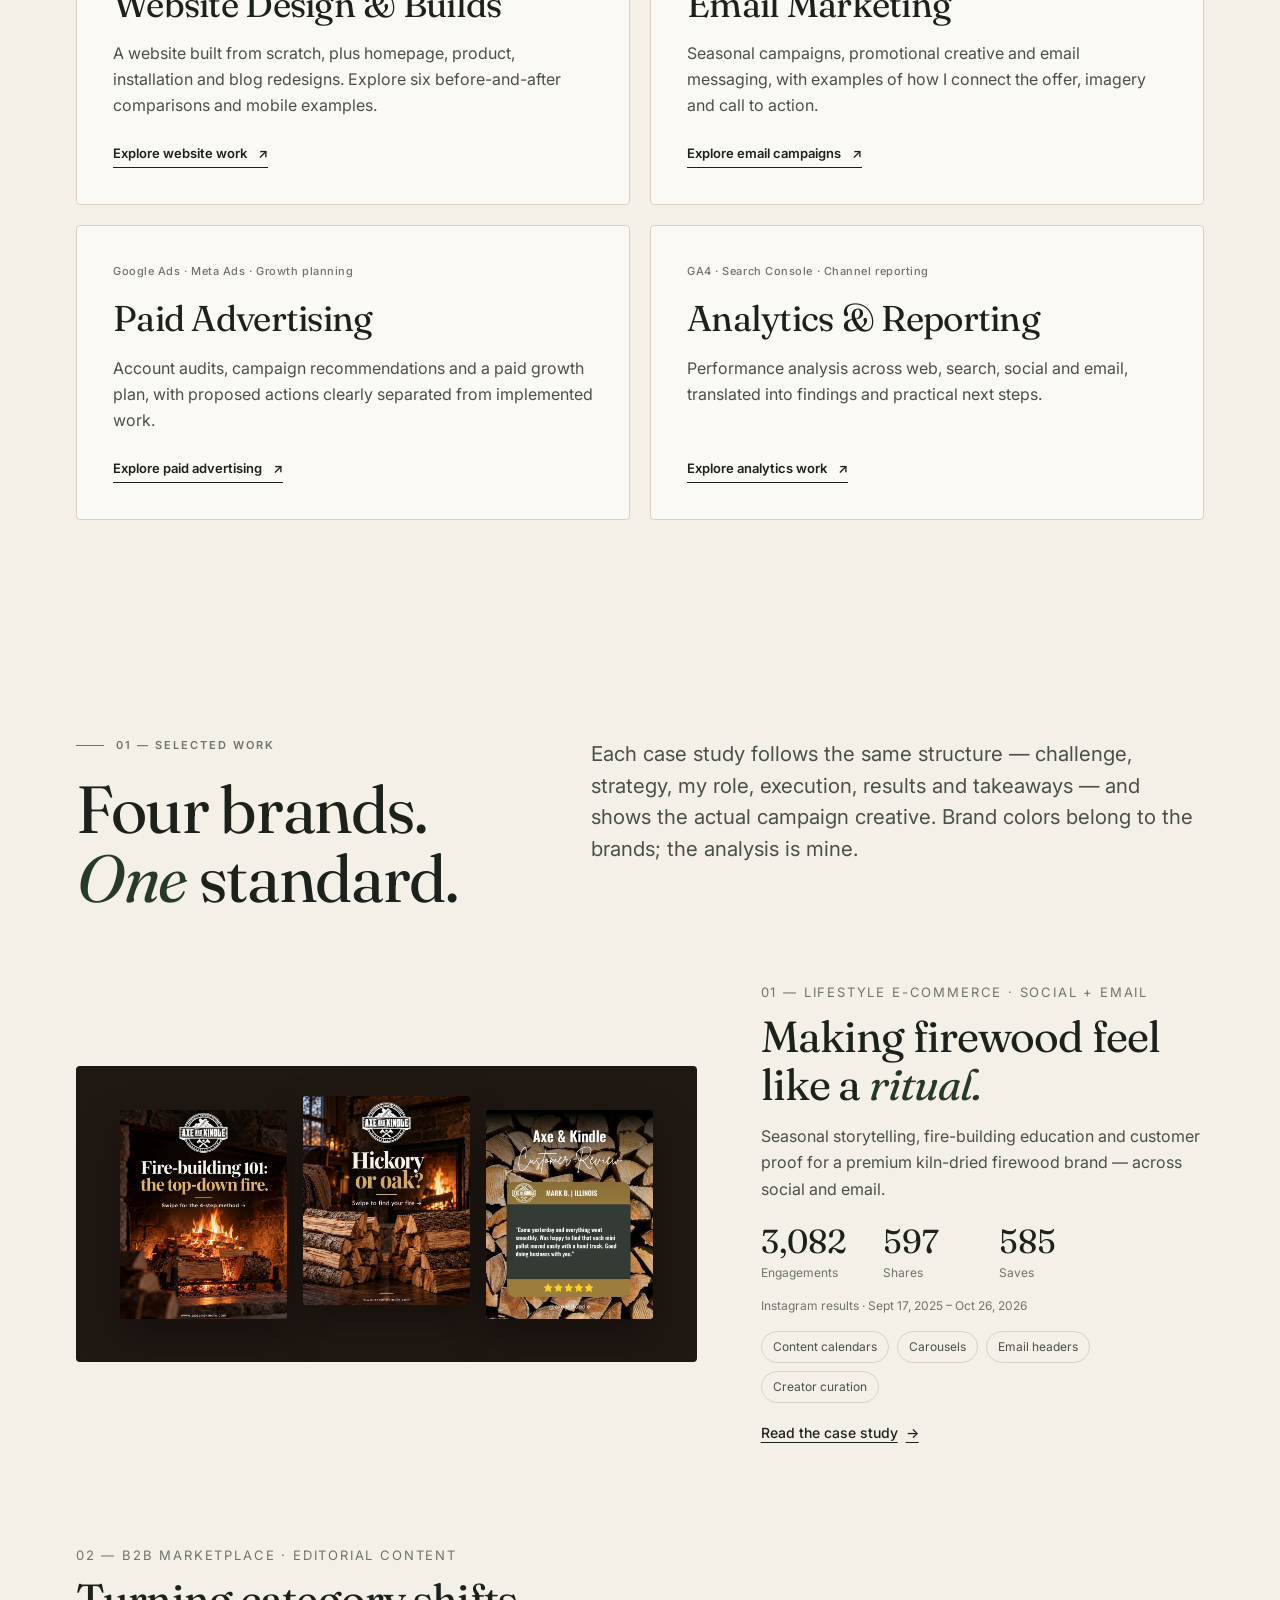
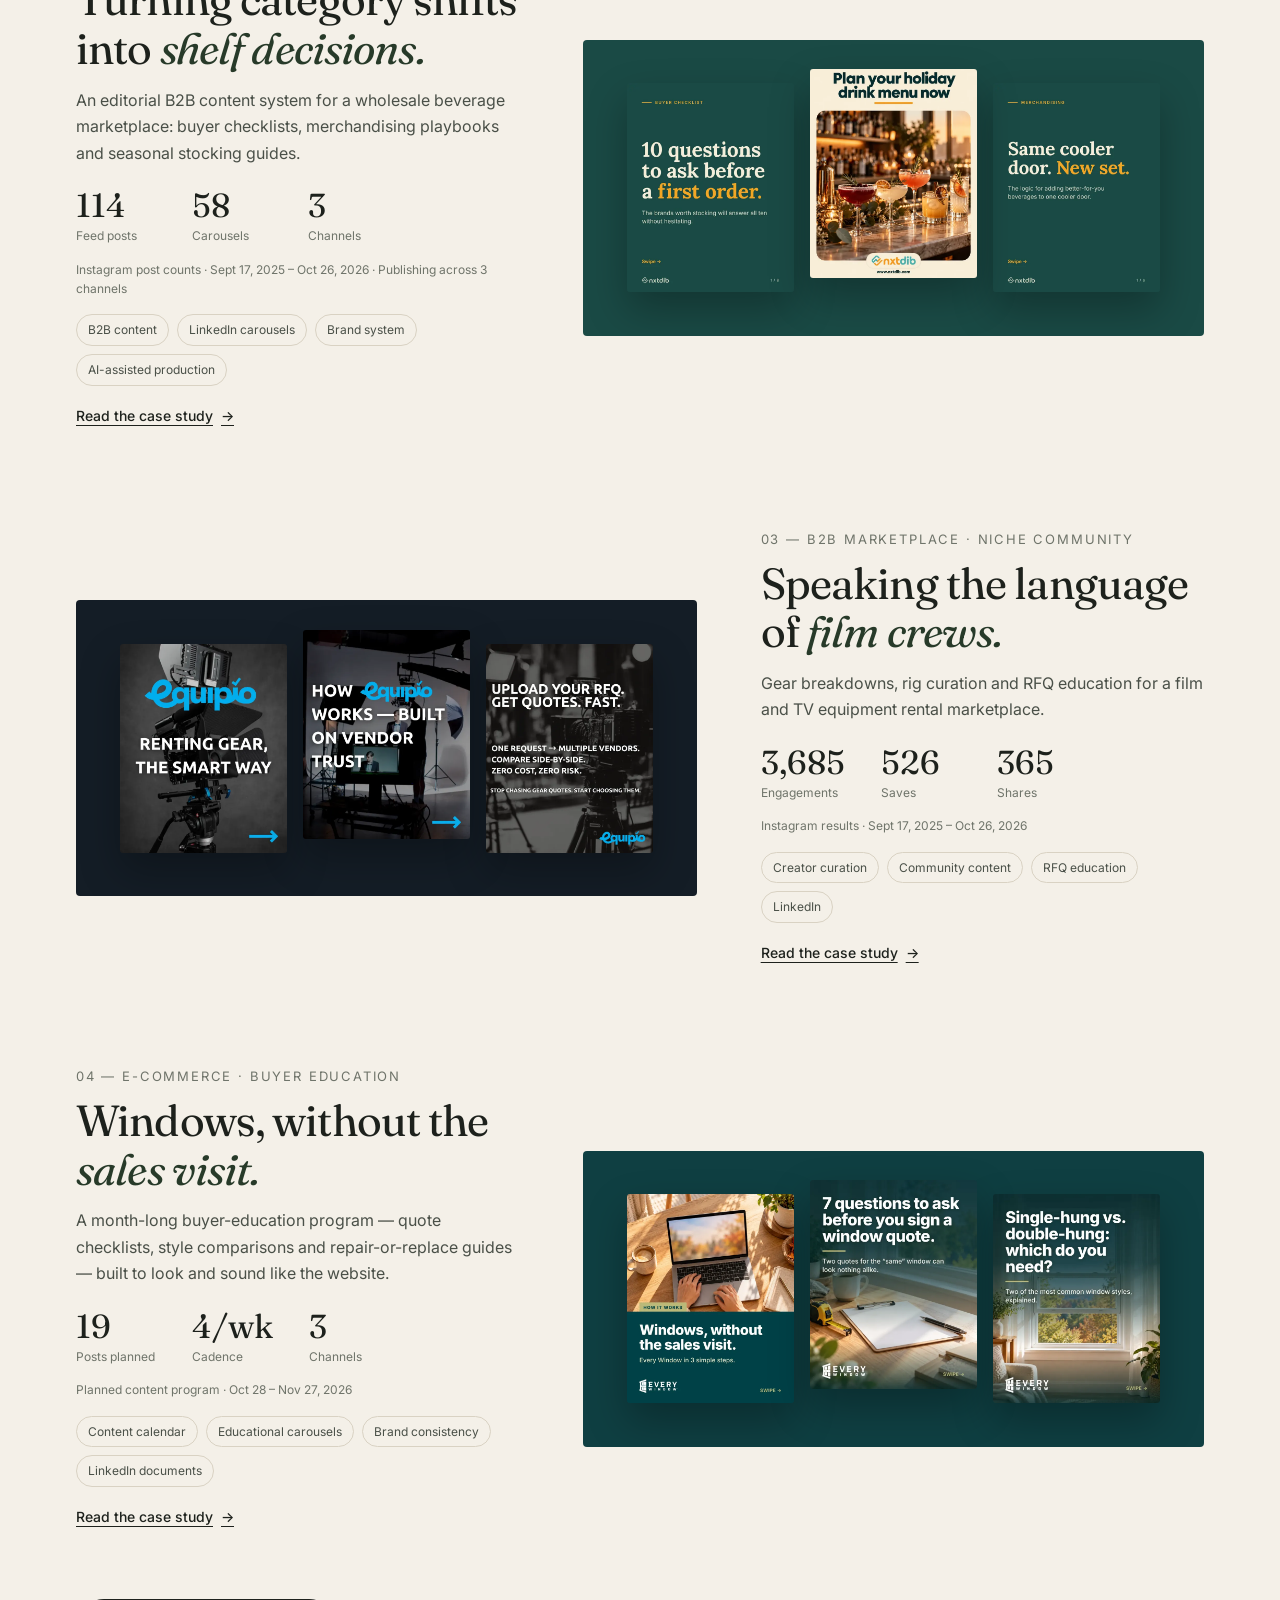
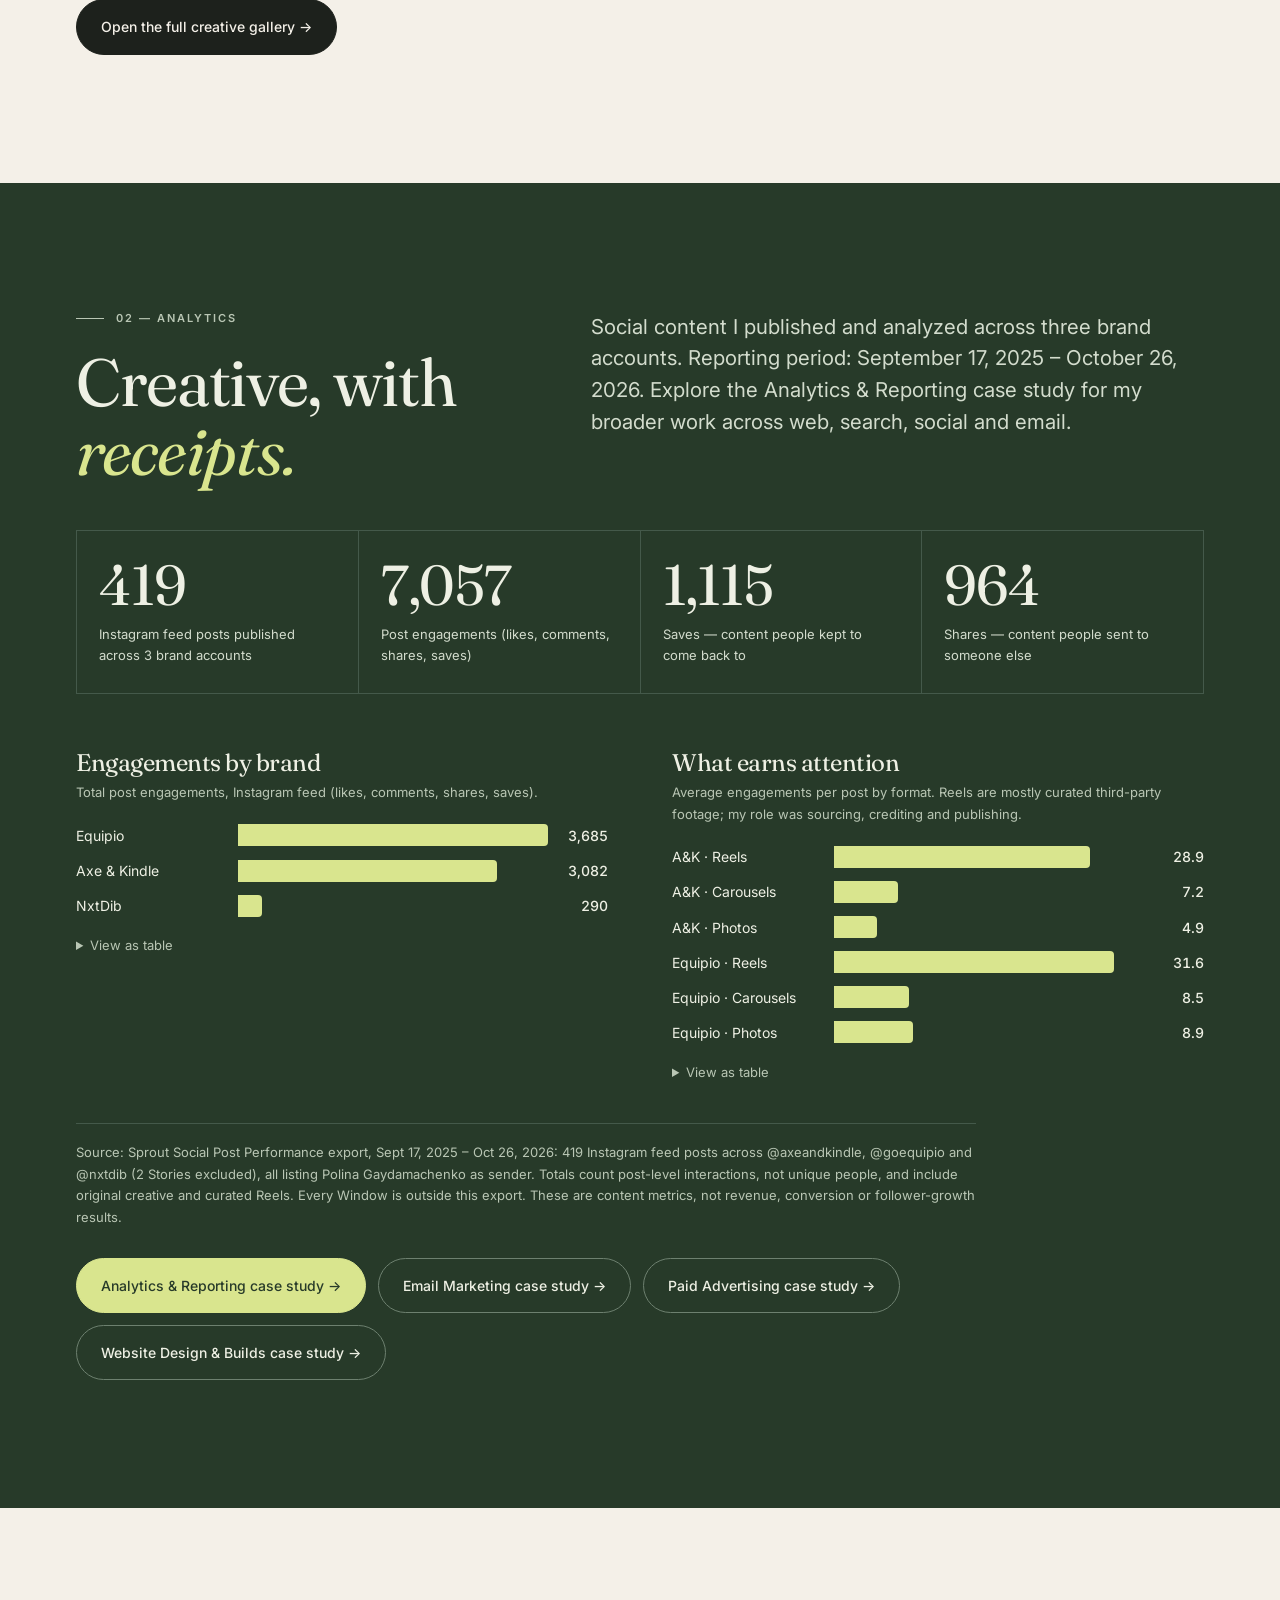
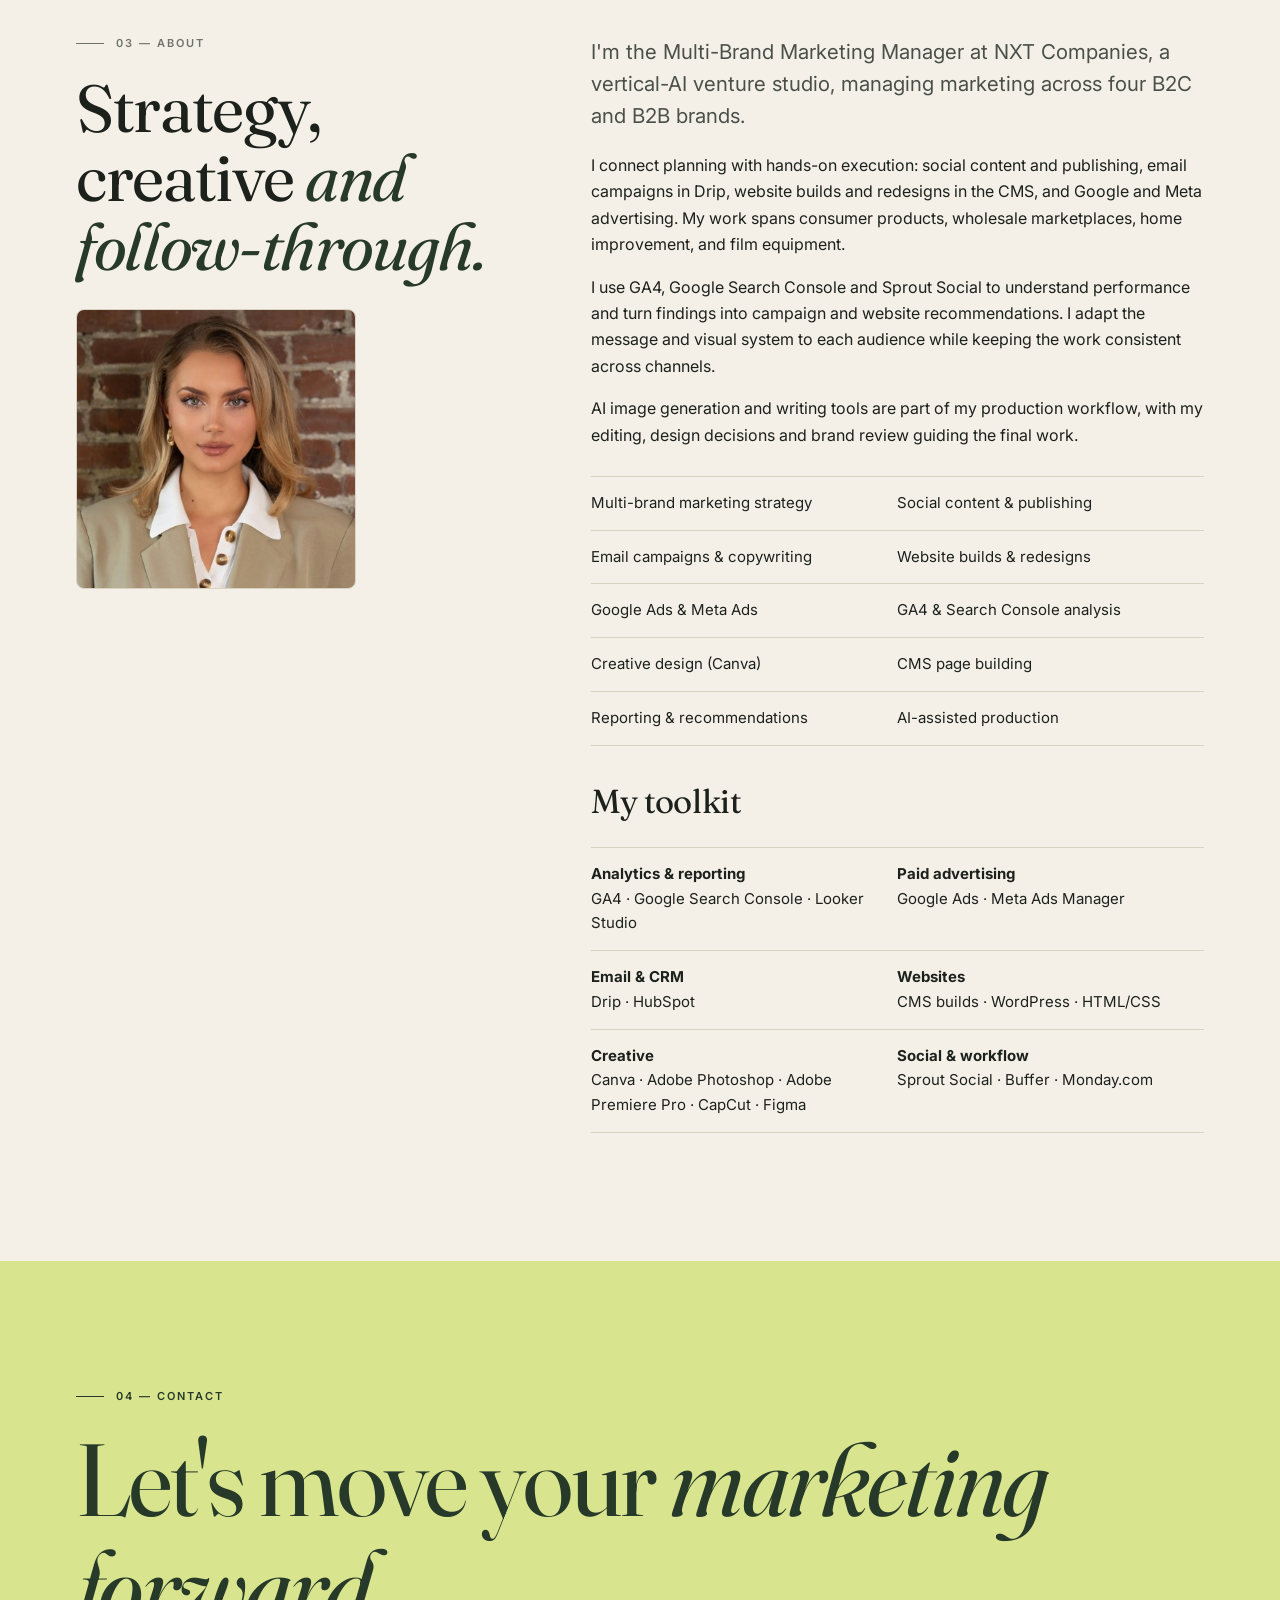
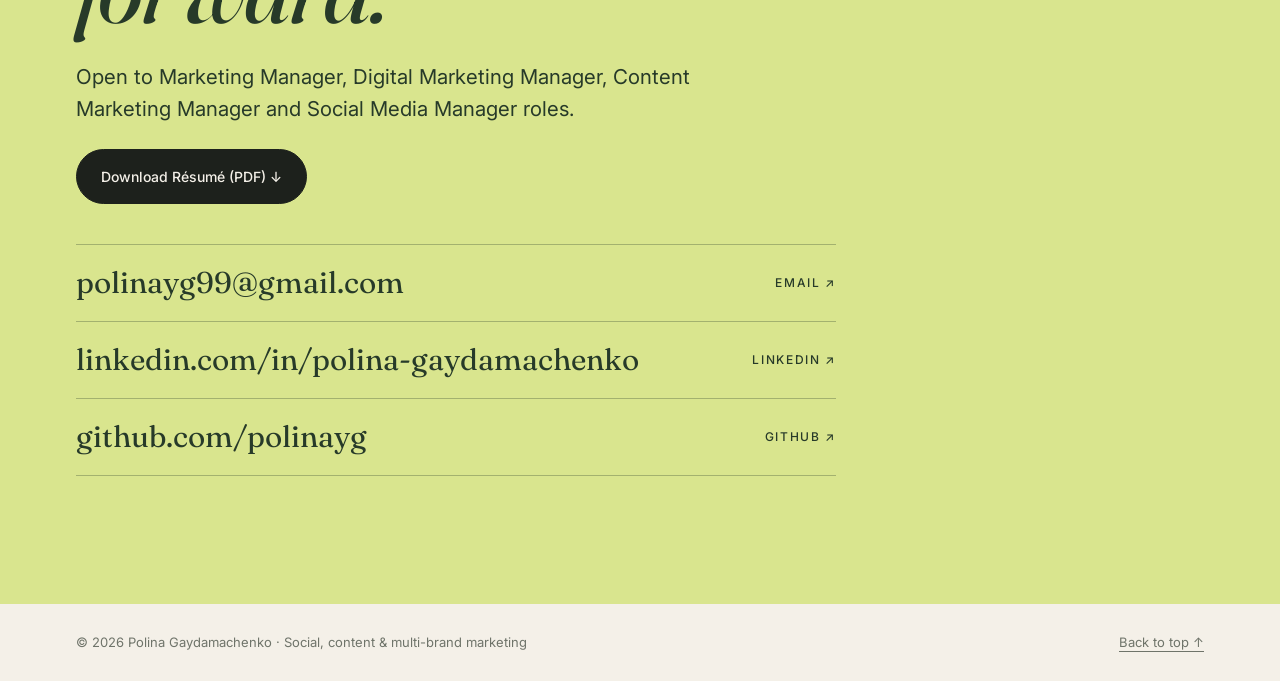
==== commit c470a366: "Distinguish five-brand experience from four featured case studies" ====
--- a/index.html
+++ b/index.html
@@ -46,7 +46,7 @@
 </div>
 <dl class="hero-meta">
 <div><dt>Focus</dt><dd>Integrated marketing strategy &amp; execution</dd></div>
-<div><dt>Portfolio</dt><dd>4 brands across B2C &amp; B2B</dd></div>
+<div><dt>Portfolio</dt><dd>Experience across 5 B2C &amp; B2B brands</dd></div>
 <div><dt>Channels</dt><dd>Social · Email · Websites · Paid media</dd></div>
 <div class="hero-toolkit"><dt>Toolkit</dt><dd>CMS · Drip · GA4 · Search Console · Google &amp; Meta Ads · Sprout Social · Buffer · Adobe Premiere Pro · CapCut · AI tools</dd></div>
 </dl></div>
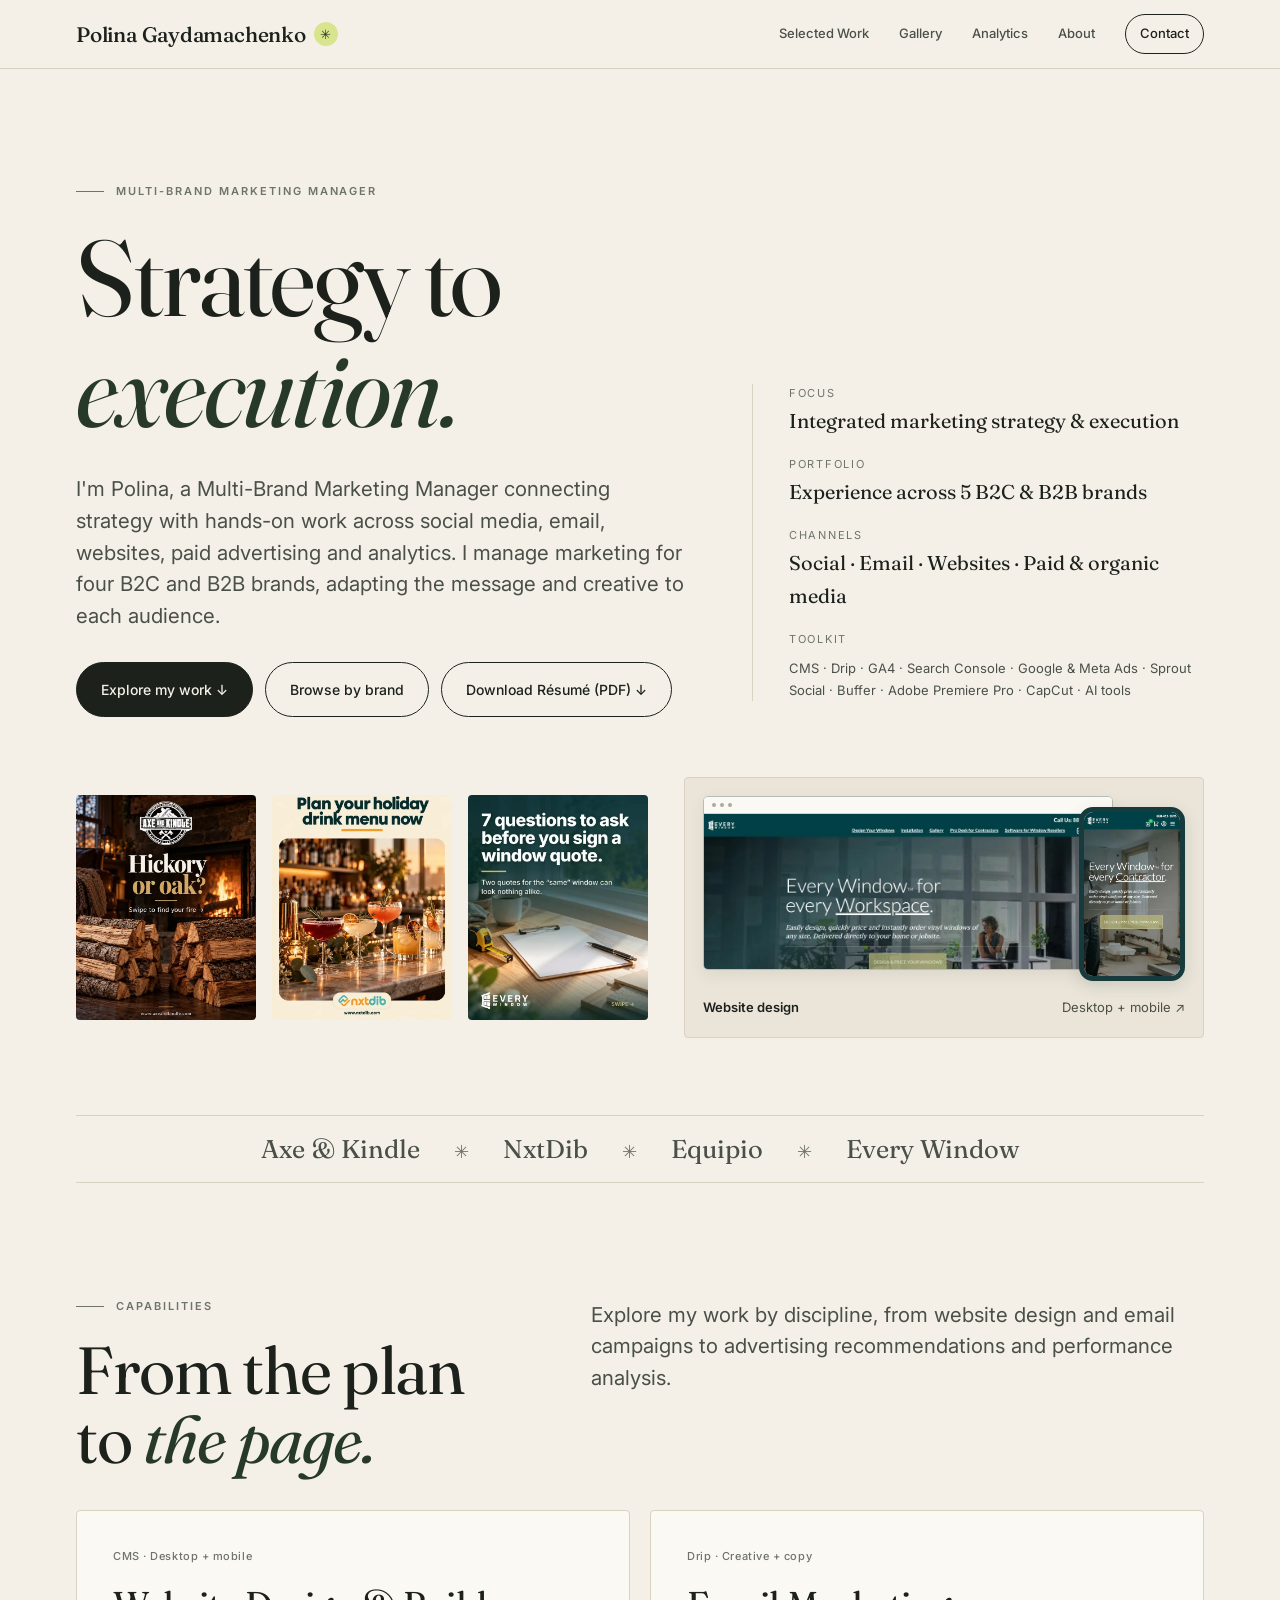
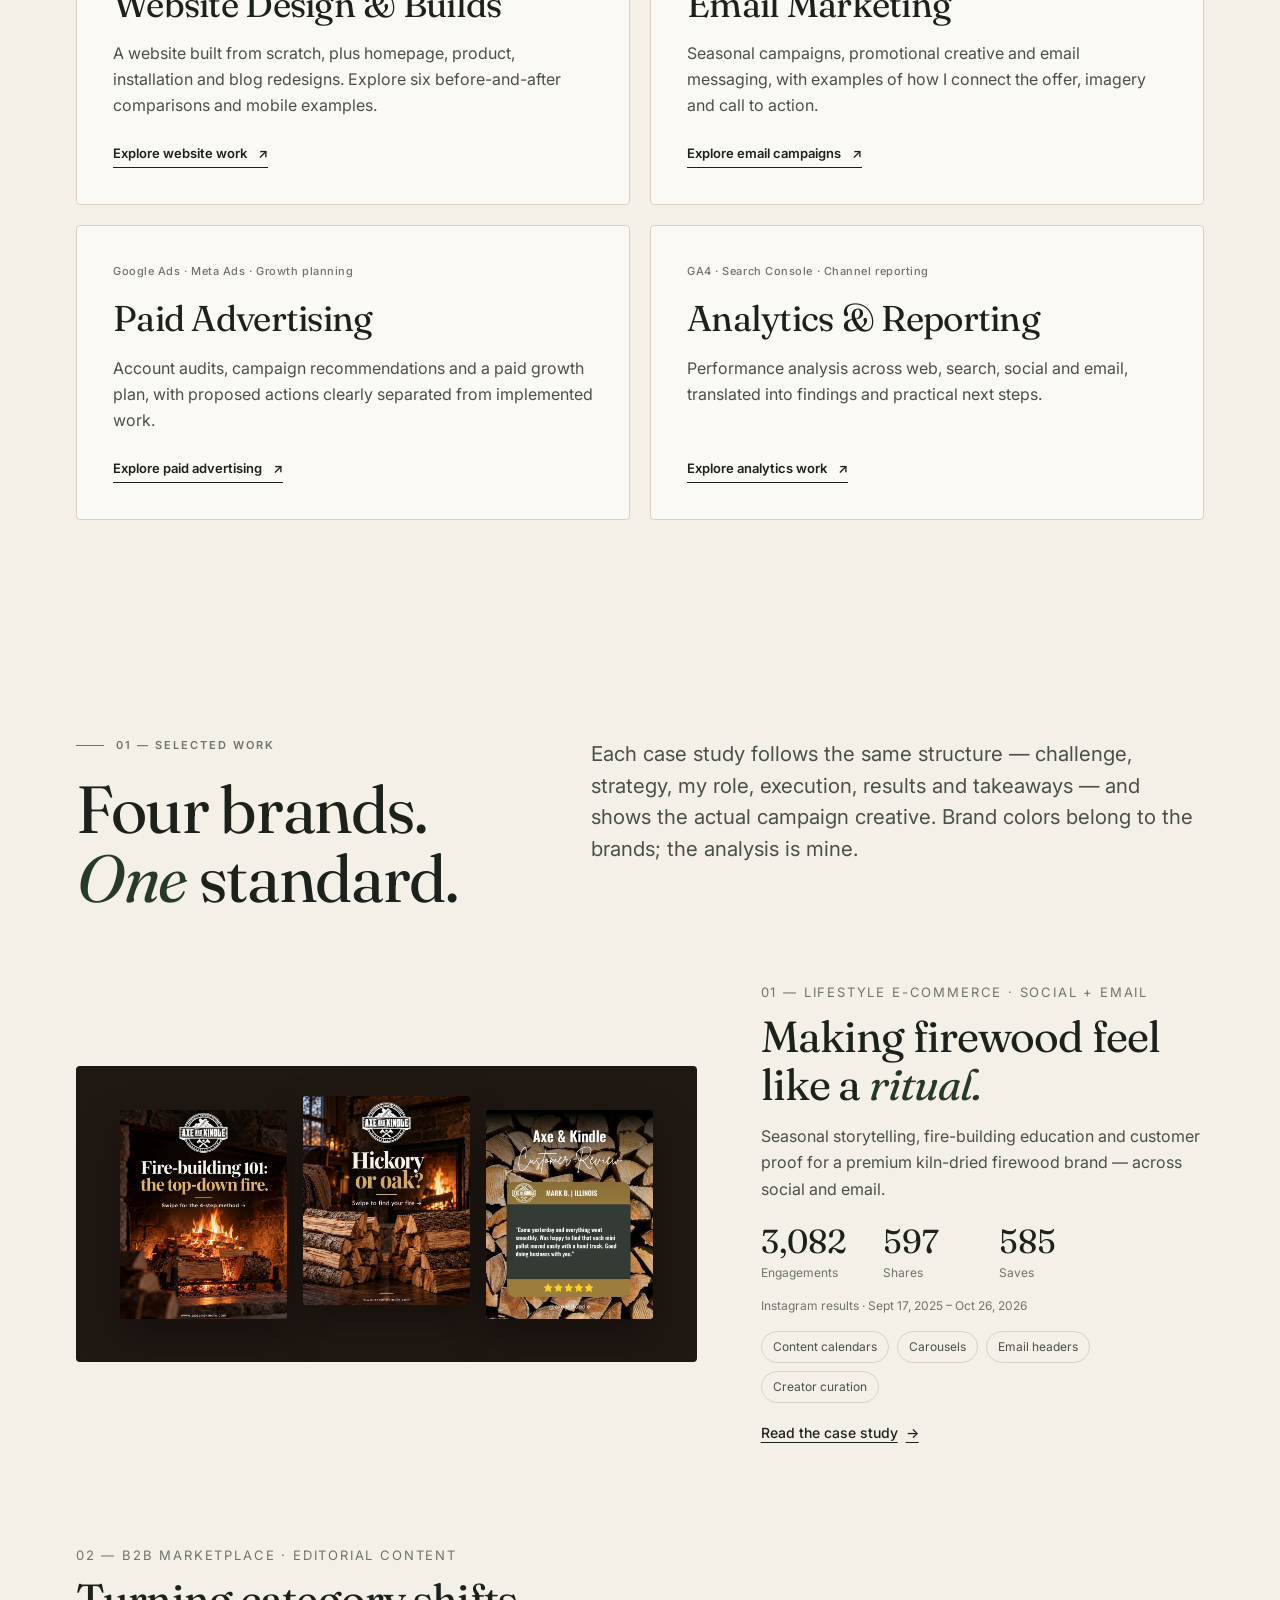
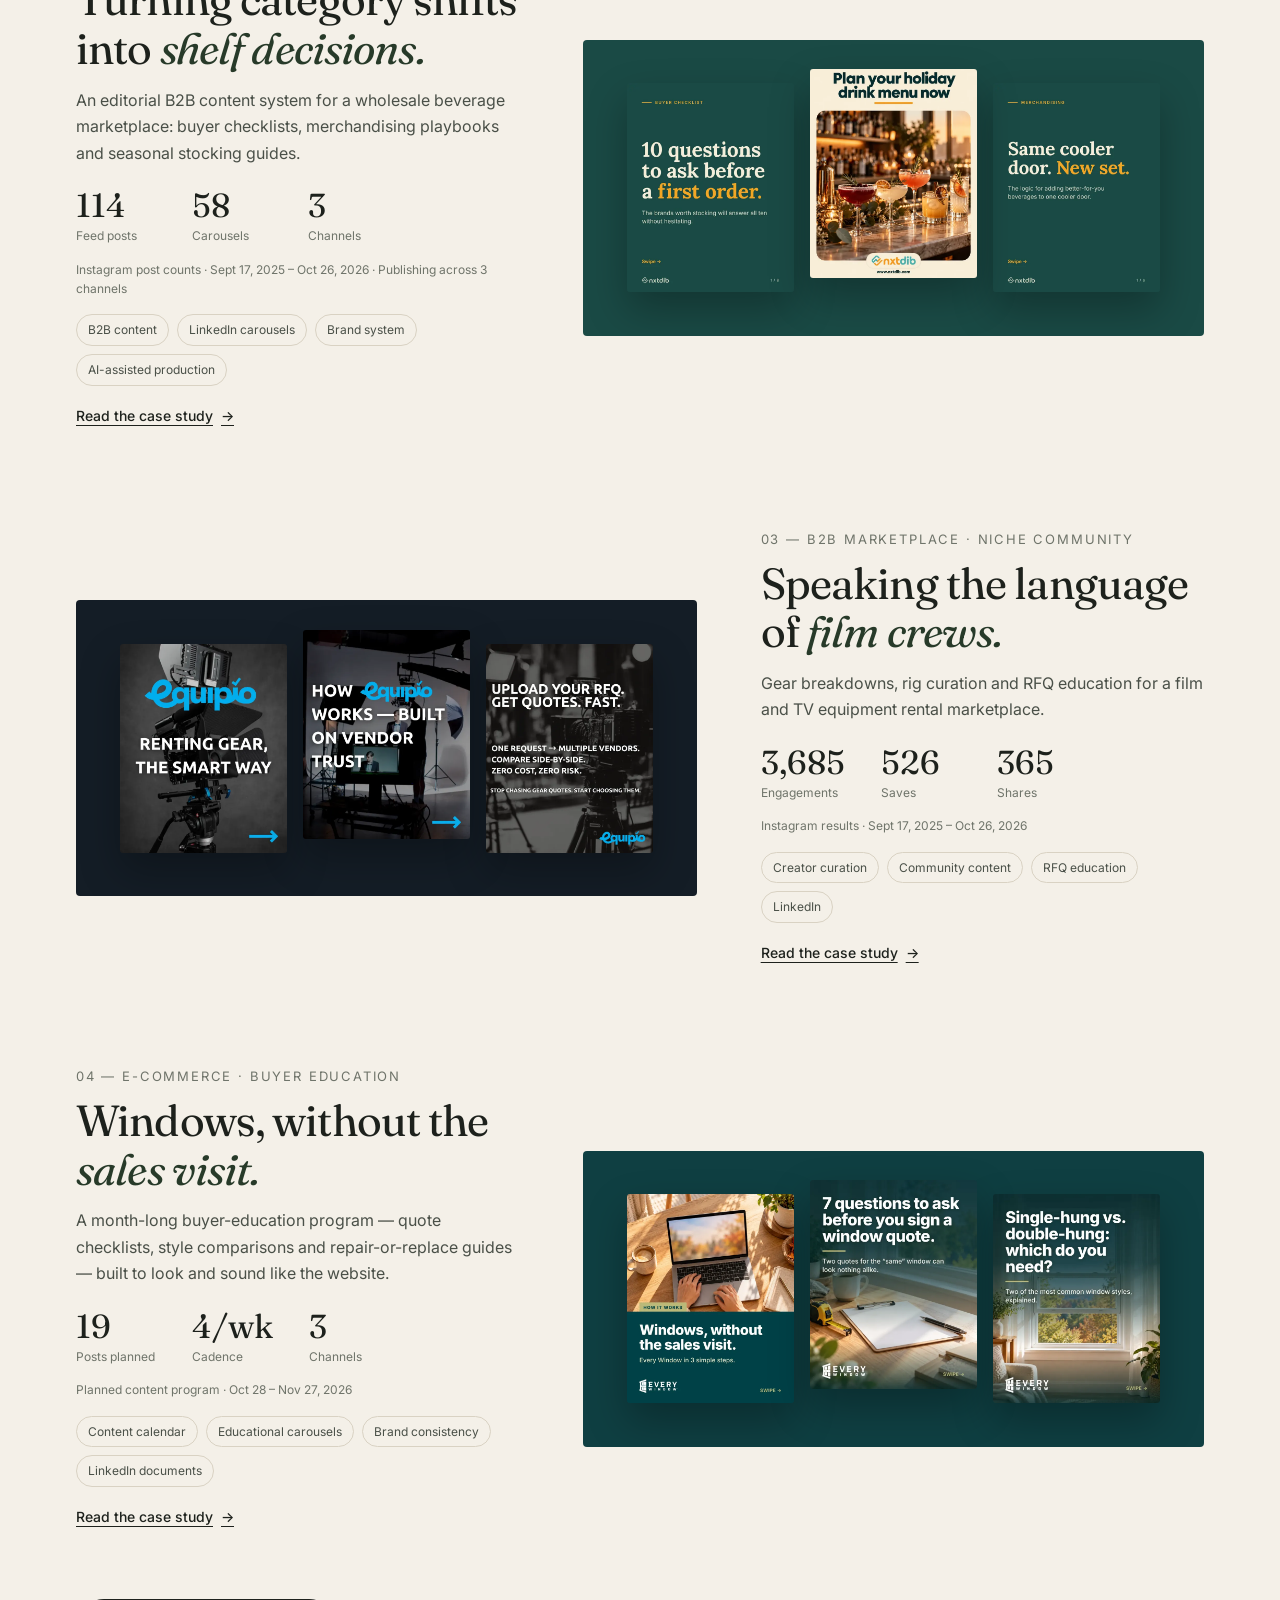
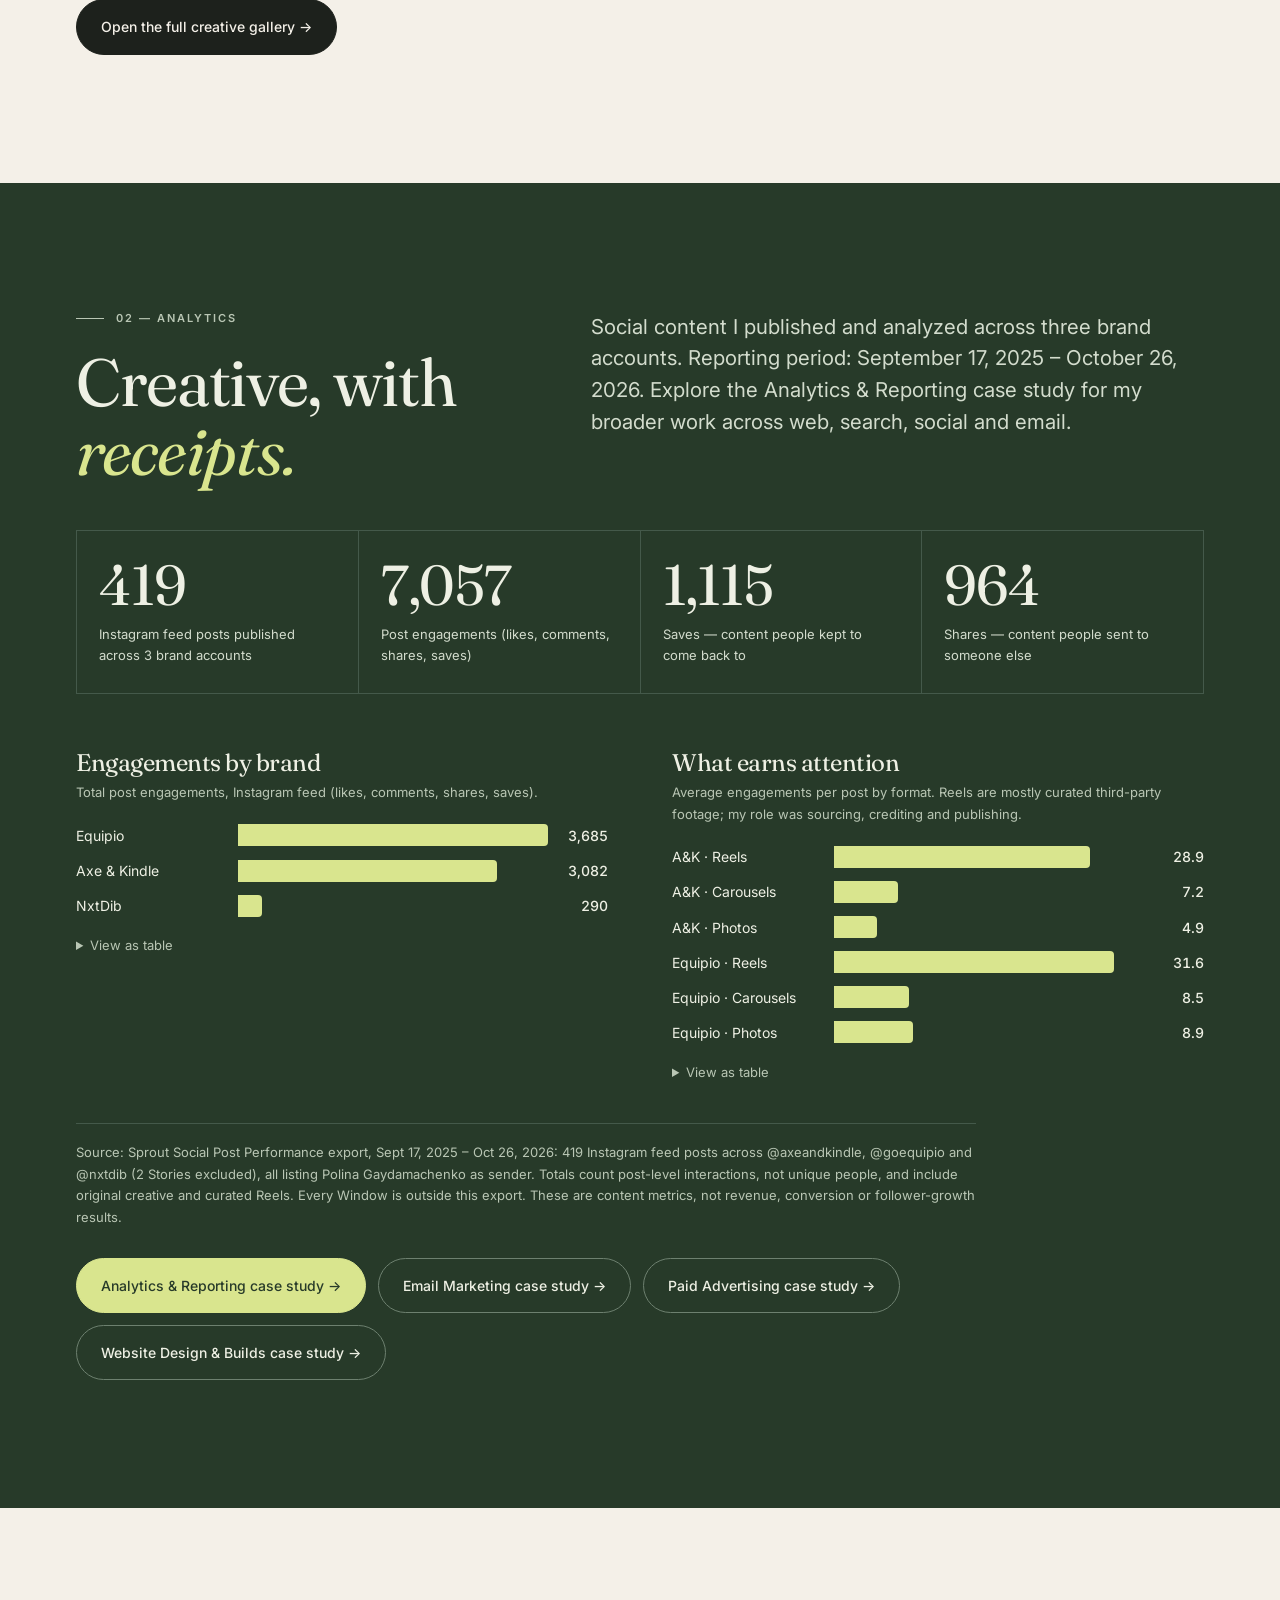
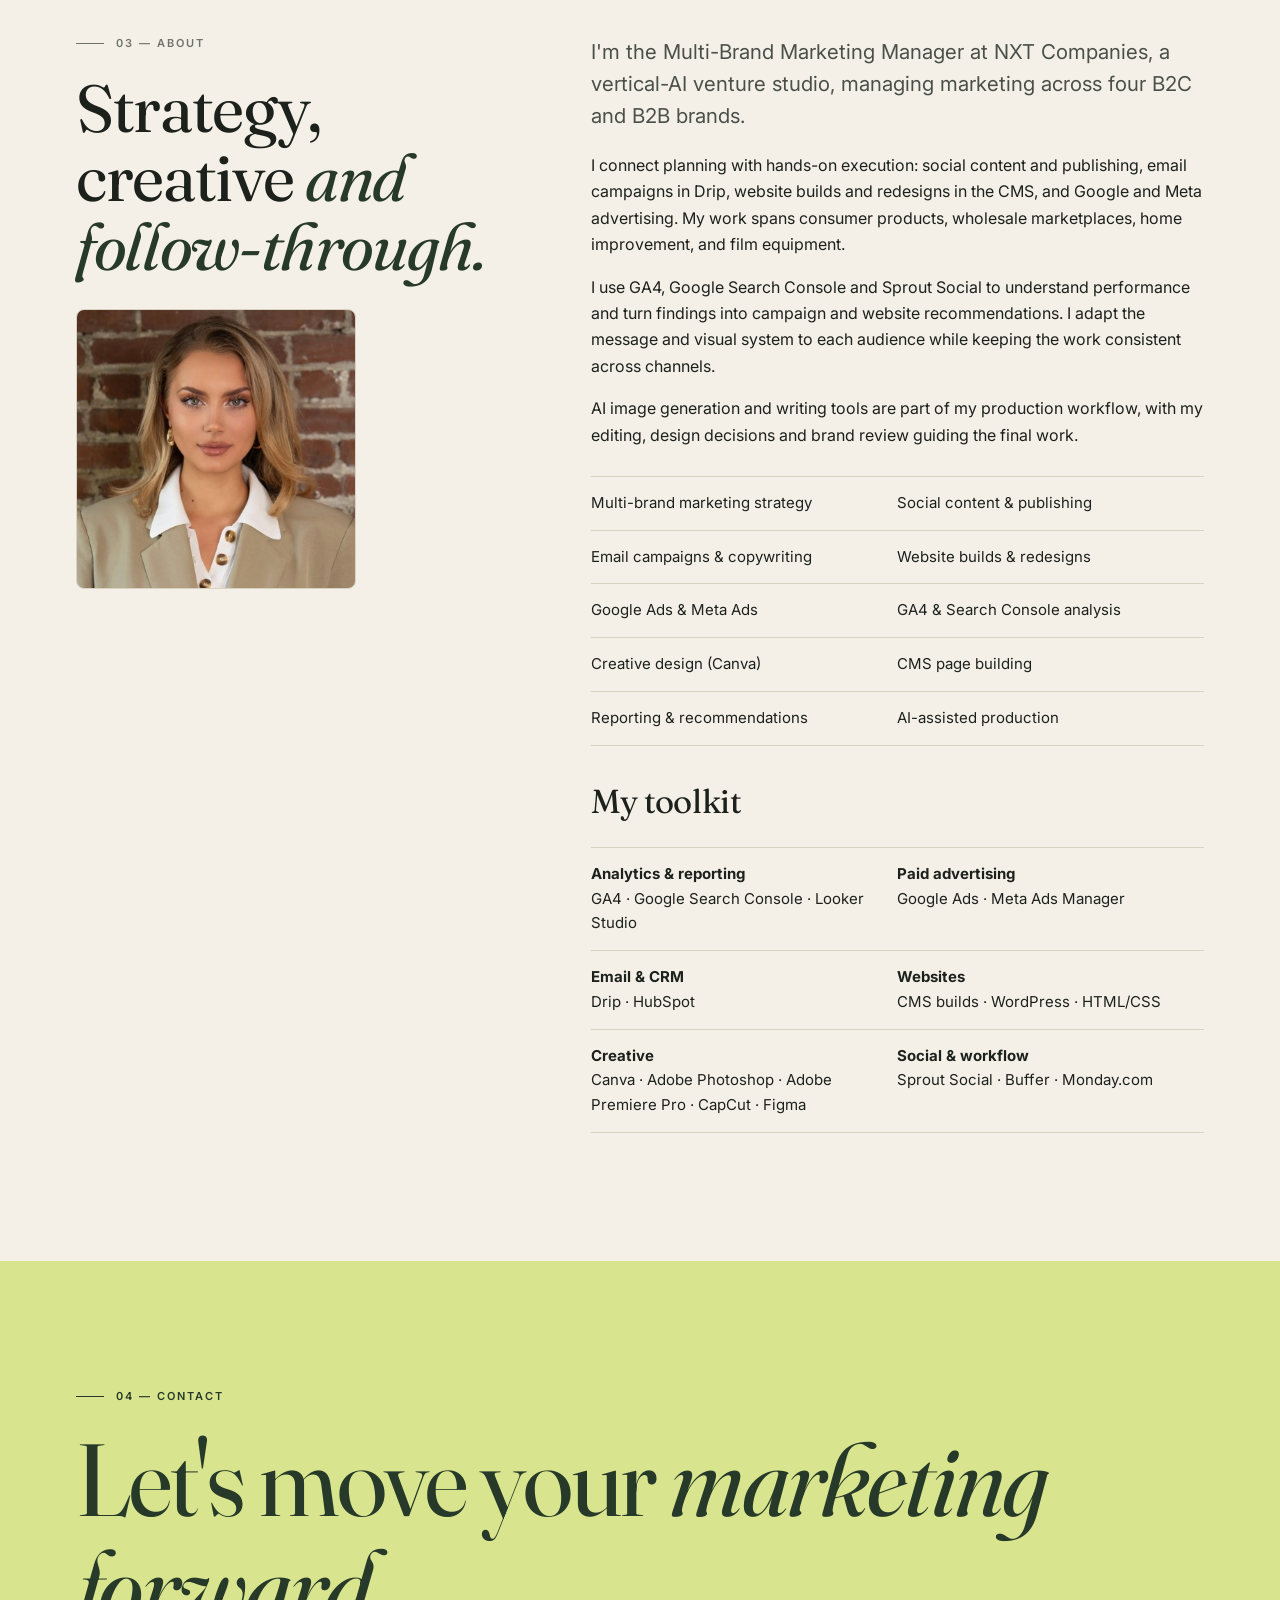
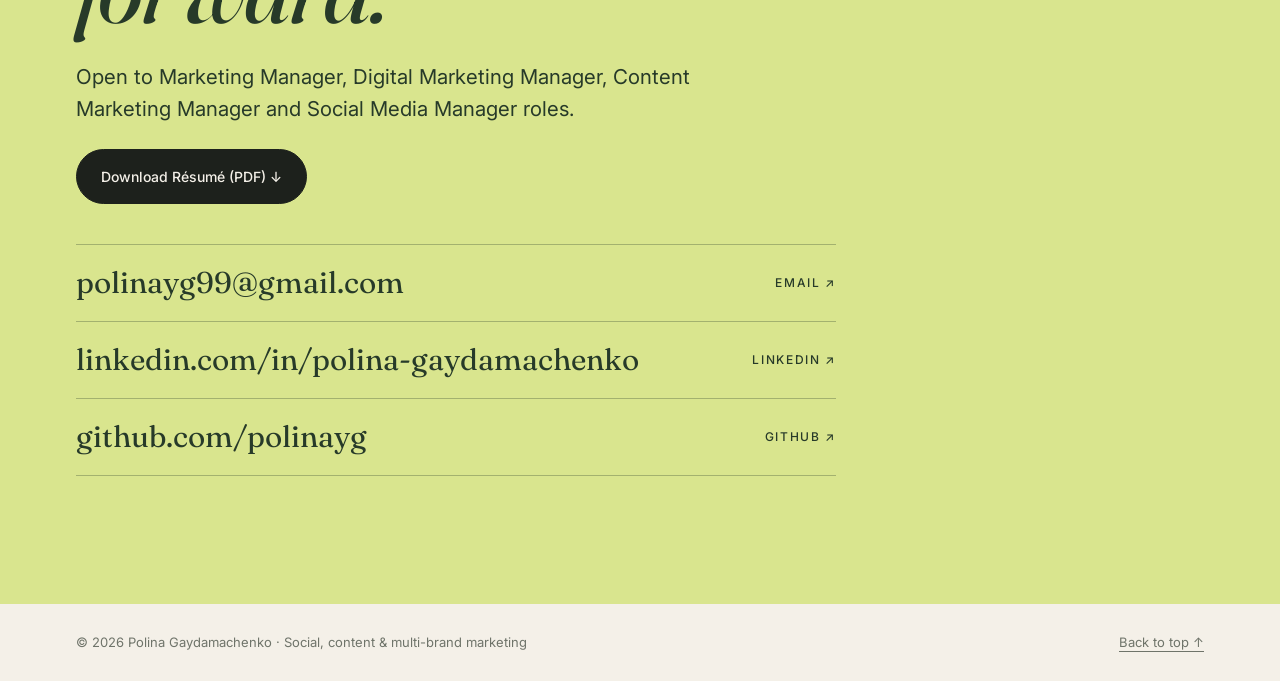
==== commit 3f33a0d2: "Include paid and organic media in homepage channels" ====
--- a/index.html
+++ b/index.html
@@ -47,7 +47,7 @@
 <dl class="hero-meta">
 <div><dt>Focus</dt><dd>Integrated marketing strategy &amp; execution</dd></div>
 <div><dt>Portfolio</dt><dd>Experience across 5 B2C &amp; B2B brands</dd></div>
-<div><dt>Channels</dt><dd>Social · Email · Websites · Paid media</dd></div>
+<div><dt>Channels</dt><dd>Social · Email · Websites · Paid &amp; organic media</dd></div>
 <div class="hero-toolkit"><dt>Toolkit</dt><dd>CMS · Drip · GA4 · Search Console · Google &amp; Meta Ads · Sprout Social · Buffer · Adobe Premiere Pro · CapCut · AI tools</dd></div>
 </dl></div>
 <div class="home-showcase"><div class="mosaic" aria-label="Original social campaign designs"><a href="axe-and-kindle.html" aria-label="Axe &amp; Kindle case study"><img src="assets/img/ak/hickory-oak-01-sm.webp" srcset="assets/img/ak/hickory-oak-01-sm.webp 640w, assets/img/ak/hickory-oak-01.webp 1092w" sizes="(max-width:760px) 33vw, 200px" width="640" height="844" alt="Axe &amp; Kindle carousel cover: “Hickory or oak?” over a stacked-firewood fireplace scene" fetchpriority="high" decoding="async"></a><a href="nxtdib.html" aria-label="NxtDib case study"><img src="assets/img/nxtdib/holiday-menu-01-sm.webp" srcset="assets/img/nxtdib/holiday-menu-01-sm.webp 640w, assets/img/nxtdib/holiday-menu-01.webp 1092w" sizes="(max-width:760px) 33vw, 200px" width="640" height="844" alt="NxtDib carousel cover: “Plan your holiday drink menu now” with zero-proof cocktails on a bar" fetchpriority="high" decoding="async"></a><a href="every-window.html" aria-label="Every Window case study"><img src="assets/img/every-window/7-questions-01-sm.webp" srcset="assets/img/every-window/7-questions-01-sm.webp 640w, assets/img/every-window/7-questions-01.webp 1080w" sizes="(max-width:760px) 33vw, 200px" width="640" height="800" alt="Every Window carousel cover: “7 questions to ask before you sign a window quote”" fetchpriority="high" decoding="async"></a></div>
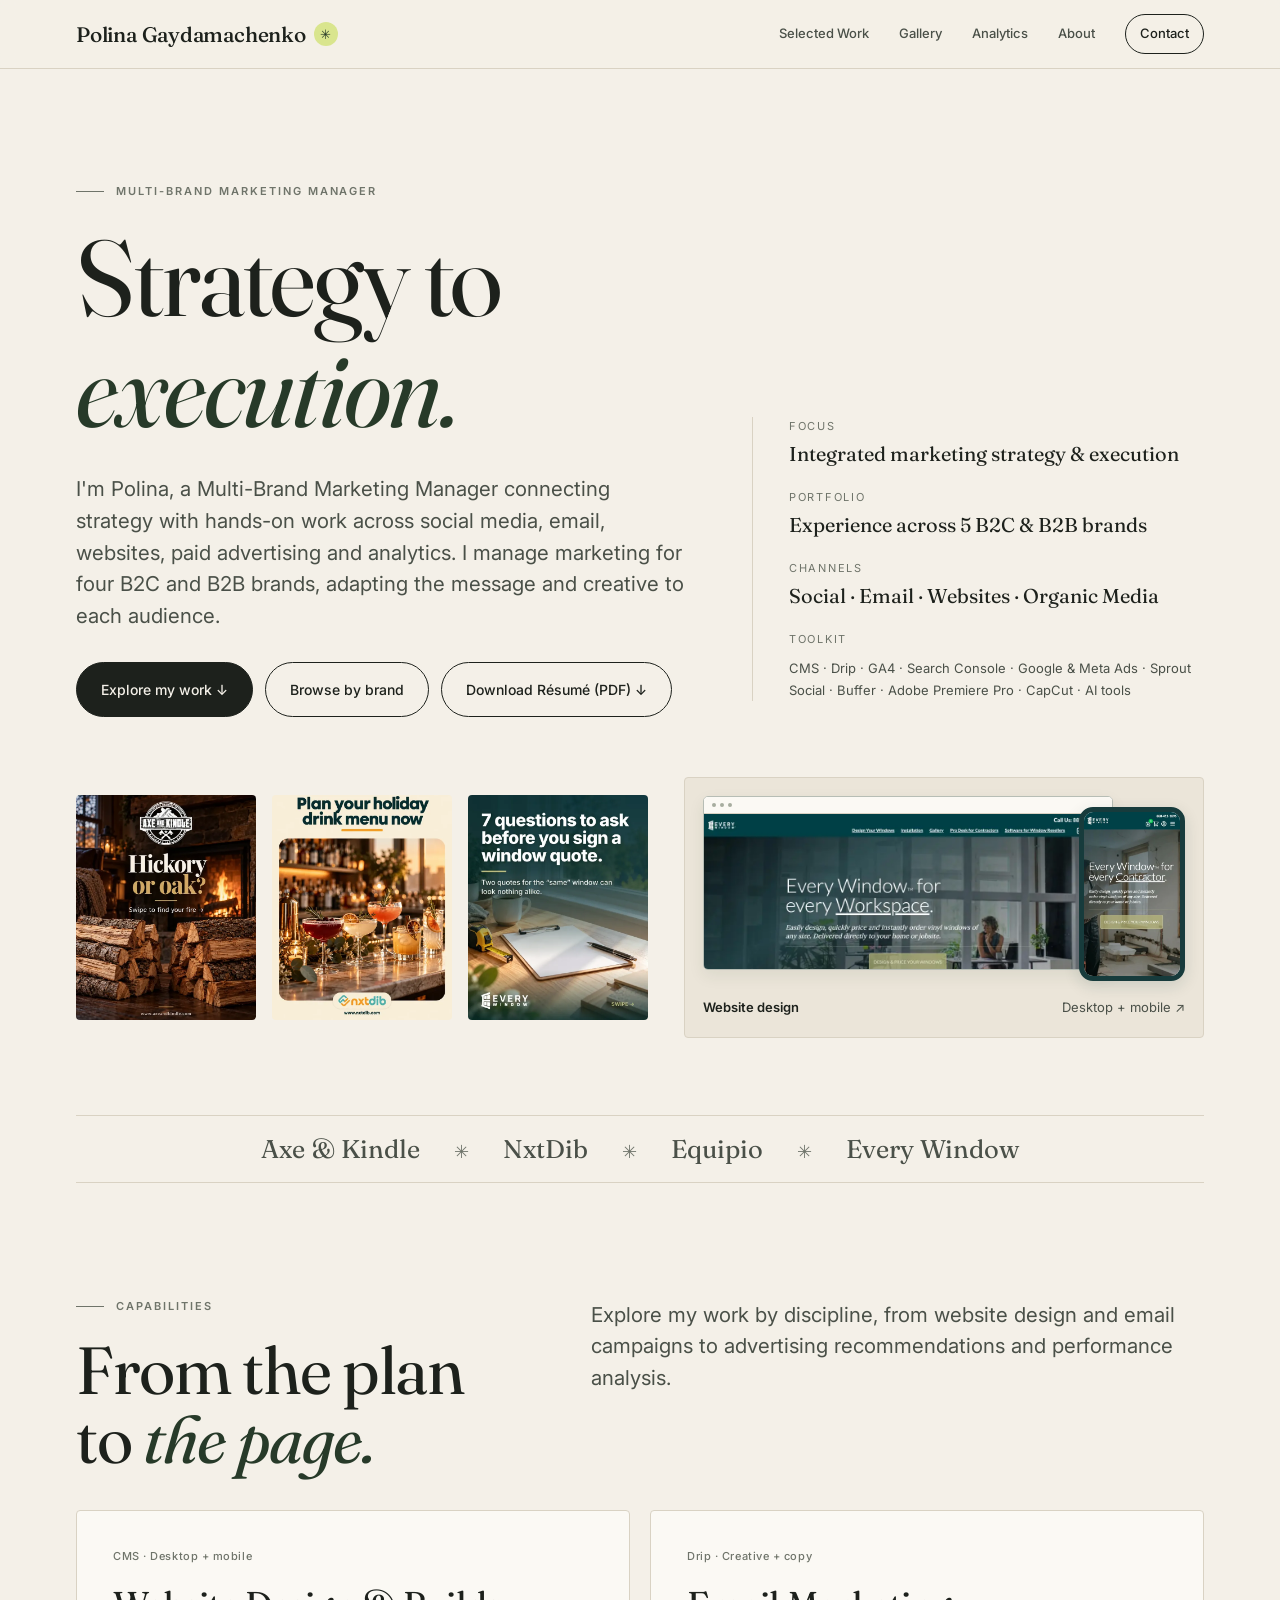
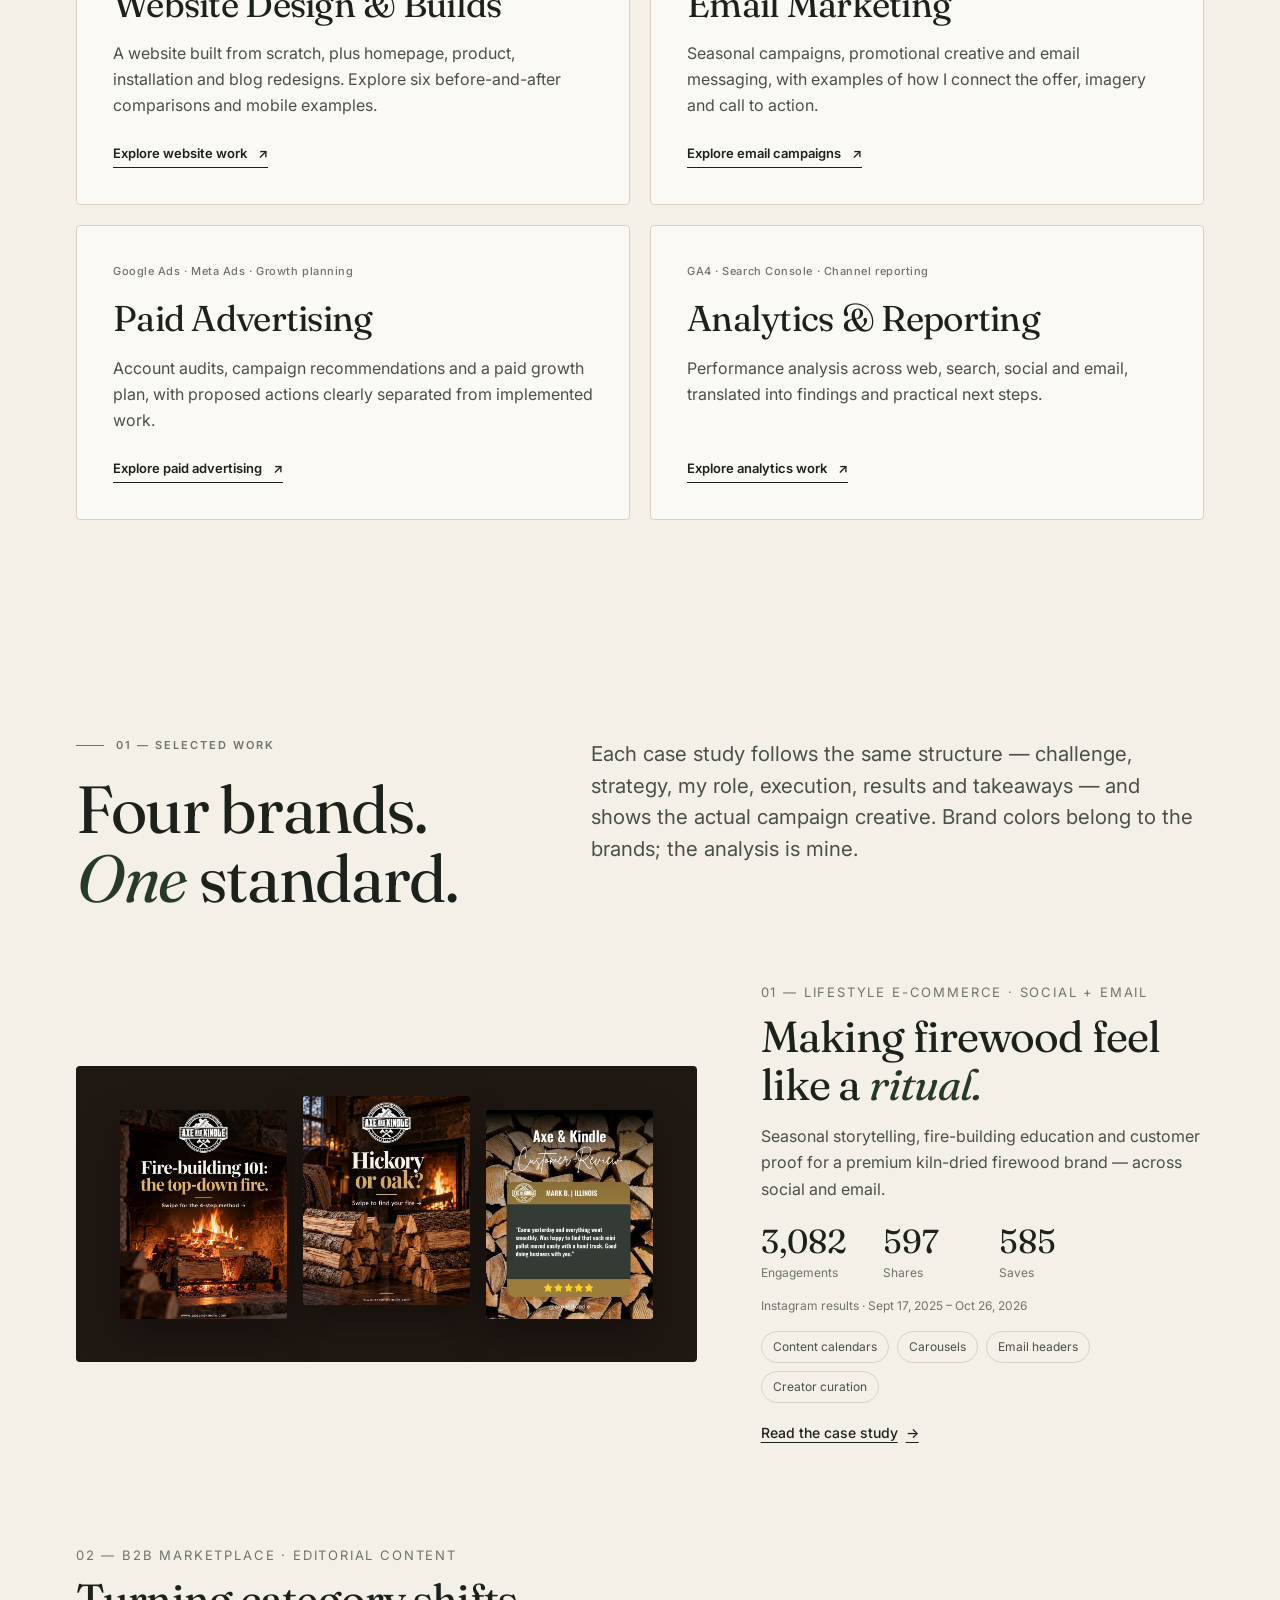
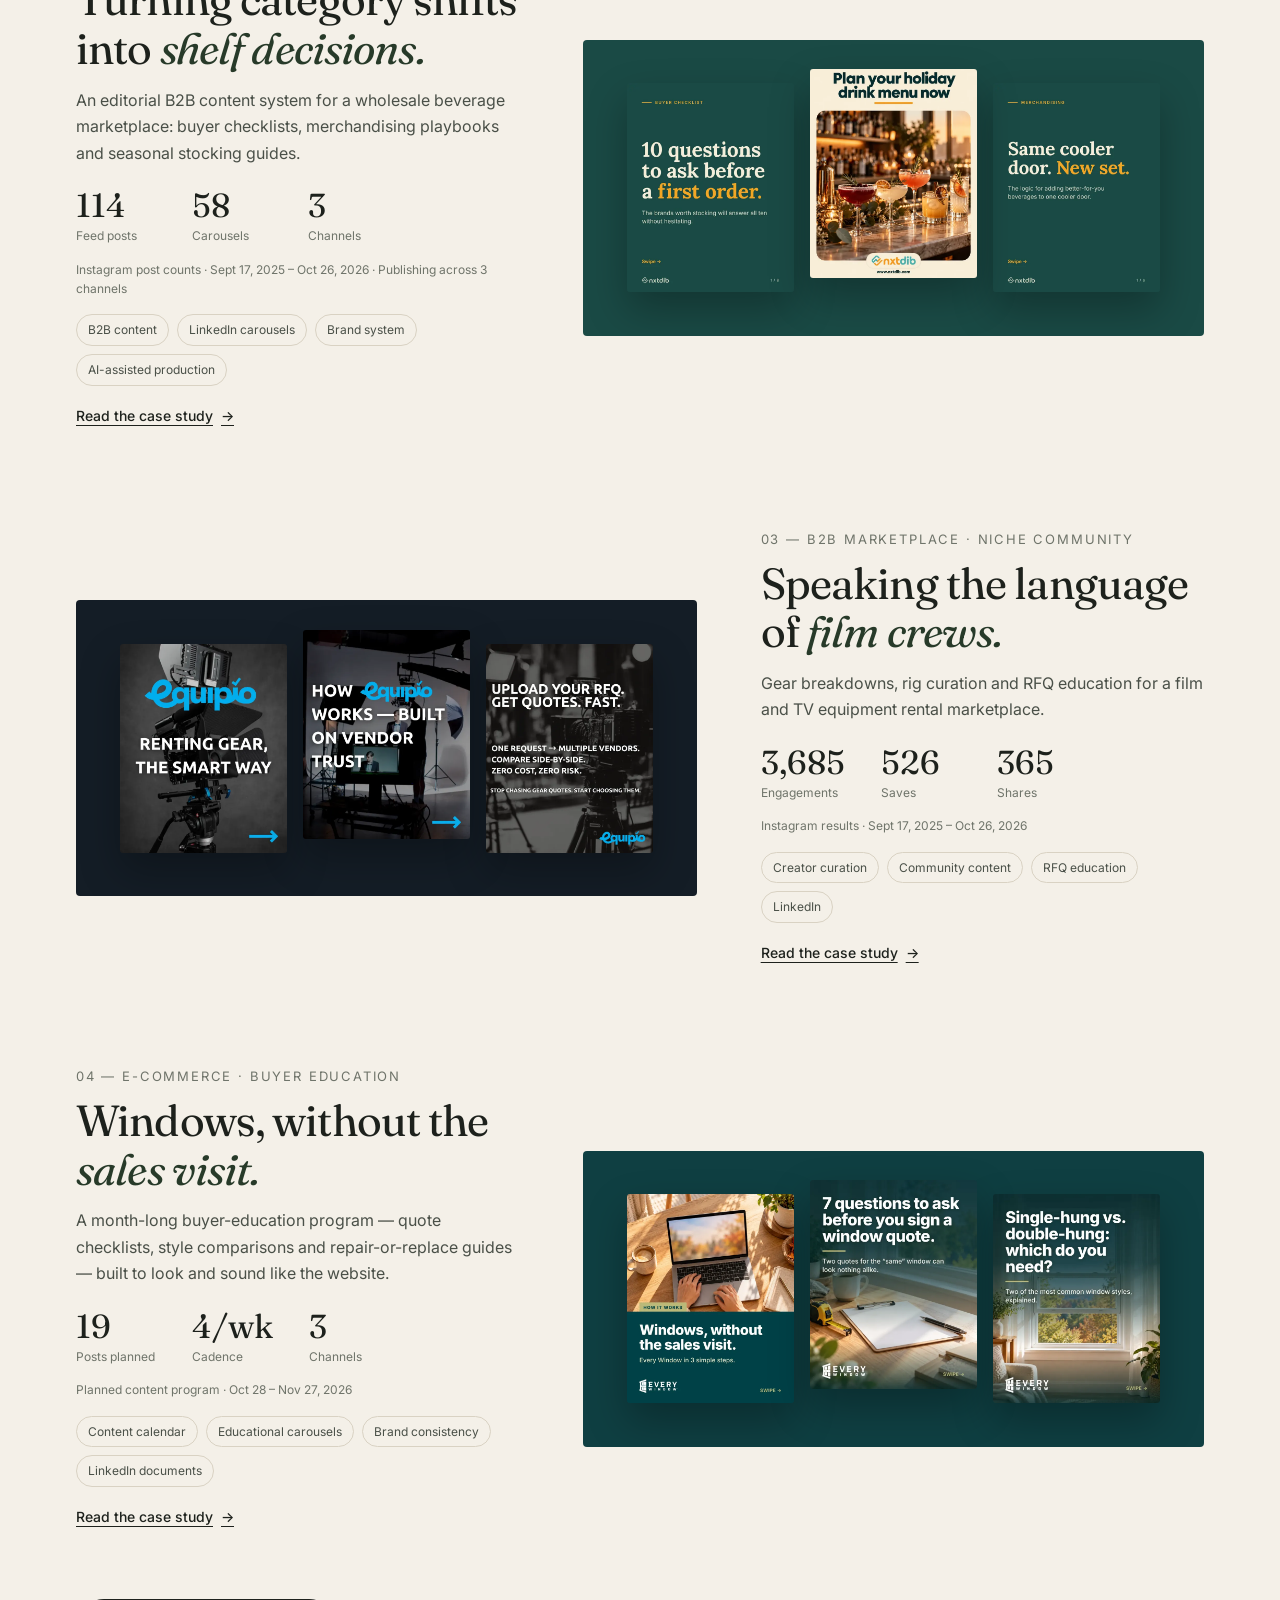
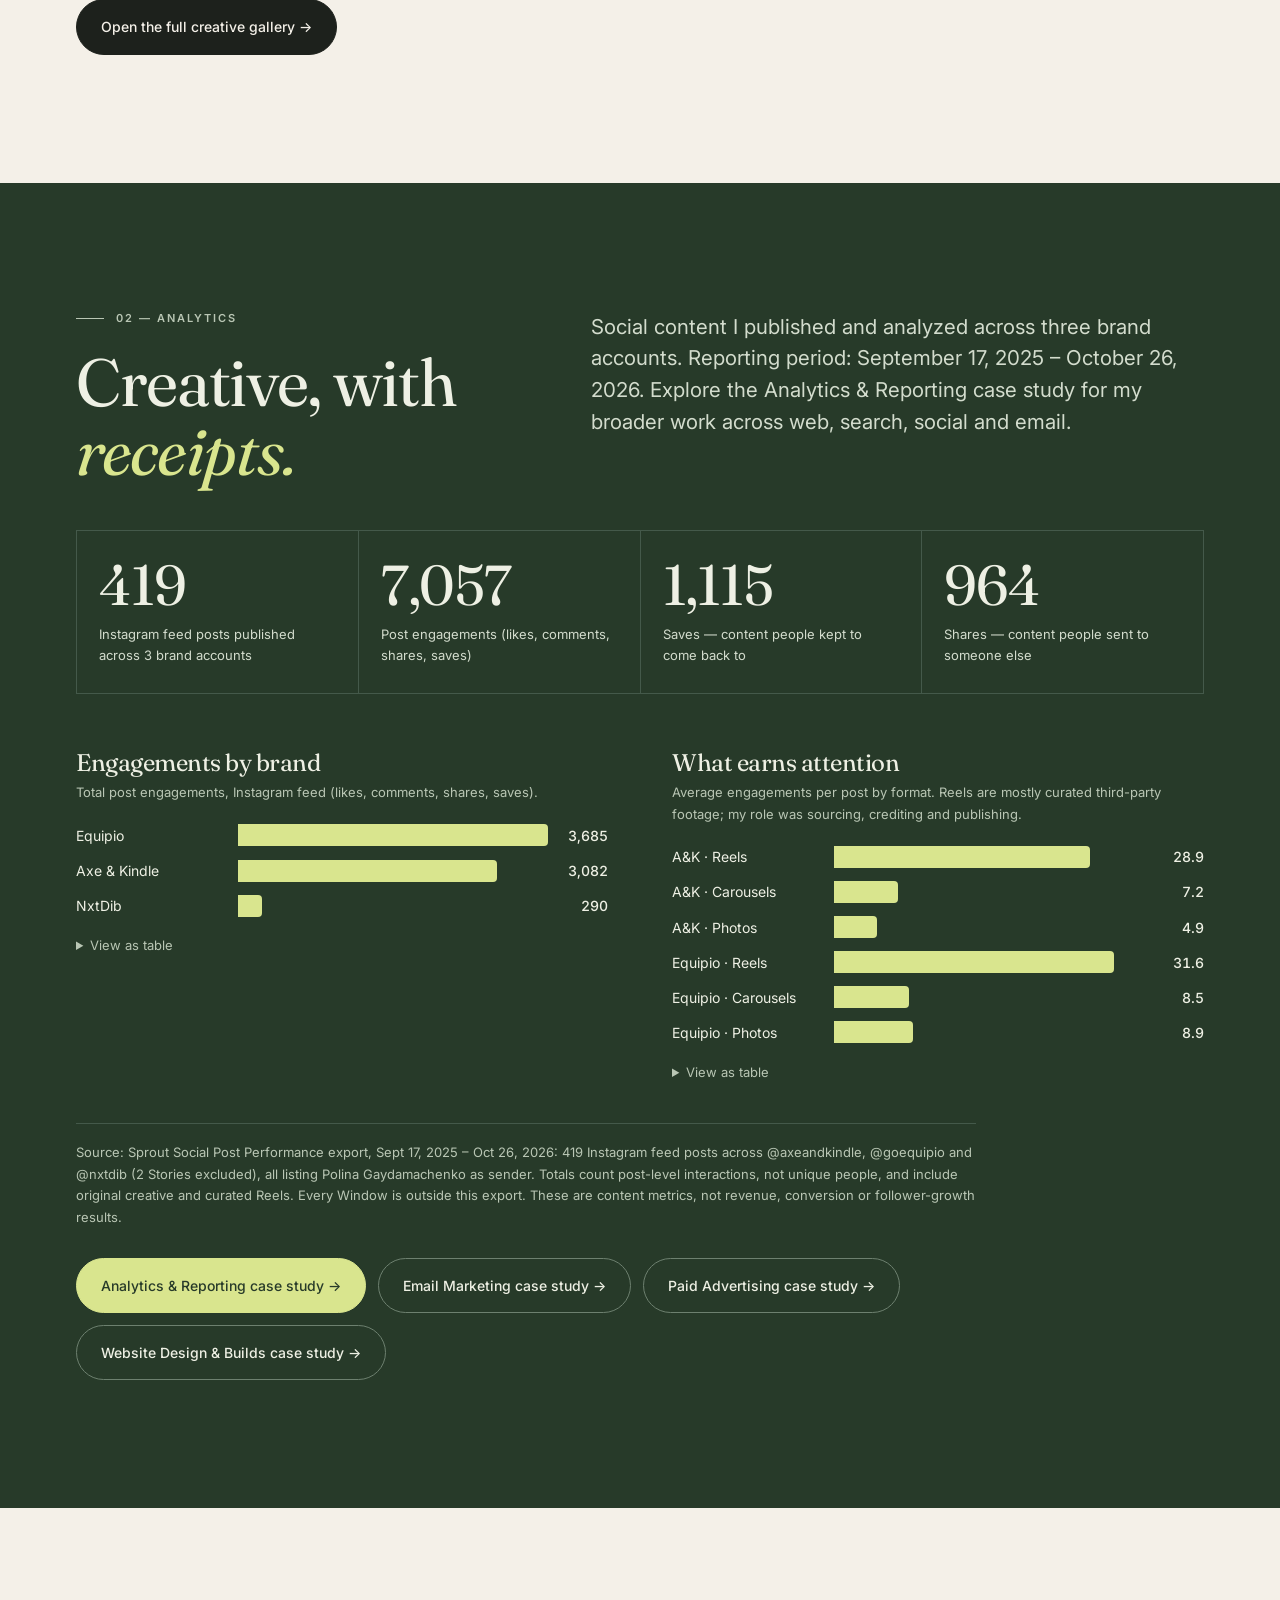
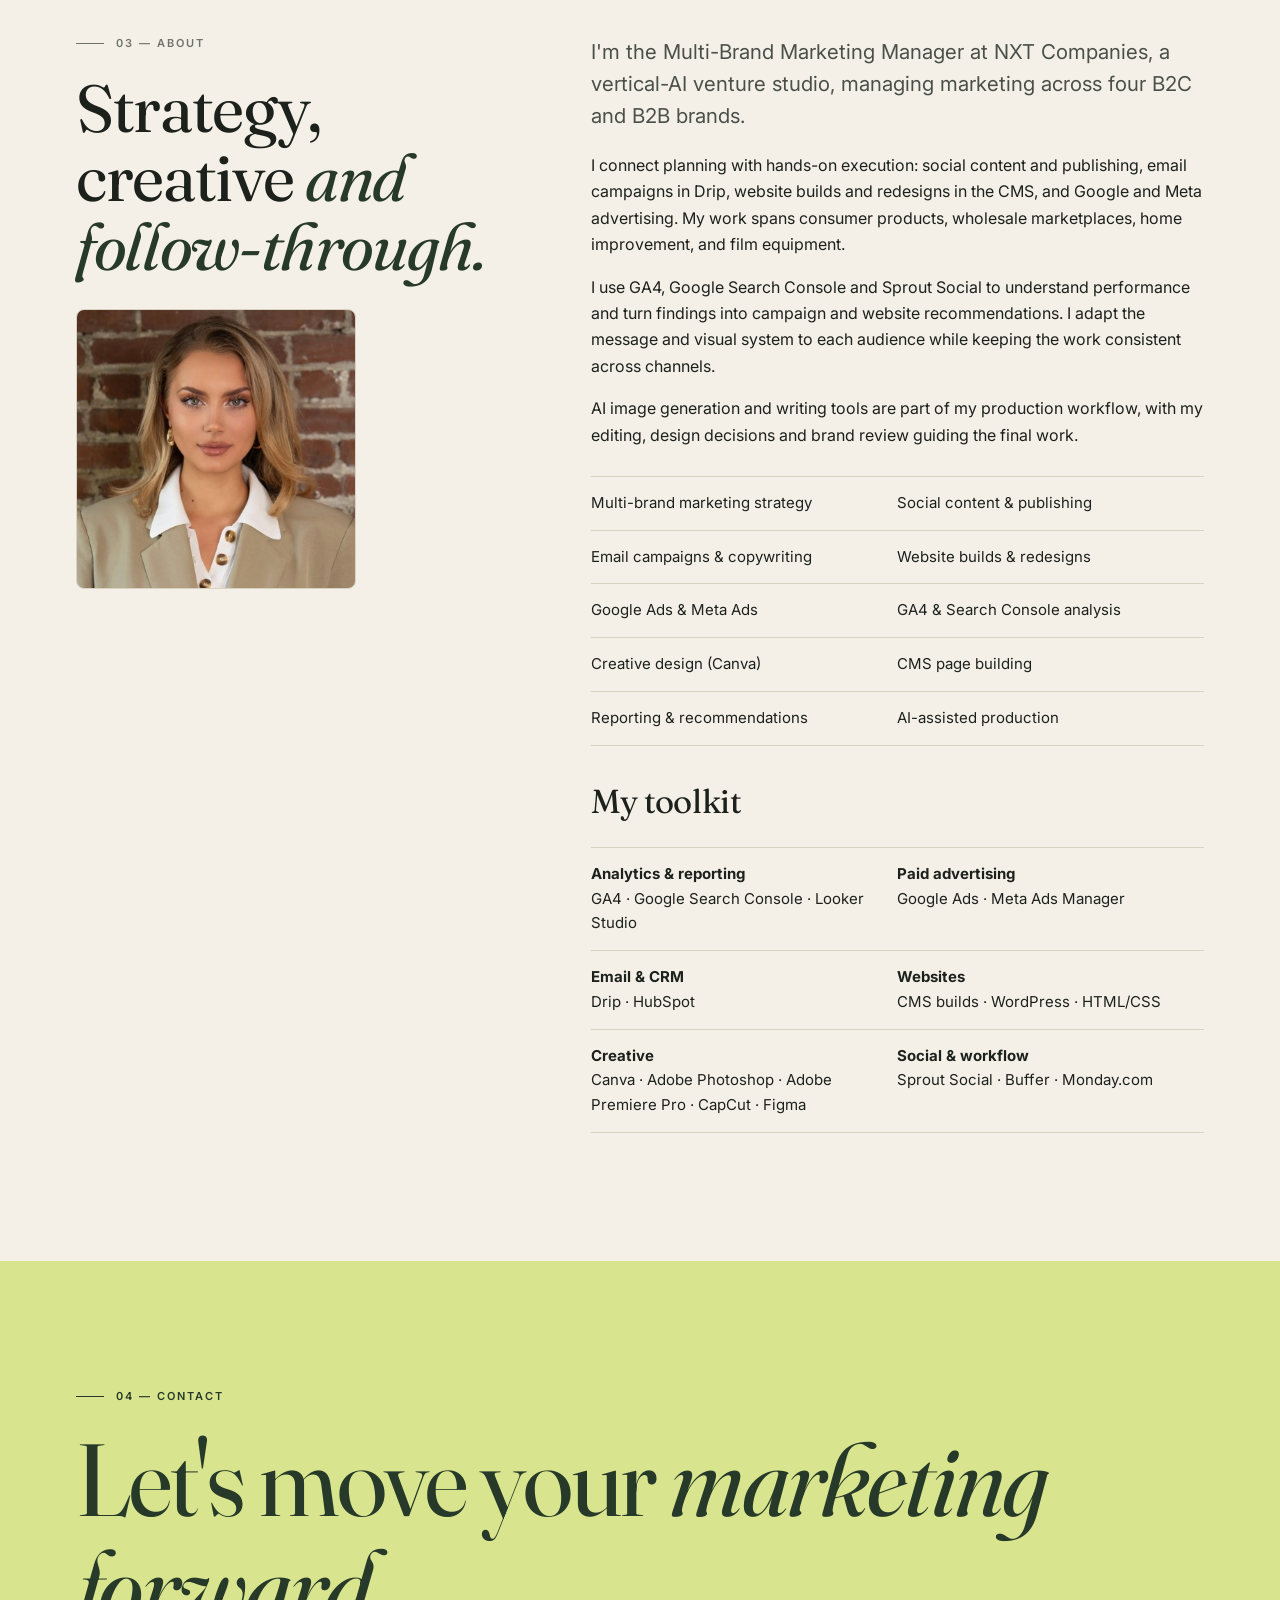
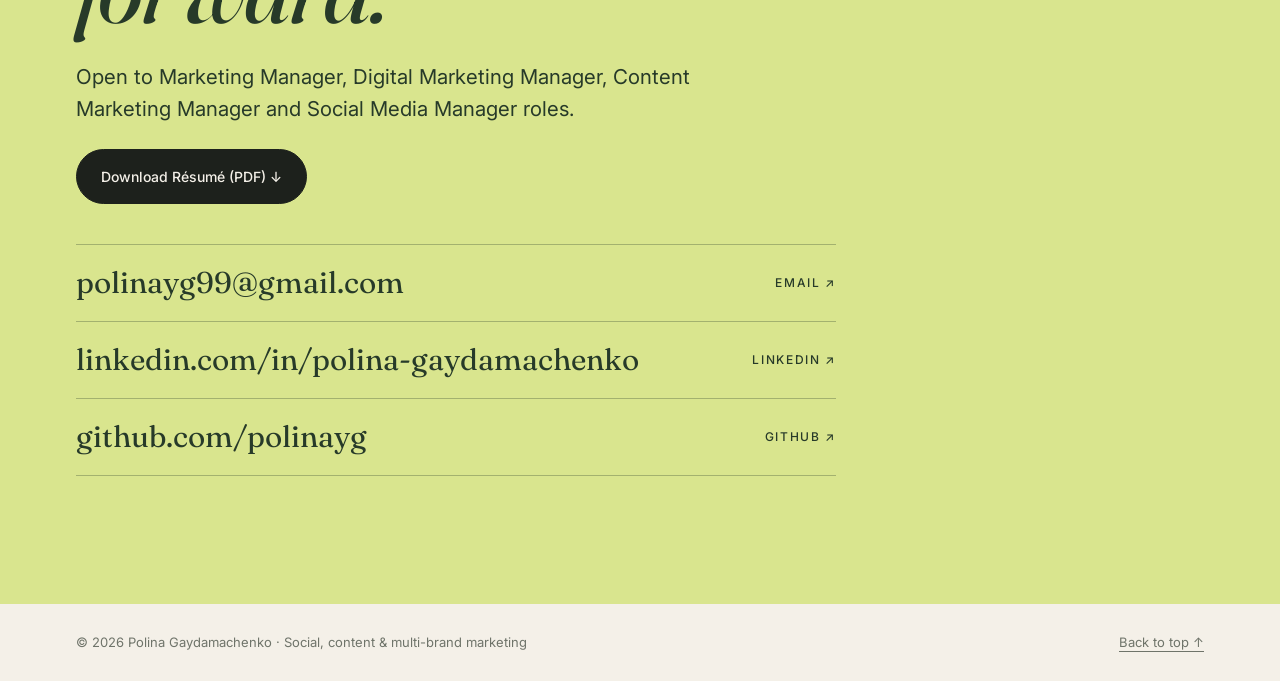
==== commit 38b30250: "Change homepage channel label to Organic Media" ====
--- a/index.html
+++ b/index.html
@@ -47,7 +47,7 @@
 <dl class="hero-meta">
 <div><dt>Focus</dt><dd>Integrated marketing strategy &amp; execution</dd></div>
 <div><dt>Portfolio</dt><dd>Experience across 5 B2C &amp; B2B brands</dd></div>
-<div><dt>Channels</dt><dd>Social · Email · Websites · Paid &amp; organic media</dd></div>
+<div><dt>Channels</dt><dd>Social · Email · Websites · Organic Media</dd></div>
 <div class="hero-toolkit"><dt>Toolkit</dt><dd>CMS · Drip · GA4 · Search Console · Google &amp; Meta Ads · Sprout Social · Buffer · Adobe Premiere Pro · CapCut · AI tools</dd></div>
 </dl></div>
 <div class="home-showcase"><div class="mosaic" aria-label="Original social campaign designs"><a href="axe-and-kindle.html" aria-label="Axe &amp; Kindle case study"><img src="assets/img/ak/hickory-oak-01-sm.webp" srcset="assets/img/ak/hickory-oak-01-sm.webp 640w, assets/img/ak/hickory-oak-01.webp 1092w" sizes="(max-width:760px) 33vw, 200px" width="640" height="844" alt="Axe &amp; Kindle carousel cover: “Hickory or oak?” over a stacked-firewood fireplace scene" fetchpriority="high" decoding="async"></a><a href="nxtdib.html" aria-label="NxtDib case study"><img src="assets/img/nxtdib/holiday-menu-01-sm.webp" srcset="assets/img/nxtdib/holiday-menu-01-sm.webp 640w, assets/img/nxtdib/holiday-menu-01.webp 1092w" sizes="(max-width:760px) 33vw, 200px" width="640" height="844" alt="NxtDib carousel cover: “Plan your holiday drink menu now” with zero-proof cocktails on a bar" fetchpriority="high" decoding="async"></a><a href="every-window.html" aria-label="Every Window case study"><img src="assets/img/every-window/7-questions-01-sm.webp" srcset="assets/img/every-window/7-questions-01-sm.webp 640w, assets/img/every-window/7-questions-01.webp 1080w" sizes="(max-width:760px) 33vw, 200px" width="640" height="800" alt="Every Window carousel cover: “7 questions to ask before you sign a window quote”" fetchpriority="high" decoding="async"></a></div>
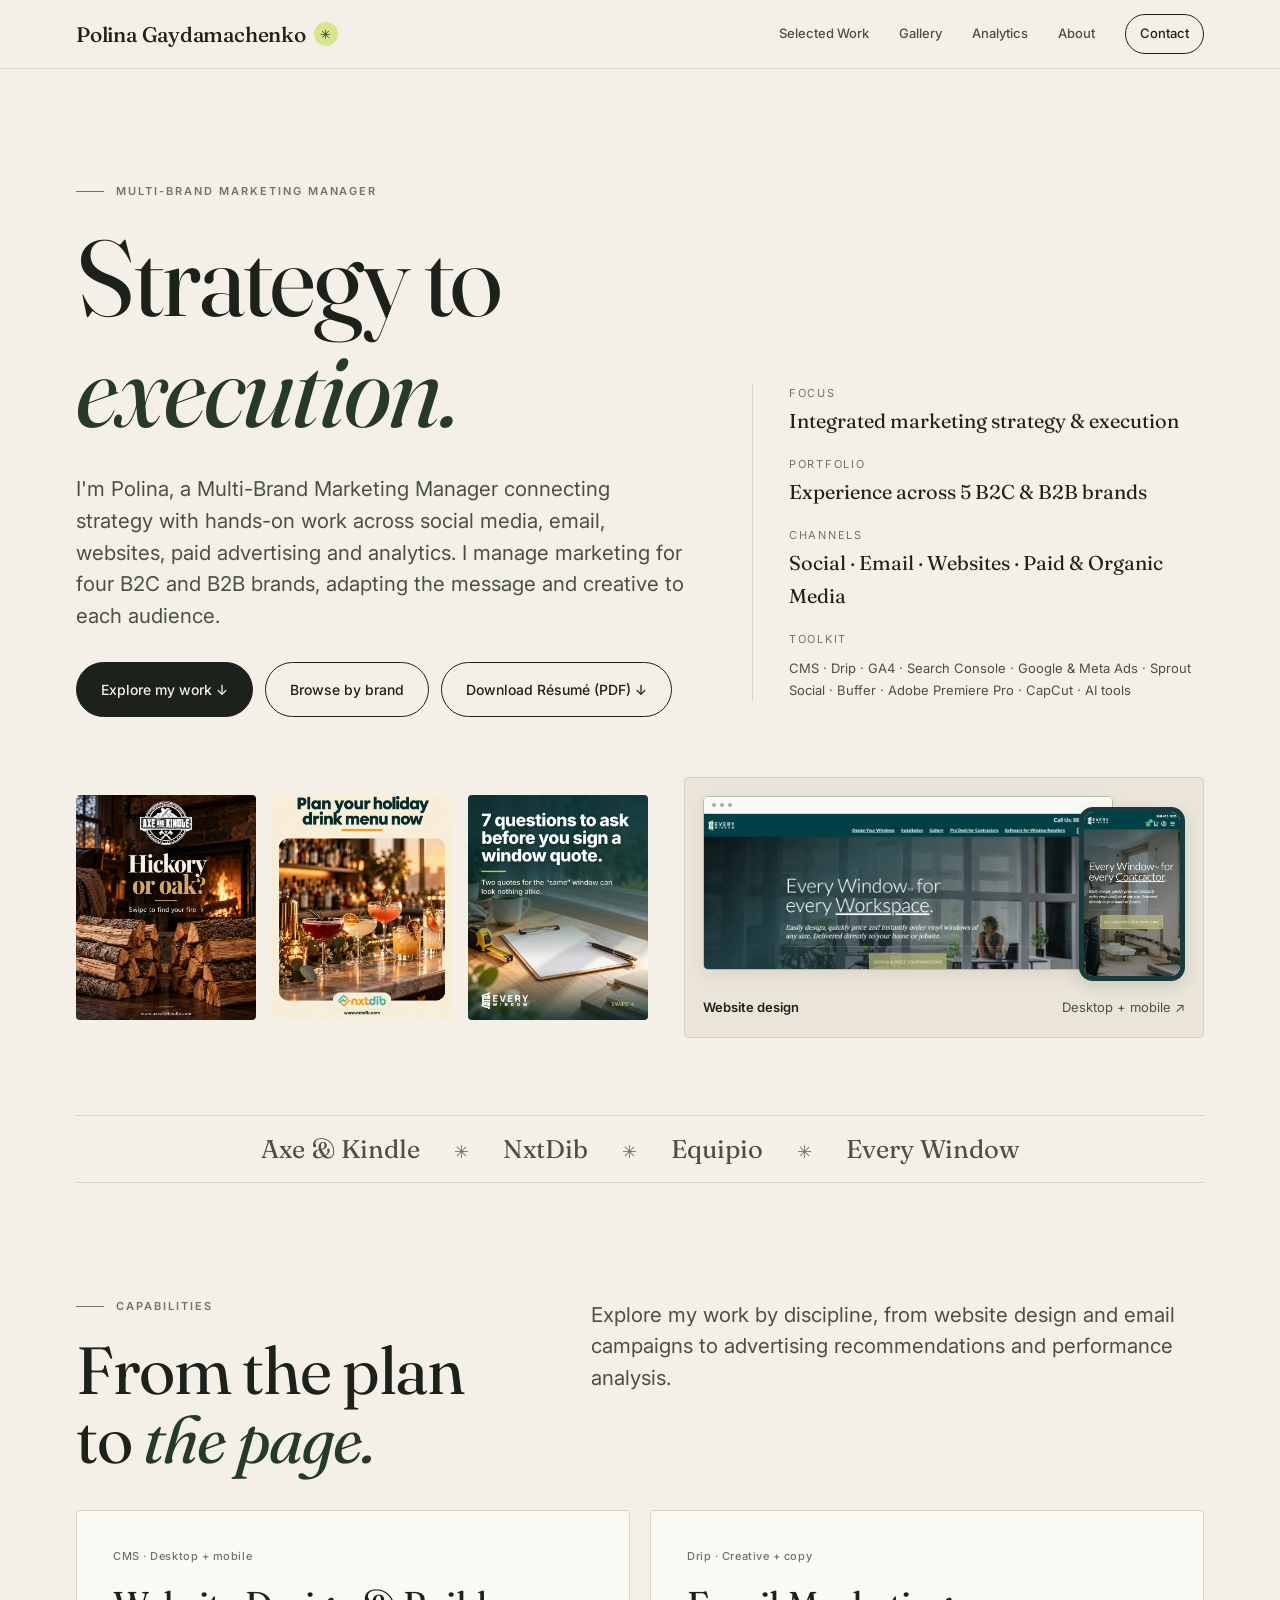
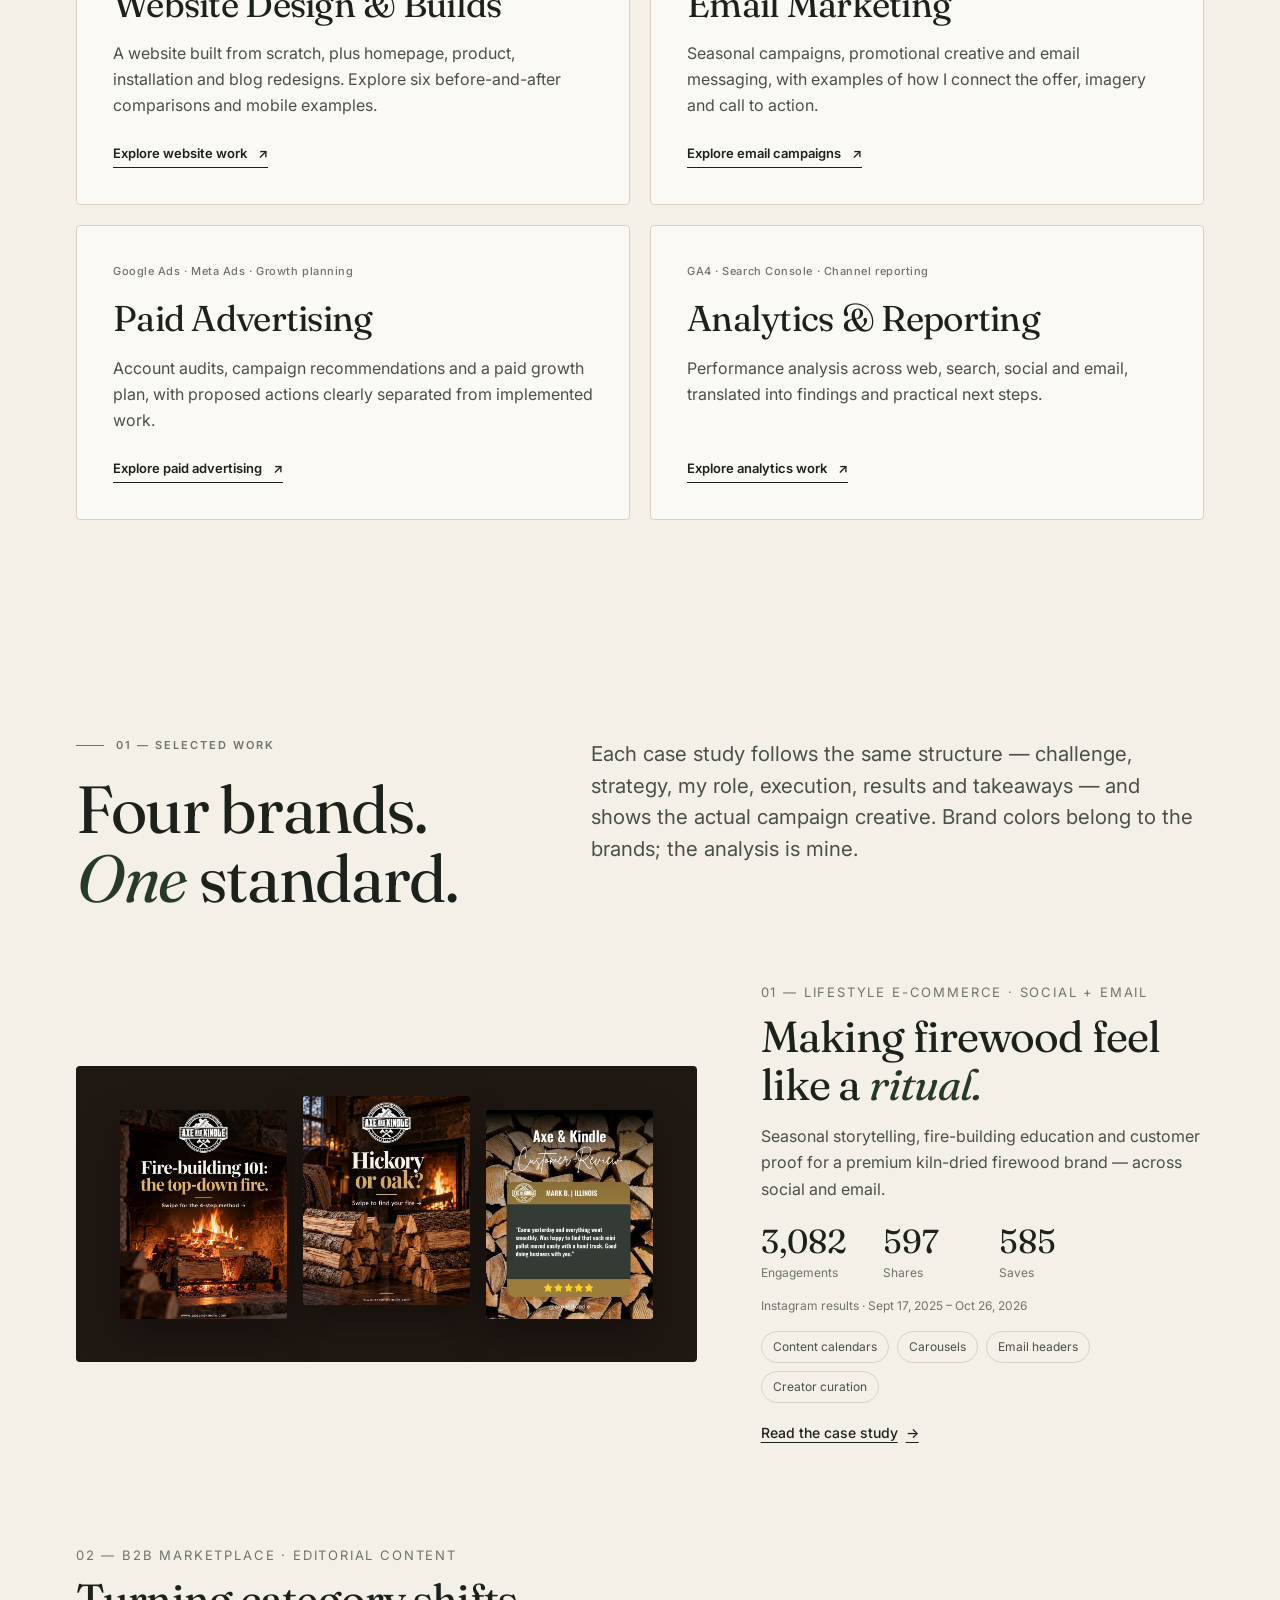
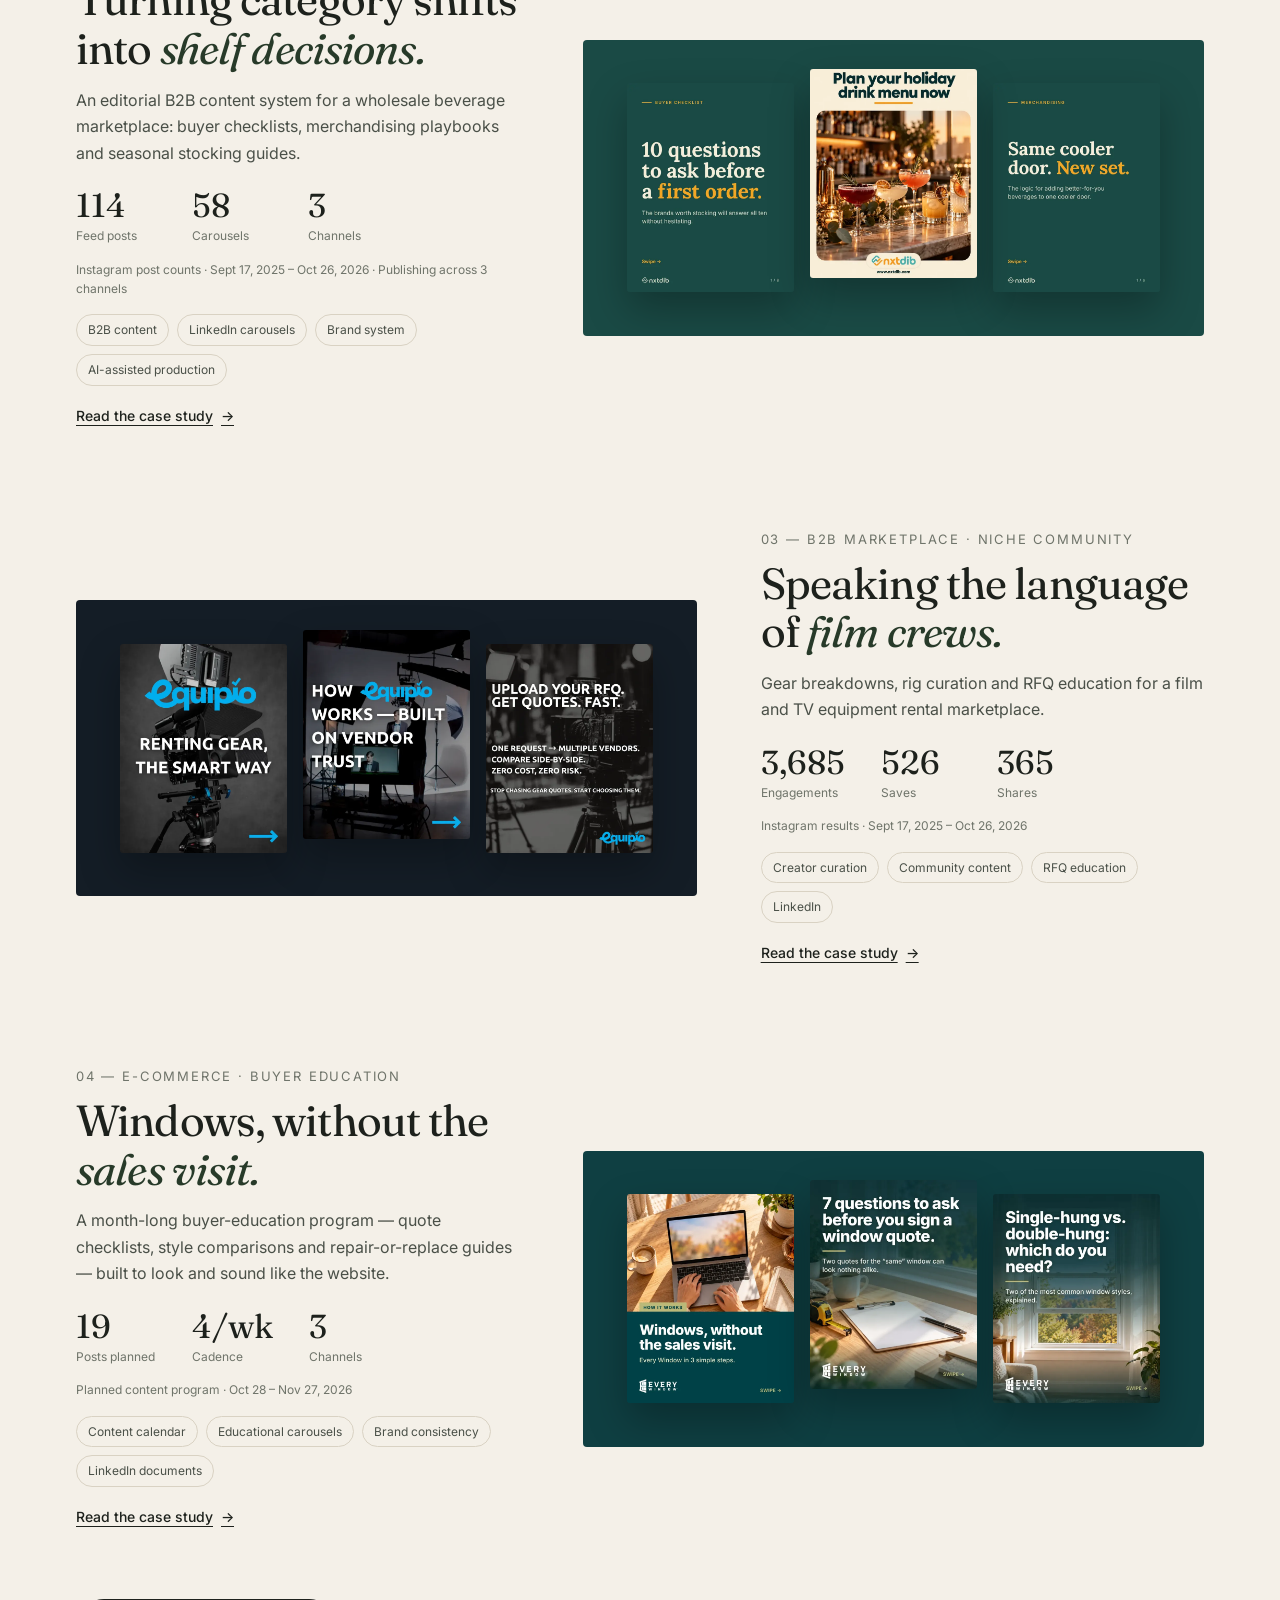
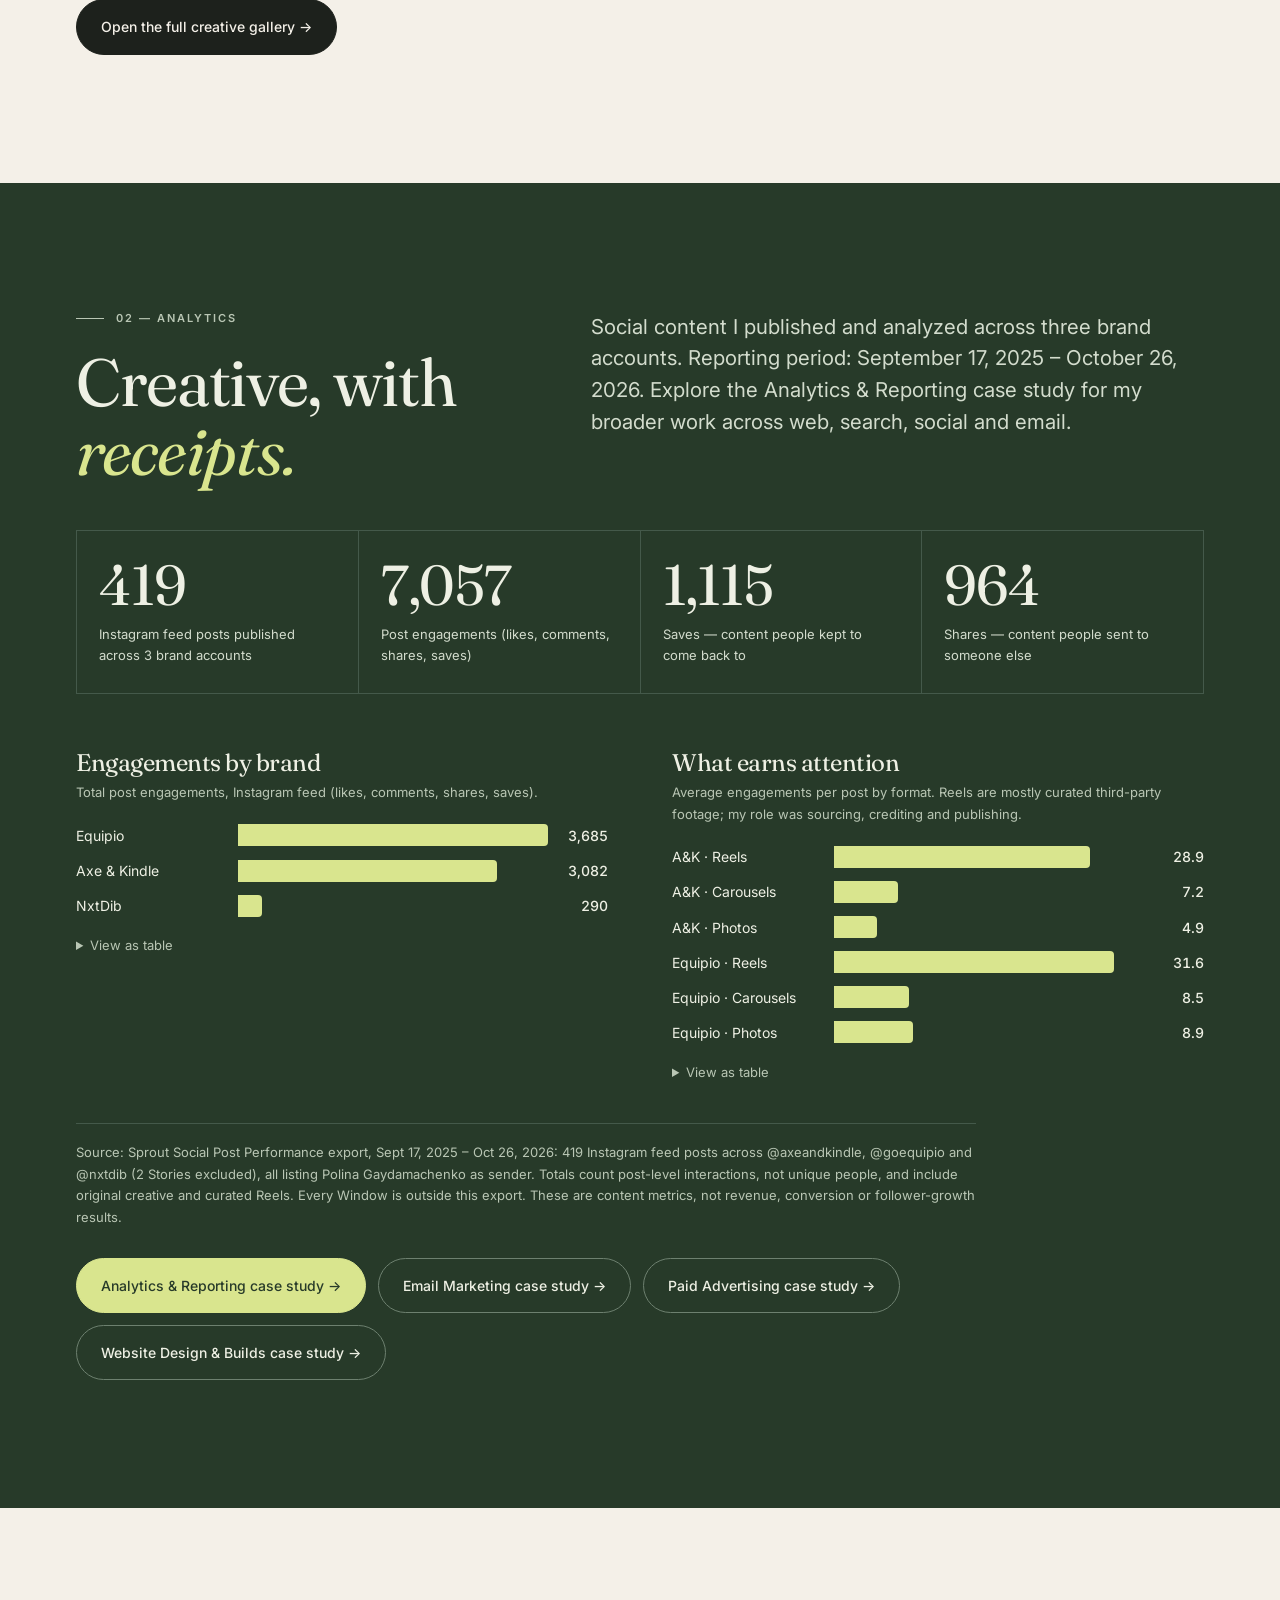
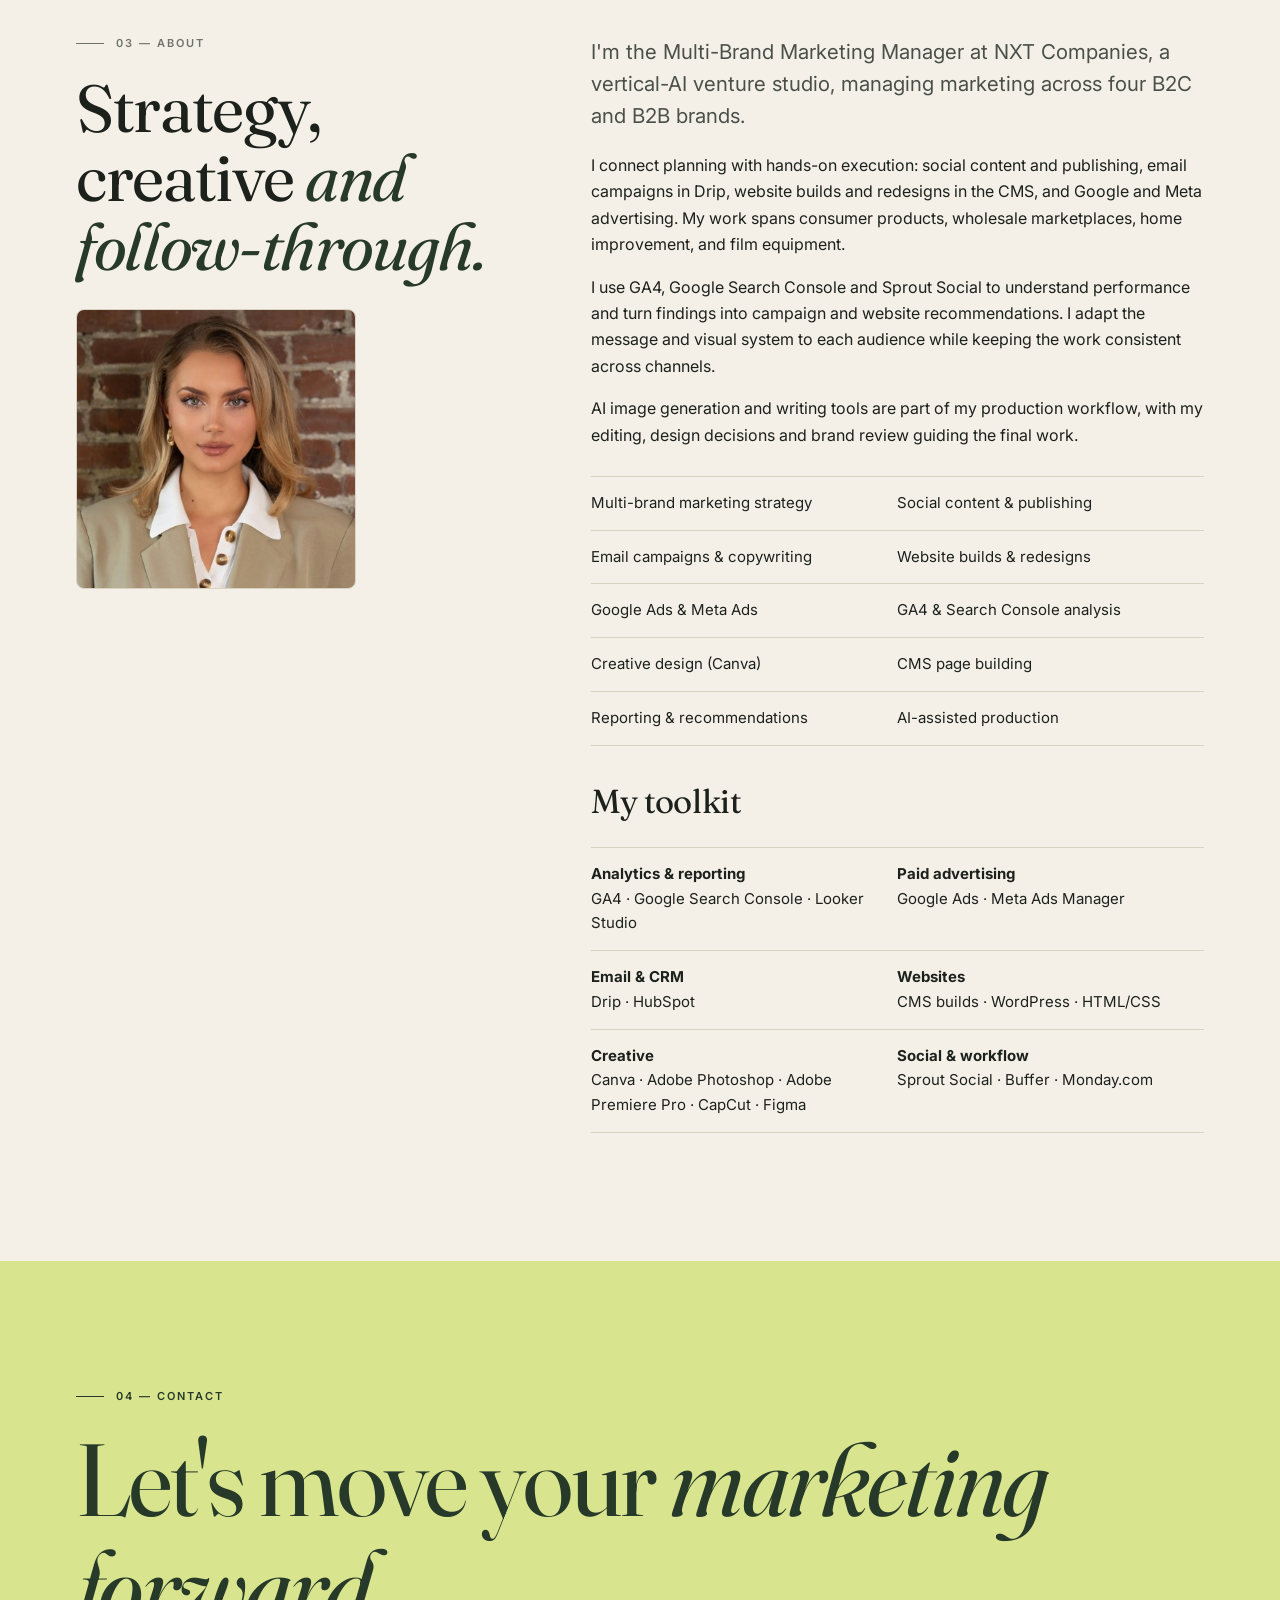
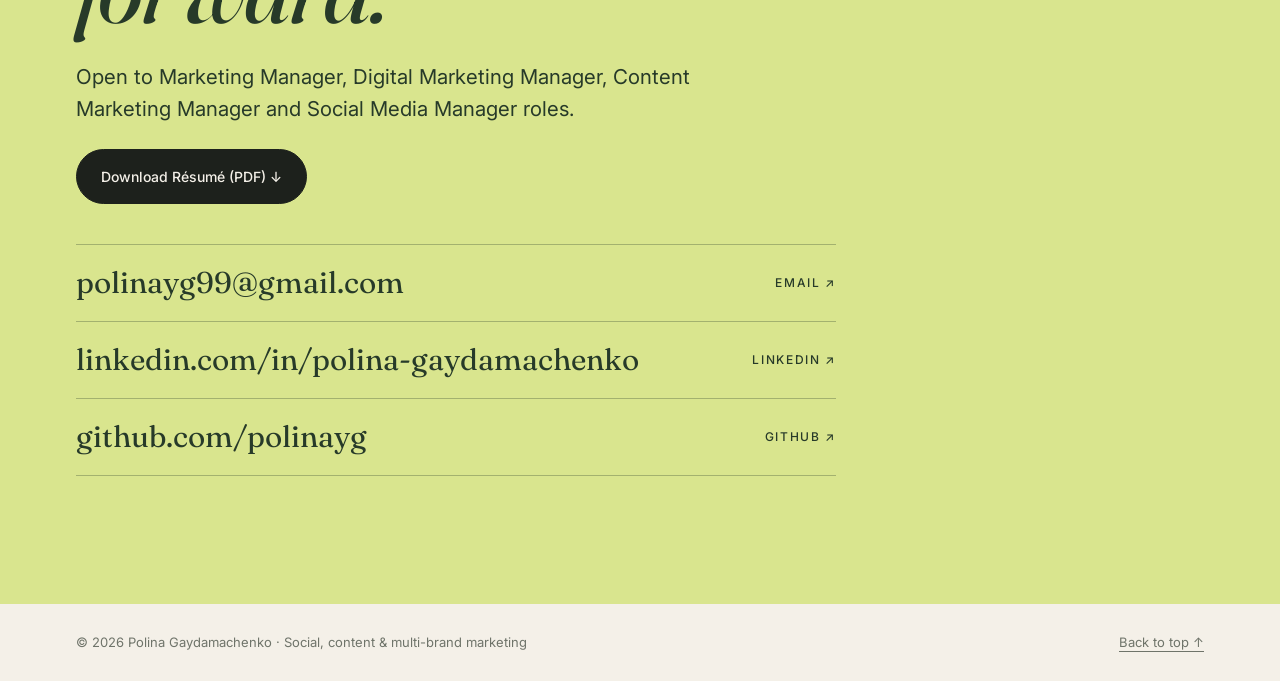
==== commit 2245233d: "Correct homepage channels to Paid & Organic Media" ====
--- a/index.html
+++ b/index.html
@@ -47,7 +47,7 @@
 <dl class="hero-meta">
 <div><dt>Focus</dt><dd>Integrated marketing strategy &amp; execution</dd></div>
 <div><dt>Portfolio</dt><dd>Experience across 5 B2C &amp; B2B brands</dd></div>
-<div><dt>Channels</dt><dd>Social · Email · Websites · Organic Media</dd></div>
+<div><dt>Channels</dt><dd>Social · Email · Websites · Paid &amp; Organic Media</dd></div>
 <div class="hero-toolkit"><dt>Toolkit</dt><dd>CMS · Drip · GA4 · Search Console · Google &amp; Meta Ads · Sprout Social · Buffer · Adobe Premiere Pro · CapCut · AI tools</dd></div>
 </dl></div>
 <div class="home-showcase"><div class="mosaic" aria-label="Original social campaign designs"><a href="axe-and-kindle.html" aria-label="Axe &amp; Kindle case study"><img src="assets/img/ak/hickory-oak-01-sm.webp" srcset="assets/img/ak/hickory-oak-01-sm.webp 640w, assets/img/ak/hickory-oak-01.webp 1092w" sizes="(max-width:760px) 33vw, 200px" width="640" height="844" alt="Axe &amp; Kindle carousel cover: “Hickory or oak?” over a stacked-firewood fireplace scene" fetchpriority="high" decoding="async"></a><a href="nxtdib.html" aria-label="NxtDib case study"><img src="assets/img/nxtdib/holiday-menu-01-sm.webp" srcset="assets/img/nxtdib/holiday-menu-01-sm.webp 640w, assets/img/nxtdib/holiday-menu-01.webp 1092w" sizes="(max-width:760px) 33vw, 200px" width="640" height="844" alt="NxtDib carousel cover: “Plan your holiday drink menu now” with zero-proof cocktails on a bar" fetchpriority="high" decoding="async"></a><a href="every-window.html" aria-label="Every Window case study"><img src="assets/img/every-window/7-questions-01-sm.webp" srcset="assets/img/every-window/7-questions-01-sm.webp 640w, assets/img/every-window/7-questions-01.webp 1080w" sizes="(max-width:760px) 33vw, 200px" width="640" height="800" alt="Every Window carousel cover: “7 questions to ask before you sign a window quote”" fetchpriority="high" decoding="async"></a></div>
